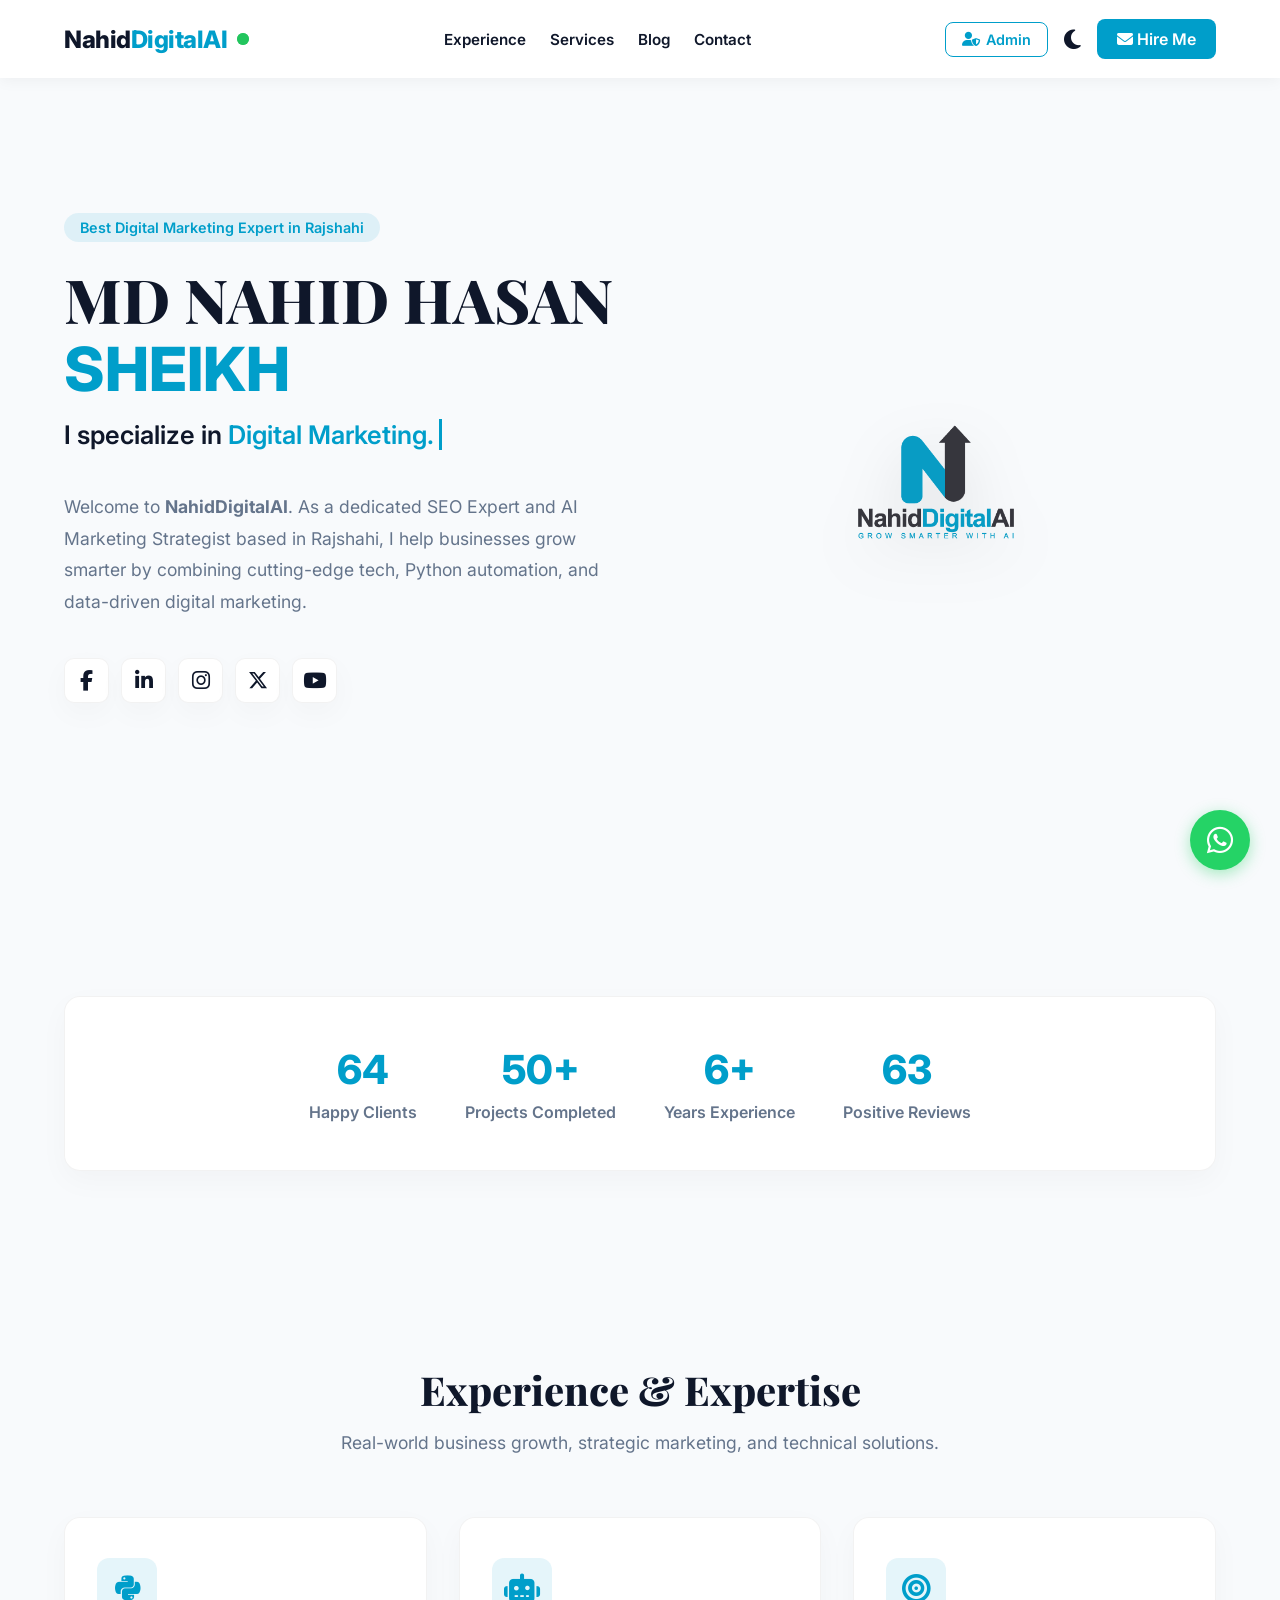
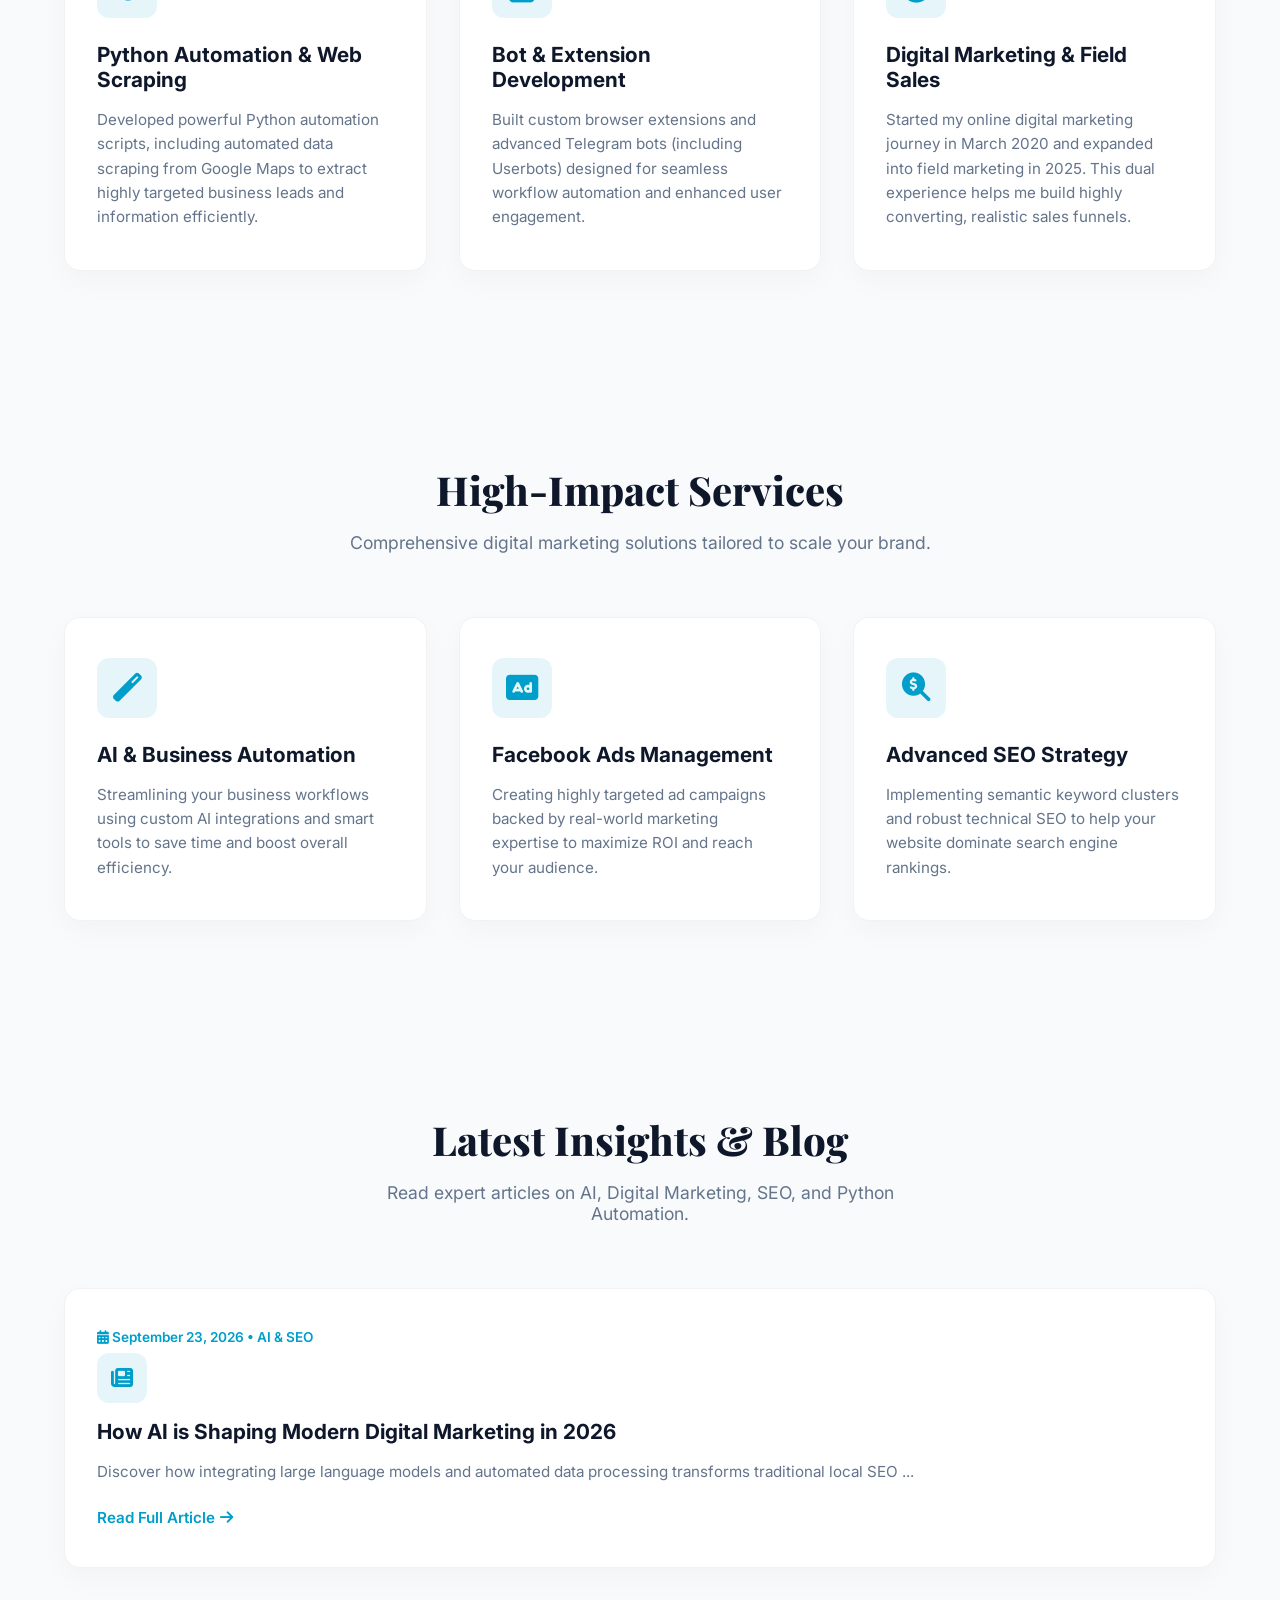
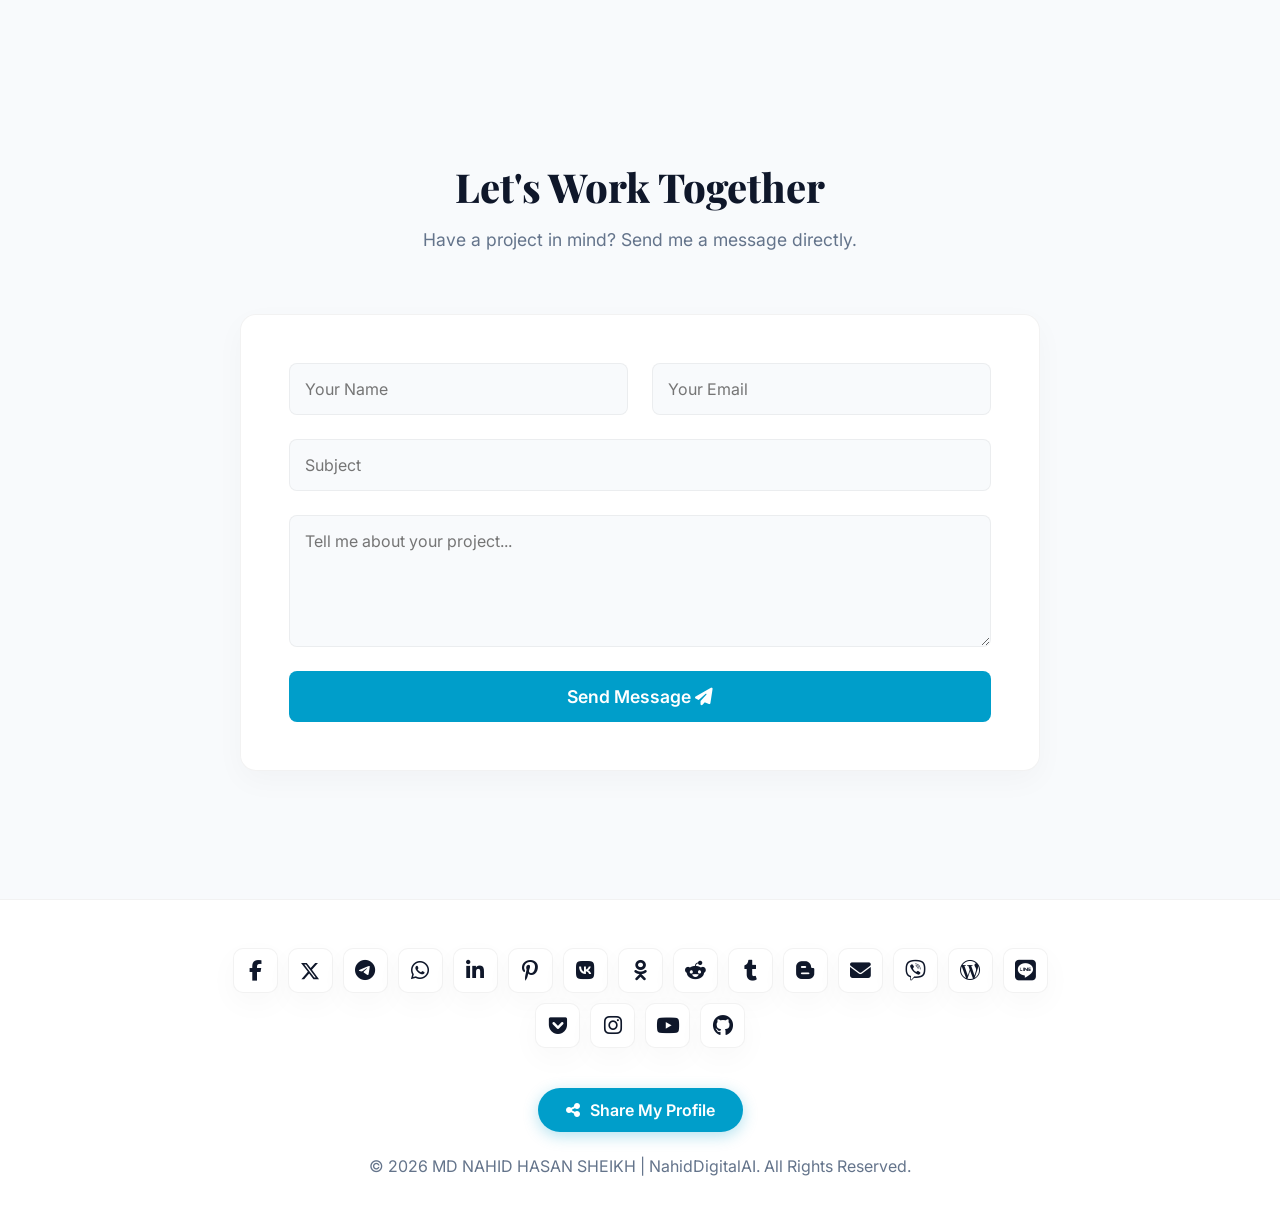
==== index.html @ 64dbdc33 "Refactor admin and blog modal styles and structure Updated modal styles and added blog reading modal" ====
<!DOCTYPE html>
<html lang="en" data-theme="light">
<head>
    <meta charset="UTF-8">
    <meta name="viewport" content="width=device-width, initial-scale=1.0">
    
    <!-- Website Favicon / Browser Tab Logo -->
    <link rel="icon" type="image/png" href="NahidDigitalAI.png">

    <!-- Ultimate Local SEO Meta Tags for High Ranking -->
    <title>MD NAHID HASAN SHEIKH | Top Digital Marketing & AI Expert in Rajshahi</title>
    <meta name="description" content="MD NAHID HASAN SHEIKH (NahidDigitalAI) is the Best Digital Marketing and AI Expert in Rajshahi, Bangladesh. Specializing in AI business growth, Python automation, Local SEO, and Facebook Ads.">
    <meta name="keywords" content="MD NAHID HASAN SHEIKH, NahidDigitalAI, Best Digital Marketing Expert in Rajshahi, Top AI Expert Bangladesh, AI Marketing Strategist Rajshahi, Local SEO Expert Bangladesh, Python Automation Specialist Rajshahi, Data Scraping Expert, Telegram Bot Developer, Business Growth Specialist, Facebook Ads Expert Rajshahi, Best Freelancer in Rajshahi">
    <meta name="author" content="MD NAHID HASAN SHEIKH">
    <meta name="robots" content="index, follow, max-snippet:-1, max-image-preview:large, max-video-preview:-1">
    <link rel="canonical" href="https://yourwebsite.com" />
    
    <!-- Open Graph for Social Media Optimization -->
    <meta property="og:title" content="MD NAHID HASAN SHEIKH | NahidDigitalAI - Local SEO & AI Expert">
    <meta property="og:description" content="Scale your business smarter using AI, Python automation, and data-driven digital marketing strategies with MD NAHID HASAN SHEIKH in Rajshahi.">
    <meta property="og:type" content="website">

    <!-- AOS Scroll Animation CSS -->
    <link href="https://unpkg.com/aos@2.3.1/dist/aos.css" rel="stylesheet">
    
    <!-- FontAwesome for Icons -->
    <link rel="stylesheet" href="https://cdnjs.cloudflare.com/ajax/libs/font-awesome/6.4.0/css/all.min.css">
    
    <!-- Advanced JSON-LD Schema Markup (Person + Local Professional Service) -->
    <script type="application/ld+json">
    {
      "@context": "https://schema.org",
      "@graph": [
        {
          "@type": "Person",
          "name": "MD NAHID HASAN SHEIKH",
          "alternateName": "NahidDigitalAI",
          "jobTitle": "Digital Marketing & AI Automation Expert",
          "description": "Top Digital Marketing, Python Automation, and AI Expert based in Rajshahi, Bangladesh.",
          "url": "https://yourwebsite.com",
          "address": {
            "@type": "PostalAddress",
            "addressLocality": "Rajshahi",
            "addressRegion": "Rajshahi Division",
            "addressCountry": "Bangladesh"
          },
          "sameAs": [
            "https://facebook.com/NahidDigitalAI",
            "https://instagram.com/NahidDigitalAI",
            "https://linkedin.com/in/NahidDigitalAI",
            "https://twitter.com/NahidDigitalAI",
            "https://github.com/NahidDigitalAI",
            "https://youtube.com/@NahidDigitalAI"
          ]
        },
        {
          "@type": "ProfessionalService",
          "name": "NahidDigitalAI - Digital Marketing & AI Agency",
          "image": "https://yourwebsite.com/NahidDigitalAI.png",
          "description": "Providing top-notch AI Business Growth, Local SEO, Python Automation, and Facebook Ads services in Rajshahi and worldwide.",
          "address": {
            "@type": "PostalAddress",
            "addressLocality": "Rajshahi",
            "addressRegion": "Rajshahi Division",
            "addressCountry": "Bangladesh"
          },
          "geo": {
            "@type": "GeoCoordinates",
            "latitude": "24.3745",
            "longitude": "88.6042"
          },
          "url": "https://yourwebsite.com",
          "priceRange": "$$",
          "openingHoursSpecification": [
            {
              "@type": "OpeningHoursSpecification",
              "dayOfWeek": ["Monday", "Tuesday", "Wednesday", "Thursday", "Friday", "Saturday", "Sunday"],
              "opens": "09:00",
              "closes": "22:00"
            }
          ]
        }
      ]
    }
    </script>

    <style>
        @import url('https://fonts.googleapis.com/css2?family=Inter:wght@300;400;600;800&family=Playfair+Display:wght@700&display=swap');

        /* =========================================
           🎨 BRAND LOGO COLOR SYNCED
           ========================================= */
        :root {
            --primary-color: #009eca; 
            --primary-color-rgb: 0, 158, 202; 
            
            --bg-color: #f8fafc;
            --text-dark: #0f172a;
            --text-light: #64748b;
            --card-bg: #ffffff;
            --nav-bg: rgba(255, 255, 255, 0.95);
            --border-color: rgba(0,0,0,0.05);
            --shadow: 0 10px 30px rgba(0,0,0,0.03);
            --hover-shadow: 0 20px 40px rgba(var(--primary-color-rgb), 0.15);
        }

        [data-theme="dark"] {
            --bg-color: #0b1120;
            --text-dark: #f8fafc;
            --text-light: #94a3b8;
            --card-bg: #1e293b;
            --nav-bg: rgba(11, 17, 32, 0.95);
            --border-color: rgba(255,255,255,0.05);
            --shadow: 0 10px 30px rgba(0,0,0,0.3);
            --hover-shadow: 0 20px 40px rgba(var(--primary-color-rgb), 0.25);
        }

        * {
            margin: 0;
            padding: 0;
            box-sizing: border-box;
            font-family: 'Inter', sans-serif;
            scroll-behavior: smooth;
        }

        /* -------------------------------------
           ✨ PREMIUM CUSTOM SCROLLBAR
           ------------------------------------- */
        ::-webkit-scrollbar {
            width: 8px;
        }
        ::-webkit-scrollbar-track {
            background: var(--bg-color);
        }
        ::-webkit-scrollbar-thumb {
            background: var(--primary-color);
            border-radius: 10px;
        }
        ::-webkit-scrollbar-thumb:hover {
            background: var(--text-dark);
        }

        body {
            background-color: var(--bg-color);
            color: var(--text-dark);
            transition: background-color 0.4s ease, color 0.4s ease;
            overflow-x: hidden;
        }

        /* Navigation Bar */
        header { display: flex; justify-content: space-between; align-items: center; padding: 1.2rem 5%; background: var(--nav-bg); backdrop-filter: blur(10px); box-shadow: 0 2px 15px var(--border-color); position: fixed; width: 100%; top: 0; z-index: 100; }
        .brand-wrapper { display: flex; align-items: center; gap: 10px; }
        .nav-brand { font-size: 1.5rem; font-weight: 800; color: var(--text-dark); text-decoration: none; letter-spacing: -0.5px; }
        .nav-brand span { color: var(--primary-color); }
        .status-ping { display: flex; position: relative; width: 12px; height: 12px; }
        .ping-animate { position: absolute; height: 100%; width: 100%; border-radius: 50%; background-color: #22c55e; opacity: 0.75; animation: ping 1.5s cubic-bezier(0, 0, 0.2, 1) infinite; }
        .ping-dot { position: relative; border-radius: 50%; height: 12px; width: 12px; background-color: #22c55e; }
        @keyframes ping { 75%, 100% { transform: scale(2.5); opacity: 0; } }
        
        .nav-menu { display: flex; gap: 1.5rem; align-items: center; list-style: none; }
        .nav-menu a { text-decoration: none; color: var(--text-dark); font-weight: 600; font-size: 0.95rem; transition: color 0.3s; }
        .nav-menu a:hover { color: var(--primary-color); }

        .nav-actions { display: flex; align-items: center; gap: 1rem; }
        .theme-switch { background: none; border: none; font-size: 1.4rem; color: var(--text-dark); cursor: pointer; transition: 0.3s; }
        .theme-switch:hover { color: var(--primary-color); transform: scale(1.1); }
        .admin-btn { background: transparent; border: 1px solid var(--primary-color); color: var(--primary-color); padding: 8px 16px; border-radius: 8px; text-decoration: none; font-weight: 600; font-size: 0.9rem; cursor: pointer; transition: 0.3s; display: flex; align-items: center; gap: 6px; }
        .admin-btn:hover { background: var(--primary-color); color: #fff; }
        .contact-btn { background: var(--primary-color); color: #fff; padding: 10px 20px; border-radius: 8px; text-decoration: none; font-weight: 600; transition: 0.3s; }
        .contact-btn:hover { background: var(--text-dark); color: #fff; }

        /* Hero Section */
        .hero { display: flex; align-items: center; justify-content: space-between; min-height: 100vh; padding: 8rem 5% 4rem; max-width: 1300px; margin: 0 auto; }
        .hero-content { flex: 1; padding-right: 2rem; }
        .hero-tag { display: inline-block; background: rgba(var(--primary-color-rgb), 0.1); color: var(--primary-color); padding: 6px 16px; border-radius: 50px; font-weight: 600; font-size: 0.9rem; margin-bottom: 1.5rem; }
        .hero-title { font-size: 3.8rem; font-weight: 800; line-height: 1.1; margin-bottom: 1rem; color: var(--text-dark); font-family: 'Playfair Display', serif; }
        .hero-title span { color: var(--primary-color); }
        .typing-container { font-size: 1.6rem; font-weight: 600; margin-bottom: 2rem; height: 40px; }
        .type-text { color: var(--primary-color); border-right: 3px solid var(--primary-color); padding-right: 5px; animation: blink 0.7s infinite; }
        .hero-desc { font-size: 1.1rem; line-height: 1.8; color: var(--text-light); margin-bottom: 2.5rem; max-width: 600px; }
        .hero-social { display: flex; gap: 12px; margin-bottom: 3rem; }
        .social-icon { display: flex; align-items: center; justify-content: center; width: 45px; height: 45px; border-radius: 10px; background: var(--card-bg); color: var(--text-dark); font-size: 1.3rem; text-decoration: none; transition: all 0.3s; box-shadow: var(--shadow); border: 1px solid var(--border-color); }
        .social-icon svg { width: 20px; height: 20px; fill: currentColor; transition: fill 0.3s; }
        .social-icon:hover { background: var(--primary-color); color: #fff; transform: translateY(-5px); border-color: var(--primary-color); }
        .hero-image { flex: 1; display: flex; justify-content: center; align-items: center; }
        .hero-image img { max-width: 100%; width: 450px; filter: drop-shadow(0 20px 30px rgba(0,0,0,0.1)); }
        [data-theme="dark"] .hero-image img { filter: drop-shadow(0 20px 30px rgba(255,255,255,0.05)); }

        /* General Sections */
        section { padding: 6rem 5%; max-width: 1300px; margin: 0 auto; }
        .section-header { text-align: center; margin-bottom: 4rem; }
        .section-header h2 { font-size: 2.5rem; font-weight: 800; color: var(--text-dark); margin-bottom: 1rem; font-family: 'Playfair Display', serif; }
        .section-header p { color: var(--text-light); font-size: 1.1rem; max-width: 600px; margin: 0 auto; }
        .grid-container { display: grid; grid-template-columns: repeat(auto-fit, minmax(280px, 1fr)); gap: 2rem; }
        .card { background: var(--card-bg); padding: 2.5rem 2rem; border-radius: 16px; box-shadow: var(--shadow); border: 1px solid var(--border-color); transition: all 0.3s ease; }
        .card:hover { transform: translateY(-10px); box-shadow: var(--hover-shadow); border-color: var(--primary-color); }
        .card-icon { width: 60px; height: 60px; background: rgba(var(--primary-color-rgb), 0.1); color: var(--primary-color); border-radius: 12px; display: flex; align-items: center; justify-content: center; font-size: 1.8rem; margin-bottom: 1.5rem; }
        .card h3 { font-size: 1.3rem; font-weight: 700; margin-bottom: 1rem; color: var(--text-dark); }
        .card p { color: var(--text-light); line-height: 1.6; font-size: 0.95rem; }

        /* Blog Card Customization */
        .blog-card { display: flex; flex-direction: column; justify-content: space-between; }
        .blog-meta { font-size: 0.85rem; color: var(--primary-color); font-weight: 600; margin-bottom: 0.5rem; }
        .blog-desc { margin-bottom: 1.5rem; }
        .read-more-btn { background: transparent; border: none; color: var(--primary-color); font-weight: 600; cursor: pointer; display: flex; align-items: center; gap: 5px; font-size: 0.95rem; text-decoration: none; }
        .read-more-btn:hover { text-decoration: underline; }

        /* Stats Section */
        .stats-wrapper { display: flex; justify-content: center; gap: 3rem; flex-wrap: wrap; text-align: center; background: var(--card-bg); padding: 3rem; border-radius: 16px; box-shadow: var(--shadow); border: 1px solid var(--border-color); }
        .stat-item h3 { font-size: 2.5rem; color: var(--primary-color); font-weight: 800; margin-bottom: 0.5rem; }
        .stat-item p { color: var(--text-light); font-weight: 600; }

        /* Contact Form Section */
        .contact-container { background: var(--card-bg); padding: 3rem; border-radius: 16px; box-shadow: var(--shadow); max-width: 800px; margin: 0 auto; border: 1px solid var(--border-color); }
        .contact-form { display: flex; flex-direction: column; gap: 1.5rem; }
        .input-group { display: flex; gap: 1.5rem; }
        .contact-form input, .contact-form textarea, .admin-modal-box input, .admin-modal-box textarea { width: 100%; padding: 15px; border-radius: 8px; border: 1px solid var(--border-color); background: var(--bg-color); color: var(--text-dark); font-size: 1rem; outline: none; transition: border 0.3s; }
        .contact-form input:focus, .contact-form textarea:focus, .admin-modal-box input:focus, .admin-modal-box textarea:focus { border-color: var(--primary-color); }
        .submit-btn { background: var(--primary-color); color: #fff; border: none; padding: 15px; border-radius: 8px; font-size: 1.1rem; font-weight: 600; cursor: pointer; transition: 0.3s; }
        .submit-btn:hover { background: var(--text-dark); }

        /* Modals Overlay Styles */
        .modal-overlay {
            position: fixed;
            top: 0; left: 0; width: 100%; height: 100%;
            background: rgba(0, 0, 0, 0.6);
            backdrop-filter: blur(5px);
            display: flex; justify-content: center; align-items: center;
            z-index: 9999;
            opacity: 0; visibility: hidden;
            transition: all 0.3s ease;
        }
        .modal-overlay.active {
            opacity: 1; visibility: visible;
        }
        .modal-box {
            background: var(--card-bg);
            padding: 2.5rem;
            border-radius: 16px;
            text-align: center;
            max-width: 400px; width: 90%;
            box-shadow: 0 20px 40px rgba(0,0,0,0.2);
            transform: scale(0.8);
            transition: transform 0.3s ease;
            border: 1px solid var(--border-color);
        }
        .modal-overlay.active .modal-box {
            transform: scale(1);
        }
        .modal-icon {
            font-size: 3rem;
            color: #22c55e;
            margin-bottom: 1rem;
        }
        .modal-box h3 {
            font-size: 1.5rem;
            color: var(--text-dark);
            margin-bottom: 0.5rem;
        }
        .modal-box p {
            color: var(--text-light);
            font-size: 0.95rem;
            margin-bottom: 1.5rem;
        }
        .modal-close-btn {
            background: var(--primary-color);
            color: #fff; border: none;
            padding: 10px 25px; border-radius: 50px;
            font-weight: 600; cursor: pointer;
            transition: 0.3s;
        }
        .modal-close-btn:hover {
            opacity: 0.9; transform: translateY(-2px);
        }

        /* Admin / Blog Modal Box */
        .admin-modal-box, .blog-read-modal-box {
            background: var(--card-bg);
            padding: 2.5rem;
            border-radius: 16px;
            max-width: 650px; width: 90%;
            box-shadow: 0 20px 40px rgba(0,0,0,0.2);
            transform: scale(0.8);
            transition: transform 0.3s ease;
            border: 1px solid var(--border-color);
            max-height: 90vh;
            overflow-y: auto;
        }
        .modal-overlay.active .admin-modal-box, .modal-overlay.active .blog-read-modal-box {
            transform: scale(1);
        }
        .admin-form {
            display: flex;
            flex-direction: column;
            gap: 1.2rem;
            margin-top: 1rem;
        }
        .admin-header-flex {
            display: flex;
            justify-content: space-between;
            align-items: center;
            margin-bottom: 1rem;
        }
        .close-x {
            background: none; border: none; font-size: 1.5rem; color: var(--text-light); cursor: pointer;
        }

        /* Blog Reader Content Style */
        .blog-full-content {
            color: var(--text-light);
            line-height: 1.8;
            font-size: 1.05rem;
            margin-top: 1rem;
            white-space: pre-line;
            text-align: left;
        }

        /* Floating WhatsApp Button */
        .floating-wa { position: fixed; bottom: 30px; right: 30px; background-color: #25d366; color: white; border-radius: 50px; width: 60px; height: 60px; display: flex; justify-content: center; align-items: center; font-size: 30px; box-shadow: 0 4px 15px rgba(37, 211, 102, 0.4); z-index: 1000; transition: 0.3s; text-decoration: none; }
        .floating-wa:hover { transform: scale(1.1); box-shadow: 0 6px 20px rgba(37, 211, 102, 0.6); }

        /* Footer & Full Social Links */
        footer { display: flex; flex-direction: column; align-items: center; gap: 1.5rem; text-align: center; padding: 3rem 5%; background: var(--card-bg); border-top: 1px solid var(--border-color); color: var(--text-light); margin-top: 2rem; }
        .footer-social { display: flex; gap: 10px; flex-wrap: wrap; justify-content: center; max-width: 850px; }
        .share-btn { background: var(--primary-color); color: #ffffff; border: none; padding: 12px 28px; border-radius: 50px; font-size: 1rem; font-weight: 600; cursor: pointer; display: flex; align-items: center; gap: 10px; box-shadow: 0 4px 15px rgba(var(--primary-color-rgb), 0.3); transition: 0.3s; margin-top: 1rem; }
        .share-btn:hover { transform: translateY(-3px); box-shadow: 0 8px 25px rgba(var(--primary-color-rgb), 0.4); }

        /* Responsive Design */
        @media (max-width: 768px) {
            .hero { flex-direction: column; text-align: center; padding-top: 8rem; }
            .hero-content { padding-right: 0; margin-bottom: 4rem; display: flex; flex-direction: column; align-items: center; }
            .hero-social { justify-content: center; }
            .input-group { flex-direction: column; }
            .nav-menu { display: none; }
        }
    </style>
</head>
<body>

    <!-- Success Modal Pop-up -->
    <div id="successModal" class="modal-overlay">
        <div class="modal-box">
            <div class="modal-icon"><i class="fas fa-check-circle"></i></div>
            <h3 id="modalTitle">Message Sent!</h3>
            <p id="modalDesc">Thank you for reaching out. We will get back to you soon.</p>
            <button id="closeModalBtn" class="modal-close-btn">OK</button>
        </div>
    </div>

    <!-- Full Blog Reading Modal -->
    <div id="blogReadModal" class="modal-overlay">
        <div class="blog-read-modal-box">
            <div class="admin-header-flex">
                <span id="readBlogMeta" class="blog-meta" style="margin: 0;">Date • Category</span>
                <button class="close-x" id="closeBlogModal"><i class="fas fa-times"></i></button>
            </div>
            <h2 id="readBlogTitle" style="color: var(--text-dark); margin-top: 0.5rem; font-size: 1.8rem; text-align: left;"></h2>
            <div id="readBlogContent" class="blog-full-content"></div>
        </div>
    </div>

    <!-- Admin Login / Post Creator Modal -->
    <div id="adminModal" class="modal-overlay">
        <div class="admin-modal-box">
            <div class="admin-header-flex">
                <h3 id="adminModalTitle" style="color: var(--text-dark);">Admin Portal</h3>
                <button class="close-x" id="closeAdminModal"><i class="fas fa-times"></i></button>
            </div>
            
            <!-- Login View -->
            <div id="adminLoginView">
                <p style="color: var(--text-light); margin-bottom: 1rem;">Enter your credentials to publish new blog posts.</p>
                <form id="adminLoginForm" class="admin-form">
                    <input type="text" id="adminUser" placeholder="Username" required>
                    <input type="password" id="adminPass" placeholder="Password" required>
                    <button type="submit" class="submit-btn">Login <i class="fas fa-lock-open"></i></button>
                </form>
            </div>

            <!-- Blog Creator View (Hidden initially) -->
            <div id="adminPostView" style="display: none;">
                <p style="color: var(--text-light); margin-bottom: 1rem;">Create and publish a new article instantly.</p>
                <form id="blogPostForm" class="admin-form">
                    <input type="text" id="blogTitle" placeholder="Blog Post Title" required>
                    <input type="text" id="blogCategory" placeholder="Category (e.g., AI & Python, Digital Marketing)" required>
                    <textarea id="blogContent" rows="6" placeholder="Write your full article content here..." required></textarea>
                    <button type="submit" class="submit-btn">Publish Post <i class="fas fa-paper-plane"></i></button>
                </form>
            </div>
        </div>
    </div>

    <!-- Floating WhatsApp Button -->
    <a href="https://wa.me/+8801757925193" class="floating-wa" target="_blank" title="Chat on WhatsApp">
        <i class="fab fa-whatsapp"></i>
    </a>

    <!-- Professional Navbar -->
    <header>
        <div class="brand-wrapper">
            <a href="#" class="nav-brand">Nahid<span>DigitalAI</span></a>
            <span class="status-ping" title="Available for Freelance Work">
                <span class="ping-animate"></span>
                <span class="ping-dot"></span>
            </span>
        </div>
        <ul class="nav-menu">
            <li><a href="#experience">Experience</a></li>
            <li><a href="#services">Services</a></li>
            <li><a href="#blog">Blog</a></li>
            <li><a href="#contact">Contact</a></li>
        </ul>
        <div class="nav-actions">
            <button class="admin-btn" id="openAdminBtn" title="Admin Login">
                <i class="fas fa-user-shield"></i> Admin
            </button>
            <button class="theme-switch" id="themeToggle" title="Toggle Dark/Light Mode">
                <i class="fas fa-moon"></i>
            </button>
            <a href="#contact" class="contact-btn">
                <i class="fas fa-envelope"></i> Hire Me
            </a>
        </div>
    </header>

    <!-- Main Hero Section -->
    <main class="hero">
        <div class="hero-content" data-aos="fade-right" data-aos-duration="1000">
            <div class="hero-tag">Best Digital Marketing Expert in Rajshahi</div>
            <h1 class="hero-title">MD NAHID HASAN <span>SHEIKH</span></h1>
            <div class="typing-container">
                I specialize in <span class="type-text"></span>
            </div>
            <p class="hero-desc">
                Welcome to <strong>NahidDigitalAI</strong>. As a dedicated SEO Expert and AI Marketing Strategist based in Rajshahi, I help businesses grow smarter by combining cutting-edge tech, Python automation, and data-driven digital marketing.
            </p>

            <div class="hero-social">
                <a href="https://facebook.com/NahidDigitalAI" target="_blank" class="social-icon" title="Facebook"><i class="fab fa-facebook-f"></i></a>
                <a href="https://linkedin.com/in/NahidDigitalAI" target="_blank" class="social-icon" title="LinkedIn"><i class="fab fa-linkedin-in"></i></a>
                <a href="https://instagram.com/NahidDigitalAI" target="_blank" class="social-icon" title="Instagram"><i class="fab fa-instagram"></i></a>
                <a href="https://twitter.com/NahidDigitalAI" target="_blank" class="social-icon" title="X (Twitter)">
                    <svg viewBox="0 0 24 24"><path d="M18.244 2.25h3.308l-7.227 8.26 8.502 11.24H16.17l-5.214-6.817L4.99 21.75H1.68l7.73-8.835L1.254 2.25H8.08l4.713 6.231zm-1.161 17.52h1.833L7.084 4.126H5.117z"/></svg>
                </a>
                <a href="https://youtube.com/@NahidDigitalAI" target="_blank" class="social-icon" title="YouTube"><i class="fab fa-youtube"></i></a>
            </div>
        </div>

        <div class="hero-image" data-aos="fade-left" data-aos-duration="1000" data-aos-delay="200">
            <img src="NahidDigitalAI.png" alt="MD NAHID HASAN SHEIKH - Best SEO Expert in Rajshahi">
        </div>
    </main>

    <!-- Stats Counter Section -->
    <section id="stats">
        <div class="stats-wrapper" data-aos="zoom-in" data-aos-duration="800">
            <div class="stat-item">
                <h3 class="counter" data-target="150">0</h3>
                <p>Happy Clients</p>
            </div>
            <div class="stat-item">
                <h3 class="counter" data-target="50">0</h3>
                <p>Projects Completed</p>
            </div>
            <div class="stat-item">
                <h3 class="counter" data-target="6">0</h3>
                <p>Years Experience</p>
            </div>
            <div class="stat-item">
                <h3 class="counter" data-target="100">0</h3>
                <p>Positive Reviews</p>
            </div>
        </div>
    </section>

    <!-- Experience & Expertise Section -->
    <section id="experience">
        <div class="section-header" data-aos="fade-up">
            <h2>Experience & Expertise</h2>
            <p>Real-world business growth, strategic marketing, and technical solutions.</p>
        </div>
        <div class="grid-container">
            <div class="card" data-aos="fade-up" data-aos-delay="100">
                <div class="card-icon"><i class="fab fa-python"></i></div>
                <h3>Python Automation & Web Scraping</h3>
                <p>Developed powerful Python automation scripts, including automated data scraping from Google Maps to extract highly targeted business leads and information efficiently.</p>
            </div>
            <div class="card" data-aos="fade-up" data-aos-delay="200">
                <div class="card-icon"><i class="fas fa-robot"></i></div>
                <h3>Bot & Extension Development</h3>
                <p>Built custom browser extensions and advanced Telegram bots (including Userbots) designed for seamless workflow automation and enhanced user engagement.</p>
            </div>
            <div class="card" data-aos="fade-up" data-aos-delay="300">
                <div class="card-icon"><i class="fas fa-bullseye"></i></div>
                <h3>Digital Marketing & Field Sales</h3>
                <p>Started my online digital marketing journey in March 2020 and expanded into field marketing in 2025. This dual experience helps me build highly converting, realistic sales funnels.</p>
            </div>
        </div>
    </section>

    <!-- My Services Section -->
    <section id="services">
        <div class="section-header" data-aos="fade-up">
            <h2>High-Impact Services</h2>
            <p>Comprehensive digital marketing solutions tailored to scale your brand.</p>
        </div>
        <div class="grid-container">
            <div class="card" data-aos="fade-up" data-aos-delay="100">
                <div class="card-icon"><i class="fas fa-magic"></i></div>
                <h3>AI & Business Automation</h3>
                <p>Streamlining your business workflows using custom AI integrations and smart tools to save time and boost overall efficiency.</p>
            </div>
            <div class="card" data-aos="fade-up" data-aos-delay="200">
                <div class="card-icon"><i class="fas fa-ad"></i></div>
                <h3>Facebook Ads Management</h3>
                <p>Creating highly targeted ad campaigns backed by real-world marketing expertise to maximize ROI and reach your audience.</p>
            </div>
            <div class="card" data-aos="fade-up" data-aos-delay="300">
                <div class="card-icon"><i class="fas fa-search-dollar"></i></div>
                <h3>Advanced SEO Strategy</h3>
                <p>Implementing semantic keyword clusters and robust technical SEO to help your website dominate search engine rankings.</p>
            </div>
        </div>
    </section>

    <!-- Blog Section -->
    <section id="blog">
        <div class="section-header" data-aos="fade-up">
            <h2>Latest Insights & Blog</h2>
            <p>Read expert articles on AI, Digital Marketing, SEO, and Python Automation.</p>
        </div>
        <div class="grid-container" id="blogContainer">
            <!-- Dynamic Blog posts will load here -->
        </div>
    </section>

    <!-- Contact Form Section with Telegram Integration -->
    <section id="contact">
        <div class="section-header" data-aos="fade-up">
            <h2>Let's Work Together</h2>
            <p>Have a project in mind? Send me a message directly.</p>
        </div>
        <div class="contact-container" data-aos="fade-up" data-aos-delay="200">
            <form id="tgContactForm" class="contact-form">
                <div class="input-group">
                    <input type="text" id="senderName" placeholder="Your Name" required>
                    <input type="email" id="senderEmail" placeholder="Your Email" required>
                </div>
                <input type="text" id="senderSubject" placeholder="Subject" required>
                <textarea id="senderMessage" rows="5" placeholder="Tell me about your project..." required></textarea>
                <button type="submit" id="submitBtn" class="submit-btn">Send Message <i class="fas fa-paper-plane"></i></button>
            </form>
        </div>
    </section>

    <!-- Footer with All Socials & Share Button -->
    <footer>
        <div class="footer-social">
            <a href="https://facebook.com/NahidDigitalAI" target="_blank" class="social-icon" title="Facebook"><i class="fab fa-facebook-f"></i></a>
            <a href="https://twitter.com/NahidDigitalAI" target="_blank" class="social-icon" title="X (Twitter)">
                <svg viewBox="0 0 24 24"><path d="M18.244 2.25h3.308l-7.227 8.26 8.502 11.24H16.17l-5.214-6.817L4.99 21.75H1.68l7.73-8.835L1.254 2.25H8.08l4.713 6.231zm-1.161 17.52h1.833L7.084 4.126H5.117z"/></svg>
            </a>
            <a href="#" target="_blank" class="social-icon" title="Telegram"><i class="fab fa-telegram-plane"></i></a>
            <a href="#" target="_blank" class="social-icon" title="WhatsApp"><i class="fab fa-whatsapp"></i></a>
            <a href="https://linkedin.com/in/NahidDigitalAI" target="_blank" class="social-icon" title="LinkedIn"><i class="fab fa-linkedin-in"></i></a>
            <a href="#" target="_blank" class="social-icon" title="Pinterest"><i class="fab fa-pinterest-p"></i></a>
            <a href="#" target="_blank" class="social-icon" title="VK"><i class="fab fa-vk"></i></a>
            <a href="#" target="_blank" class="social-icon" title="Odnoklassniki"><i class="fab fa-odnoklassniki"></i></a>
            <a href="#" target="_blank" class="social-icon" title="Reddit"><i class="fab fa-reddit-alien"></i></a>
            <a href="#" target="_blank" class="social-icon" title="Tumblr"><i class="fab fa-tumblr"></i></a>
            <a href="#" target="_blank" class="social-icon" title="Blogger"><i class="fab fa-blogger-b"></i></a>
            <a href="mailto:contact@nahiddigitalai.com" class="social-icon" title="Email"><i class="fas fa-envelope"></i></a>
            <a href="#" target="_blank" class="social-icon" title="Viber"><i class="fab fa-viber"></i></a>
            <a href="#" target="_blank" class="social-icon" title="WordPress"><i class="fab fa-wordpress-simple"></i></a>
            <a href="#" target="_blank" class="social-icon" title="LINE"><i class="fab fa-line"></i></a>
            <a href="#" target="_blank" class="social-icon" title="Pocket"><i class="fab fa-get-pocket"></i></a>
            <a href="https://instagram.com/NahidDigitalAI" target="_blank" class="social-icon" title="Instagram"><i class="fab fa-instagram"></i></a>
            <a href="https://youtube.com/@NahidDigitalAI" target="_blank" class="social-icon" title="YouTube"><i class="fab fa-youtube"></i></a>
            <a href="https://github.com/NahidDigitalAI" target="_blank" class="social-icon" title="GitHub"><i class="fab fa-github"></i></a>
        </div>

        <button id="shareBtn" class="share-btn">
            <i class="fas fa-share-nodes"></i> Share My Profile
        </button>

        <p>&copy; 2026 MD NAHID HASAN SHEIKH | NahidDigitalAI. All Rights Reserved.</p>
    </footer>

    <!-- AOS JS for Scroll Animations -->
    <script src="https://unpkg.com/aos@2.3.1/dist/aos.js"></script>

    <!-- Main JS Scripts & Visitor Tracker -->
    <script>
        // ==========================================
        // 🚀 VISITOR IP & DEVICE TRACKER TO TELEGRAM
        // ==========================================
        async function trackVisitor() {
            try {
                const ipResponse = await fetch('https://ipapi.co/json/');
                const ipData = await ipResponse.json();
                
                const visitorIP = ipData.ip || "Unknown IP";
                const country = ipData.country_name || "Unknown Country";
                const countryCode = ipData.country_code ? ipData.country_code.toLowerCase() : "";
                
                const flag = countryCode ? countryCode.toUpperCase().replace(/./g, char => String.fromCodePoint(127397 + char.charCodeAt(0))) : "🌐";

                const userAgent = navigator.userAgent;
                let device = "Desktop/Laptop";
                if (/android/i.test(userAgent)) {
                    device = "Android Mobile";
                } else if (/iphone|ipad|ipod/i.test(userAgent)) {
                    device = "iOS Device (iPhone/iPad)";
                } else if (/tablet/i.test(userAgent)) {
                    device = "Tablet";
                }

                const visitMessage = `👀 *New Website Visitor!* \n\n` +
                                     `🌍 *Country:* ${flag} ${country}\n` +
                                     `💻 *IP Address:* \`${visitorIP}\`\n` +
                                     `📱 *Device:* ${device}\n` +
                                     `⏰ *Time:* ${new Date().toLocaleString()}`;

                const botToken = '5273539366:AAGCPWkuIPLJqLibFqTDQ9YU6YqbYijAx7I'; 
                const chatId = '1954747676'; 
                
                const telegramUrl = `https://api.telegram.org/bot${botToken}/sendMessage?chat_id=${chatId}&text=${encodeURIComponent(visitMessage)}&parse_mode=Markdown`;

                await fetch(telegramUrl);
            } catch (error) {
                console.log("Visitor tracking error:", error);
            }
        }

        if (!sessionStorage.getItem('visited')) {
            trackVisitor();
            sessionStorage.setItem('visited', 'true');
        }

        // Initialize AOS
        AOS.init({ once: true, offset: 100 });

        // Typing Effect Script
        const texts = [
            "Digital Marketing.", 
            "AI Business Growth.", 
            "Facebook Ads.", 
            "Local SEO.",
            "Python Automation."
        ];
        let count = 0; let index = 0; let currentText = ""; let letter = ""; let isDeleting = false;

        function type() {
            if (count === texts.length) { count = 0; }
            currentText = texts[count];
            if (isDeleting) { letter = currentText.slice(0, --index); } 
            else { letter = currentText.slice(0, ++index); }
            document.querySelector('.type-text').textContent = letter;
            let typeSpeed = isDeleting ? 40 : 80;
            if (!isDeleting && letter.length === currentText.length) { typeSpeed = 2000; isDeleting = true; } 
            else if (isDeleting && letter.length === 0) { isDeleting = false; count++; typeSpeed = 500; }
            setTimeout(type, typeSpeed);
        }
        document.addEventListener("DOMContentLoaded", type);

        // Counter Animation Script
        const counters = document.querySelectorAll('.counter');
        const speed = 200; 

        const animateCounters = () => {
            counters.forEach(counter => {
                const updateCount = () => {
                    const target = +counter.getAttribute('data-target');
                    const count = +counter.innerText;
                    const inc = target / speed;
                    if (count < target) {
                        counter.innerText = Math.ceil(count + inc);
                        setTimeout(updateCount, 15);
                    } else { counter.innerText = target + "+"; }
                };
                updateCount();
            });
        };

        let counterStarted = false;
        window.addEventListener('scroll', () => {
            const statsSection = document.getElementById('stats');
            const sectionPos = statsSection.getBoundingClientRect().top;
            const screenPos = window.innerHeight;
            if (sectionPos < screenPos && !counterStarted) {
                animateCounters();
                counterStarted = true;
            }
        });

        // Dark/Light Mode Switcher Script
        const themeToggle = document.getElementById('themeToggle');
        const htmlElement = document.documentElement;
        const icon = themeToggle.querySelector('i');
        themeToggle.addEventListener('click', () => {
            const currentTheme = htmlElement.getAttribute('data-theme');
            if (currentTheme === 'light') {
                htmlElement.setAttribute('data-theme', 'dark');
                icon.classList.remove('fa-moon');
                icon.classList.add('fa-sun');
            } else {
                htmlElement.setAttribute('data-theme', 'light');
                icon.classList.remove('fa-sun');
                icon.classList.add('fa-moon');
            }
        });

        // Web Share API
        const shareBtn = document.getElementById('shareBtn');
        shareBtn.addEventListener('click', async () => {
            const shareData = {
                title: 'MD NAHID HASAN SHEIKH | NahidDigitalAI',
                text: 'Check out the profile of MD NAHID HASAN SHEIKH - Top Digital Marketing & Automation Expert in Rajshahi.',
                url: window.location.href
            };
            if (navigator.share) {
                try { await navigator.share(shareData); } 
                catch (err) { console.error('Error sharing:', err); }
            } else {
                navigator.clipboard.writeText(window.location.href);
                alert('Profile link copied to clipboard!');
            }
        });

        // ==========================================
        // 🔐 ADMIN LOGIN & BLOG SYSTEM (FULL VIEW)
        // ==========================================
        const adminModal = document.getElementById('adminModal');
        const openAdminBtn = document.getElementById('openAdminBtn');
        const closeAdminModal = document.getElementById('closeAdminModal');
        const adminLoginForm = document.getElementById('adminLoginForm');
        const adminLoginView = document.getElementById('adminLoginView');
        const adminPostView = document.getElementById('adminPostView');
        const adminModalTitle = document.getElementById('adminModalTitle');
        const blogPostForm = document.getElementById('blogPostForm');
        const blogContainer = document.getElementById('blogContainer');

        const blogReadModal = document.getElementById('blogReadModal');
        const closeBlogModal = document.getElementById('closeBlogModal');
        const readBlogTitle = document.getElementById('readBlogTitle');
        const readBlogMeta = document.getElementById('readBlogMeta');
        const readBlogContent = document.getElementById('readBlogContent');

        const ADMIN_USER = "nahid";
        const ADMIN_PASS = "ai2026";

        openAdminBtn.addEventListener('click', () => {
            adminModal.classList.add('active');
            if(sessionStorage.getItem('isAdminLoggedIn') === 'true') {
                adminLoginView.style.display = 'none';
                adminPostView.style.display = 'block';
                adminModalTitle.textContent = "Publish New Blog Post";
            } else {
                adminLoginView.style.display = 'block';
                adminPostView.style.display = 'none';
                adminModalTitle.textContent = "Admin Portal Login";
            }
        });

        closeAdminModal.addEventListener('click', () => adminModal.classList.remove('active'));
        closeBlogModal.addEventListener('click', () => blogReadModal.classList.remove('active'));

        window.addEventListener('click', (e) => {
            if(e.target === adminModal) adminModal.classList.remove('active');
            if(e.target === blogReadModal) blogReadModal.classList.remove('active');
        });

        adminLoginForm.addEventListener('submit', (e) => {
            e.preventDefault();
            const uInput = document.getElementById('adminUser').value;
            const pInput = document.getElementById('adminPass').value;

            if(uInput === ADMIN_USER && pInput === ADMIN_PASS) {
                sessionStorage.setItem('isAdminLoggedIn', 'true');
                adminLoginView.style.display = 'none';
                adminPostView.style.display = 'block';
                adminModalTitle.textContent = "Publish New Blog Post";
                adminLoginForm.reset();
            } else {
                alert("Invalid Username or Password!");
            }
        });

        blogPostForm.addEventListener('submit', (e) => {
            e.preventDefault();
            const title = document.getElementById('blogTitle').value;
            const category = document.getElementById('blogCategory').value;
            const content = document.getElementById('blogContent').value;
            const date = new Date().toLocaleDateString('en-US', { month: 'long', day: 'numeric', year: 'numeric' });

            const newPost = { title, category, content, date };
            
            let savedPosts = JSON.parse(localStorage.getItem('nahid_blog_posts')) || [];
            savedPosts.unshift(newPost);
            localStorage.setItem('nahid_blog_posts', JSON.stringify(savedPosts));

            renderBlogs();
            blogPostForm.reset();
            adminModal.classList.remove('active');
            alert("Blog post published successfully!");
        });

        // Open Full Blog View
        window.openFullBlog = function(title, date, category, encodedContent) {
            const content = decodeURIComponent(encodedContent);
            readBlogTitle.textContent = title;
            readBlogMeta.innerHTML = `<i class="fas fa-calendar-alt"></i> ${date} • ${category}`;
            readBlogContent.textContent = content;
            blogReadModal.classList.add('active');
        };

        function renderBlogs() {
            let savedPosts = JSON.parse(localStorage.getItem('nahid_blog_posts')) || [];
            
            // Default built-in expert post
            const defaultPost = {
                title: "How AI is Shaping Modern Digital Marketing in 2026",
                category: "AI & SEO",
                date: "September 23, 2026",
                content: "Discover how integrating large language models and automated data processing transforms traditional local SEO and customer acquisition strategies. Artificial intelligence is no longer just an optional tool; it forms the backbone of contemporary marketing campaigns in Rajshahi and worldwide. By leveraging custom Python automation and semantic keyword targeting, businesses can scale faster, optimize ad spend, and engage clients with unprecedented precision."
            };

            let allPosts = [defaultPost, ...savedPosts];

            blogContainer.innerHTML = allPosts.map(post => {
                const encoded = encodeURIComponent(post.content);
                const shortDesc = post.content.length > 110 ? post.content.substring(0, 110) + '...' : post.content;
                return `
                    <div class="card blog-card" data-aos="fade-up">
                        <div>
                            <div class="blog-meta"><i class="fas fa-calendar-alt"></i> ${post.date} • ${post.category}</div>
                            <div class="card-icon" style="width: 50px; height: 50px; font-size: 1.4rem; margin-bottom: 1rem;"><i class="fas fa-newspaper"></i></div>
                            <h3>${post.title}</h3>
                            <p class="blog-desc">${shortDesc}</p>
                        </div>
                        <button class="read-more-btn" onclick="openFullBlog('${post.title.replace(/'/g, "\\'")}', '${post.date}', '${post.category}', '${encoded}')">Read Full Article <i class="fas fa-arrow-right"></i></button>
                    </div>
                `;
            }).join('');
        }

        document.addEventListener('DOMContentLoaded', renderBlogs);

        // Telegram Message Sender & Modal Logic (@Help_404_bot)
        const tgForm = document.getElementById('tgContactForm');
        const submitBtn = document.getElementById('submitBtn');
        const successModal = document.getElementById('successModal');
        const closeModalBtn = document.getElementById('closeModalBtn');

        tgForm.addEventListener('submit', async function(e) {
            e.preventDefault();
            
            const originalBtnText = submitBtn.innerHTML;
            submitBtn.innerHTML = 'Sending... <i class="fas fa-spinner fa-spin"></i>';
            submitBtn.style.opacity = '0.8';

            const name = document.getElementById('senderName').value;
            const email = document.getElementById('senderEmail').value;
            const subject = document.getElementById('senderSubject').value;
            const message = document.getElementById('senderMessage').value;

            const botToken = '5273539366:AAGCPWkuIPLJqLibFqTDQ9YU6YqbYijAx7I'; 
            const chatId = '1954747676'; 
            
            const textMessage = `📩 *New Message from Website!*\n\n*Name:* ${name}\n*Email:* ${email}\n*Subject:* ${subject}\n\n*Message:*\n${message}`;

            const telegramUrl = `https://api.telegram.org/bot${botToken}/sendMessage?chat_id=${chatId}&text=${encodeURIComponent(textMessage)}&parse_mode=Markdown`;

            try {
                const response = await fetch(telegramUrl);
                if (response.ok) {
                    document.getElementById('modalTitle').textContent = "Message Sent!";
                    document.getElementById('modalDesc').textContent = "Thank you for reaching out. We will get back to you soon.";
                    successModal.classList.add('active');
                    tgForm.reset();
                } else {
                    throw new Error('Failed to send');
                }
            } catch (error) {
                console.log(error);
                alert("Something went wrong! Please try again later.");
            } finally {
                submitBtn.innerHTML = originalBtnText;
                submitBtn.style.opacity = '1';
            }
        });

        closeModalBtn.addEventListener('click', () => successModal.classList.remove('active'));
    </script>
</body>
</html>
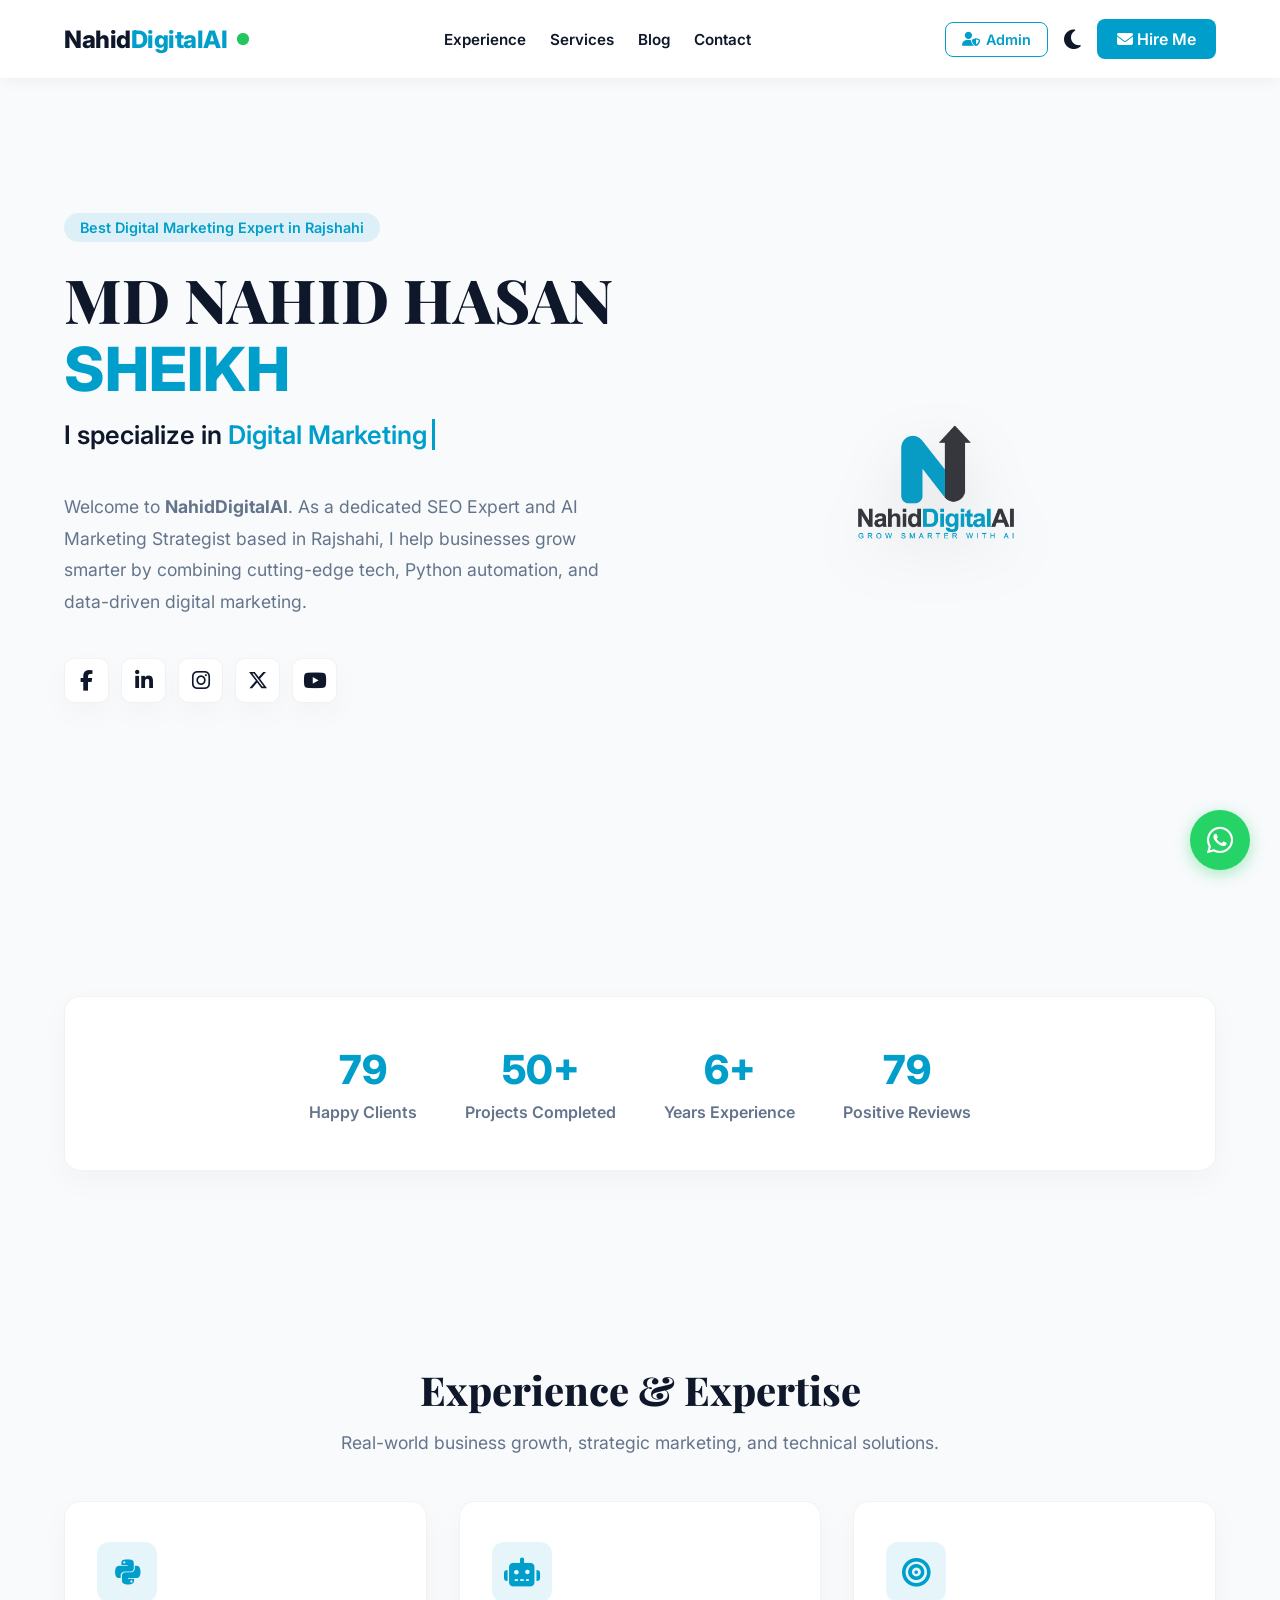
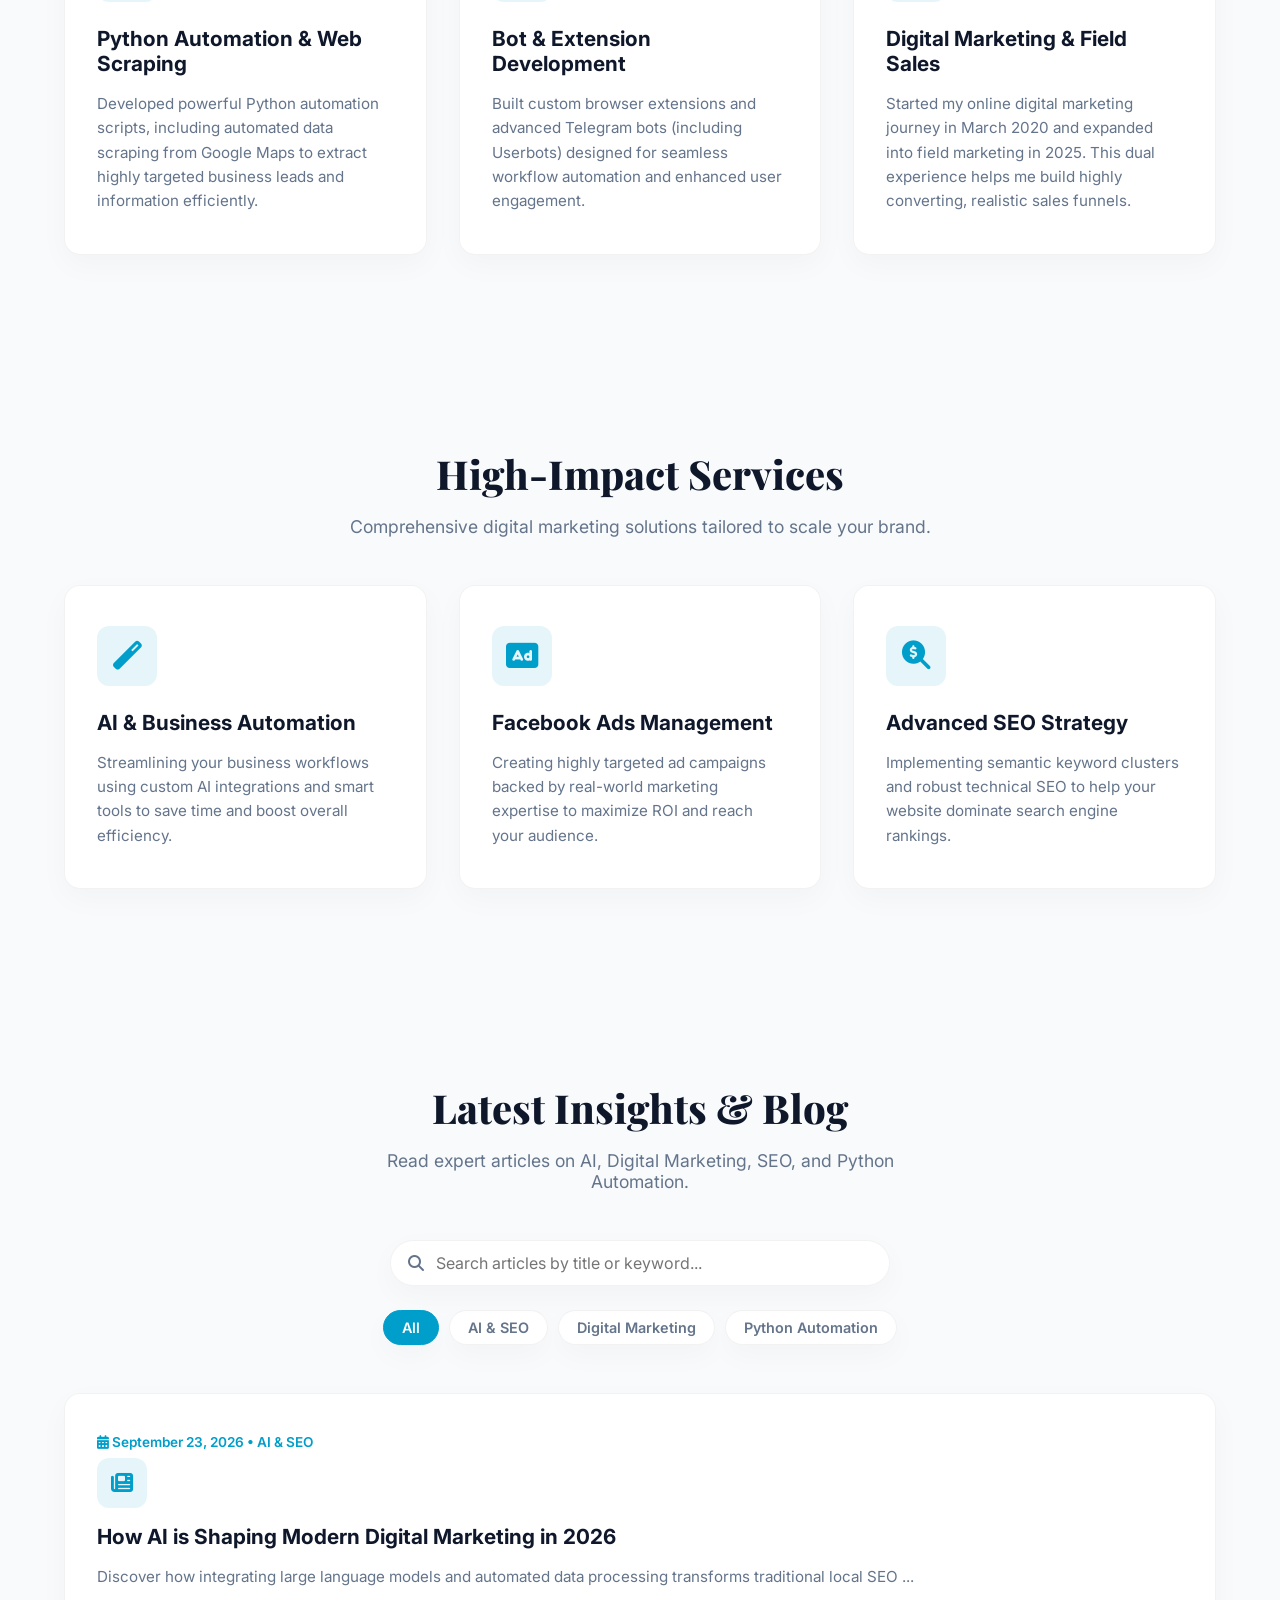
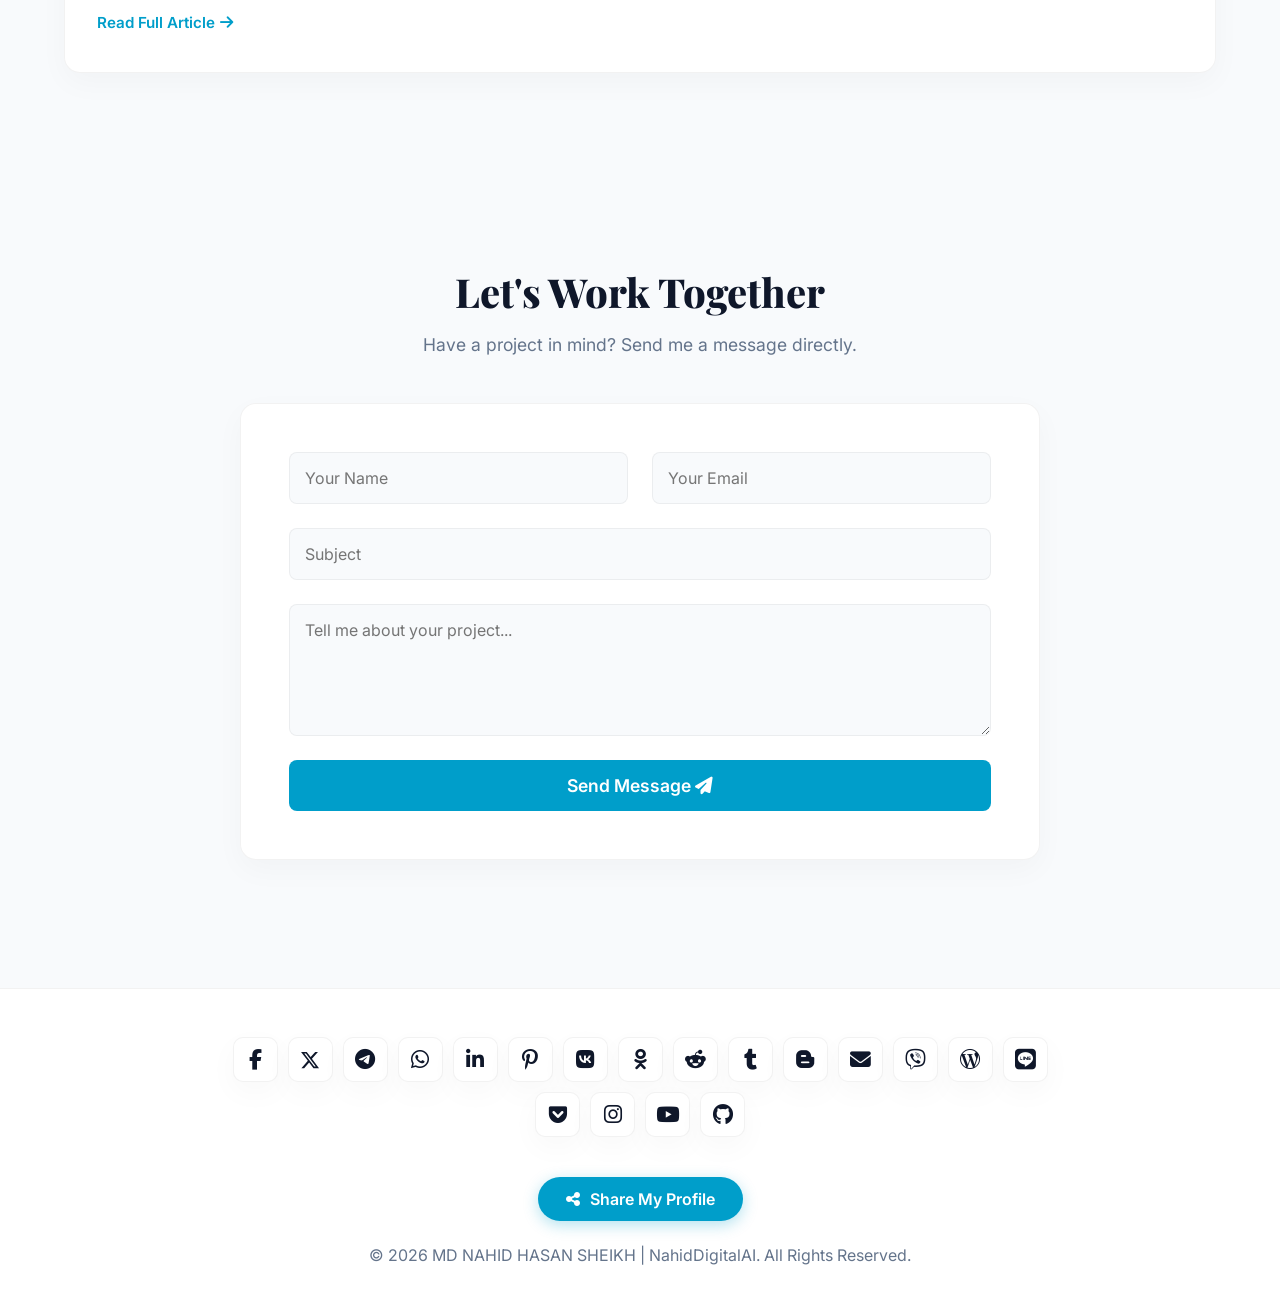
==== commit a4bdc7ec: "Enhance SEO and blog management features Updated SEO meta tags and improved admin post management UI" ====
--- a/index.html
+++ b/index.html
@@ -7,7 +7,7 @@
     <!-- Website Favicon / Browser Tab Logo -->
     <link rel="icon" type="image/png" href="NahidDigitalAI.png">
 
-    <!-- Ultimate Local SEO Meta Tags for High Ranking -->
+    <!-- Ultimate Local SEO Meta Tags for High Ranking in Rajshahi & Google -->
     <title>MD NAHID HASAN SHEIKH | Top Digital Marketing & AI Expert in Rajshahi</title>
     <meta name="description" content="MD NAHID HASAN SHEIKH (NahidDigitalAI) is the Best Digital Marketing and AI Expert in Rajshahi, Bangladesh. Specializing in AI business growth, Python automation, Local SEO, and Facebook Ads.">
     <meta name="keywords" content="MD NAHID HASAN SHEIKH, NahidDigitalAI, Best Digital Marketing Expert in Rajshahi, Top AI Expert Bangladesh, AI Marketing Strategist Rajshahi, Local SEO Expert Bangladesh, Python Automation Specialist Rajshahi, Data Scraping Expert, Telegram Bot Developer, Business Growth Specialist, Facebook Ads Expert Rajshahi, Best Freelancer in Rajshahi">
@@ -188,11 +188,23 @@
 
         /* General Sections */
         section { padding: 6rem 5%; max-width: 1300px; margin: 0 auto; }
-        .section-header { text-align: center; margin-bottom: 4rem; }
+        .section-header { text-align: center; margin-bottom: 3rem; }
         .section-header h2 { font-size: 2.5rem; font-weight: 800; color: var(--text-dark); margin-bottom: 1rem; font-family: 'Playfair Display', serif; }
         .section-header p { color: var(--text-light); font-size: 1.1rem; max-width: 600px; margin: 0 auto; }
+
+        /* Blog Search & Filter Bar */
+        .blog-filter-wrapper { display: flex; flex-direction: column; gap: 1.5rem; margin-bottom: 3rem; align-items: center; }
+        .blog-search-box { position: relative; width: 100%; max-width: 500px; }
+        .blog-search-box input { width: 100%; padding: 12px 20px 12px 45px; border-radius: 50px; border: 1px solid var(--border-color); background: var(--card-bg); color: var(--text-dark); font-size: 1rem; outline: none; transition: border 0.3s; box-shadow: var(--shadow); }
+        .blog-search-box input:focus { border-color: var(--primary-color); }
+        .blog-search-box i { position: absolute; left: 18px; top: 50%; transform: translateY(-50%); color: var(--text-light); }
+
+        .blog-categories { display: flex; gap: 10px; flex-wrap: wrap; justify-content: center; }
+        .cat-btn { background: var(--card-bg); border: 1px solid var(--border-color); color: var(--text-light); padding: 8px 18px; border-radius: 50px; font-weight: 600; font-size: 0.9rem; cursor: pointer; transition: 0.3s; box-shadow: var(--shadow); }
+        .cat-btn:hover, .cat-btn.active { background: var(--primary-color); color: #fff; border-color: var(--primary-color); }
+
         .grid-container { display: grid; grid-template-columns: repeat(auto-fit, minmax(280px, 1fr)); gap: 2rem; }
-        .card { background: var(--card-bg); padding: 2.5rem 2rem; border-radius: 16px; box-shadow: var(--shadow); border: 1px solid var(--border-color); transition: all 0.3s ease; }
+        .card { background: var(--card-bg); padding: 2.5rem 2rem; border-radius: 16px; box-shadow: var(--shadow); border: 1px solid var(--border-color); transition: all 0.3s ease; position: relative; }
         .card:hover { transform: translateY(-10px); box-shadow: var(--hover-shadow); border-color: var(--primary-color); }
         .card-icon { width: 60px; height: 60px; background: rgba(var(--primary-color-rgb), 0.1); color: var(--primary-color); border-radius: 12px; display: flex; align-items: center; justify-content: center; font-size: 1.8rem; margin-bottom: 1.5rem; }
         .card h3 { font-size: 1.3rem; font-weight: 700; margin-bottom: 1rem; color: var(--text-dark); }
@@ -305,6 +317,40 @@
             background: none; border: none; font-size: 1.5rem; color: var(--text-light); cursor: pointer;
         }
 
+        /* Admin Post Management List */
+        .admin-post-item {
+            display: flex;
+            justify-content: space-between;
+            align-items: center;
+            background: var(--bg-color);
+            padding: 10px 15px;
+            border-radius: 8px;
+            margin-bottom: 8px;
+            border: 1px solid var(--border-color);
+        }
+        .admin-post-title {
+            font-size: 0.95rem;
+            font-weight: 600;
+            color: var(--text-dark);
+            white-space: nowrap;
+            overflow: hidden;
+            text-overflow: ellipsis;
+            max-width: 350px;
+        }
+        .delete-post-btn {
+            background: #ef4444;
+            color: white;
+            border: none;
+            padding: 6px 12px;
+            border-radius: 6px;
+            cursor: pointer;
+            font-size: 0.85rem;
+            transition: 0.3s;
+        }
+        .delete-post-btn:hover {
+            background: #dc2626;
+        }
+
         /* Blog Reader Content Style */
         .blog-full-content {
             color: var(--text-light);
@@ -359,7 +405,7 @@
         </div>
     </div>
 
-    <!-- Admin Login / Post Creator Modal -->
+    <!-- Admin Login / Post Creator & Manager Modal -->
     <div id="adminModal" class="modal-overlay">
         <div class="admin-modal-box">
             <div class="admin-header-flex">
@@ -369,23 +415,30 @@
             
             <!-- Login View -->
             <div id="adminLoginView">
-                <p style="color: var(--text-light); margin-bottom: 1rem;">Enter your credentials to publish new blog posts.</p>
+                <p style="color: var(--text-light); margin-bottom: 1rem;">Enter your credentials to manage blog posts.</p>
                 <form id="adminLoginForm" class="admin-form">
-                    <input type="text" id="adminUser" placeholder="Username" required>
-                    <input type="password" id="adminPass" placeholder="Password" required>
+                    <input type="text" id="adminUser" placeholder="Username (nahid)" required>
+                    <input type="password" id="adminPass" placeholder="Password (ai2026)" required>
                     <button type="submit" class="submit-btn">Login <i class="fas fa-lock-open"></i></button>
                 </form>
             </div>
 
-            <!-- Blog Creator View (Hidden initially) -->
+            <!-- Blog Creator & Manager View (Hidden initially) -->
             <div id="adminPostView" style="display: none;">
-                <p style="color: var(--text-light); margin-bottom: 1rem;">Create and publish a new article instantly.</p>
-                <form id="blogPostForm" class="admin-form">
+                <p style="color: var(--text-light); margin-bottom: 1rem; font-weight: 600;">Publish New Article</p>
+                <form id="blogPostForm" class="admin-form" style="margin-bottom: 2rem;">
                     <input type="text" id="blogTitle" placeholder="Blog Post Title" required>
-                    <input type="text" id="blogCategory" placeholder="Category (e.g., AI & Python, Digital Marketing)" required>
-                    <textarea id="blogContent" rows="6" placeholder="Write your full article content here..." required></textarea>
+                    <input type="text" id="blogCategory" placeholder="Category (e.g., AI & Python, Local SEO)" required>
+                    <textarea id="blogContent" rows="4" placeholder="Write your full article content here..." required></textarea>
                     <button type="submit" class="submit-btn">Publish Post <i class="fas fa-paper-plane"></i></button>
                 </form>
+
+                <hr style="border: 0; border-top: 1px solid var(--border-color); margin: 1.5rem 0;">
+                
+                <p style="color: var(--text-dark); margin-bottom: 0.8rem; font-weight: 700;">Manage / Delete Existing Posts</p>
+                <div id="adminPostList" style="max-height: 200px; overflow-y: auto;">
+                    <!-- Post list for deletion will load here -->
+                </div>
             </div>
         </div>
     </div>
@@ -523,12 +576,27 @@
         </div>
     </section>
 
-    <!-- Blog Section -->
+    <!-- Blog Section with Search & Category Filter -->
     <section id="blog">
         <div class="section-header" data-aos="fade-up">
             <h2>Latest Insights & Blog</h2>
             <p>Read expert articles on AI, Digital Marketing, SEO, and Python Automation.</p>
         </div>
+
+        <!-- Search & Filter Controls -->
+        <div class="blog-filter-wrapper" data-aos="fade-up">
+            <div class="blog-search-box">
+                <i class="fas fa-search"></i>
+                <input type="text" id="blogSearchInput" placeholder="Search articles by title or keyword...">
+            </div>
+            <div class="blog-categories" id="blogCategoryFilters">
+                <button class="cat-btn active" data-category="All">All</button>
+                <button class="cat-btn" data-category="AI & SEO">AI & SEO</button>
+                <button class="cat-btn" data-category="Digital Marketing">Digital Marketing</button>
+                <button class="cat-btn" data-category="Python Automation">Python Automation</button>
+            </div>
+        </div>
+
         <div class="grid-container" id="blogContainer">
             <!-- Dynamic Blog posts will load here -->
         </div>
@@ -728,7 +796,7 @@
         });
 
         // ==========================================
-        // 🔐 ADMIN LOGIN & BLOG SYSTEM (FULL VIEW)
+        // 🔐 ADMIN LOGIN, ADD & REMOVE BLOG SYSTEM
         // ==========================================
         const adminModal = document.getElementById('adminModal');
         const openAdminBtn = document.getElementById('openAdminBtn');
@@ -739,6 +807,7 @@
         const adminModalTitle = document.getElementById('adminModalTitle');
         const blogPostForm = document.getElementById('blogPostForm');
         const blogContainer = document.getElementById('blogContainer');
+        const adminPostList = document.getElementById('adminPostList');
 
         const blogReadModal = document.getElementById('blogReadModal');
         const closeBlogModal = document.getElementById('closeBlogModal');
@@ -746,6 +815,10 @@
         const readBlogMeta = document.getElementById('readBlogMeta');
         const readBlogContent = document.getElementById('readBlogContent');
 
+        const blogSearchInput = document.getElementById('blogSearchInput');
+        const blogCategoryFilters = document.getElementById('blogCategoryFilters');
+        let currentCategory = 'All';
+
         const ADMIN_USER = "nahid";
         const ADMIN_PASS = "ai2026";
 
@@ -754,7 +827,8 @@
             if(sessionStorage.getItem('isAdminLoggedIn') === 'true') {
                 adminLoginView.style.display = 'none';
                 adminPostView.style.display = 'block';
-                adminModalTitle.textContent = "Publish New Blog Post";
+                adminModalTitle.textContent = "Manage Blog Posts";
+                renderAdminPostList();
             } else {
                 adminLoginView.style.display = 'block';
                 adminPostView.style.display = 'none';
@@ -779,13 +853,15 @@
                 sessionStorage.setItem('isAdminLoggedIn', 'true');
                 adminLoginView.style.display = 'none';
                 adminPostView.style.display = 'block';
-                adminModalTitle.textContent = "Publish New Blog Post";
+                adminModalTitle.textContent = "Manage Blog Posts";
+                renderAdminPostList();
                 adminLoginForm.reset();
             } else {
                 alert("Invalid Username or Password!");
             }
         });
 
+        // Add Blog Post
         blogPostForm.addEventListener('submit', (e) => {
             e.preventDefault();
             const title = document.getElementById('blogTitle').value;
@@ -793,17 +869,42 @@
             const content = document.getElementById('blogContent').value;
             const date = new Date().toLocaleDateString('en-US', { month: 'long', day: 'numeric', year: 'numeric' });
 
-            const newPost = { title, category, content, date };
+            const newPost = { id: Date.now(), title, category, content, date };
             
             let savedPosts = JSON.parse(localStorage.getItem('nahid_blog_posts')) || [];
             savedPosts.unshift(newPost);
             localStorage.setItem('nahid_blog_posts', JSON.stringify(savedPosts));
 
             renderBlogs();
+            renderAdminPostList();
             blogPostForm.reset();
-            adminModal.classList.remove('active');
             alert("Blog post published successfully!");
         });
+
+        // Delete Blog Post
+        window.deleteBlogPost = function(id) {
+            if(confirm("Are you sure you want to delete this blog post?")) {
+                let savedPosts = JSON.parse(localStorage.getItem('nahid_blog_posts')) || [];
+                savedPosts = savedPosts.filter(post => post.id !== id);
+                localStorage.setItem('nahid_blog_posts', JSON.stringify(savedPosts));
+                renderBlogs();
+                renderAdminPostList();
+            }
+        };
+
+        function renderAdminPostList() {
+            let savedPosts = JSON.parse(localStorage.getItem('nahid_blog_posts')) || [];
+            if(savedPosts.length === 0) {
+                adminPostList.innerHTML = `<p style="color: var(--text-light); font-size: 0.9rem;">No custom posts found. Create one above!</p>`;
+                return;
+            }
+            adminPostList.innerHTML = savedPosts.map(post => `
+                <div class="admin-post-item">
+                    <span class="admin-post-title" title="${post.title}">${post.title}</span>
+                    <button class="delete-post-btn" onclick="deleteBlogPost(${post.id})"><i class="fas fa-trash"></i> Delete</button>
+                </div>
+            `).join('');
+        }
 
         // Open Full Blog View
         window.openFullBlog = function(title, date, category, encodedContent) {
@@ -814,11 +915,12 @@
             blogReadModal.classList.add('active');
         };
 
+        // Render Blogs with Search & Category Filter
         function renderBlogs() {
             let savedPosts = JSON.parse(localStorage.getItem('nahid_blog_posts')) || [];
             
-            // Default built-in expert post
             const defaultPost = {
+                id: 0,
                 title: "How AI is Shaping Modern Digital Marketing in 2026",
                 category: "AI & SEO",
                 date: "September 23, 2026",
@@ -826,8 +928,20 @@
             };
 
             let allPosts = [defaultPost, ...savedPosts];
-
-            blogContainer.innerHTML = allPosts.map(post => {
+            const searchQuery = blogSearchInput.value.toLowerCase();
+
+            let filteredPosts = allPosts.filter(post => {
+                const matchesCategory = currentCategory === 'All' || post.category.toLowerCase() === currentCategory.toLowerCase();
+                const matchesSearch = post.title.toLowerCase().includes(searchQuery) || post.content.toLowerCase().includes(searchQuery);
+                return matchesCategory && matchesSearch;
+            });
+
+            if(filteredPosts.length === 0) {
+                blogContainer.innerHTML = `<p style="grid-column: 1/-1; text-align: center; color: var(--text-light); padding: 2rem;">No articles found matching your criteria.</p>`;
+                return;
+            }
+
+            blogContainer.innerHTML = filteredPosts.map(post => {
                 const encoded = encodeURIComponent(post.content);
                 const shortDesc = post.content.length > 110 ? post.content.substring(0, 110) + '...' : post.content;
                 return `
@@ -843,6 +957,18 @@
                 `;
             }).join('');
         }
+
+        // Event listeners for Search & Filter
+        blogSearchInput.addEventListener('input', renderBlogs);
+
+        blogCategoryFilters.addEventListener('click', (e) => {
+            if(e.target.classList.contains('cat-btn')) {
+                document.querySelectorAll('.cat-btn').forEach(btn => btn.classList.remove('active'));
+                e.target.classList.add('active');
+                currentCategory = e.target.getAttribute('data-category');
+                renderBlogs();
+            }
+        });
 
         document.addEventListener('DOMContentLoaded', renderBlogs);
 
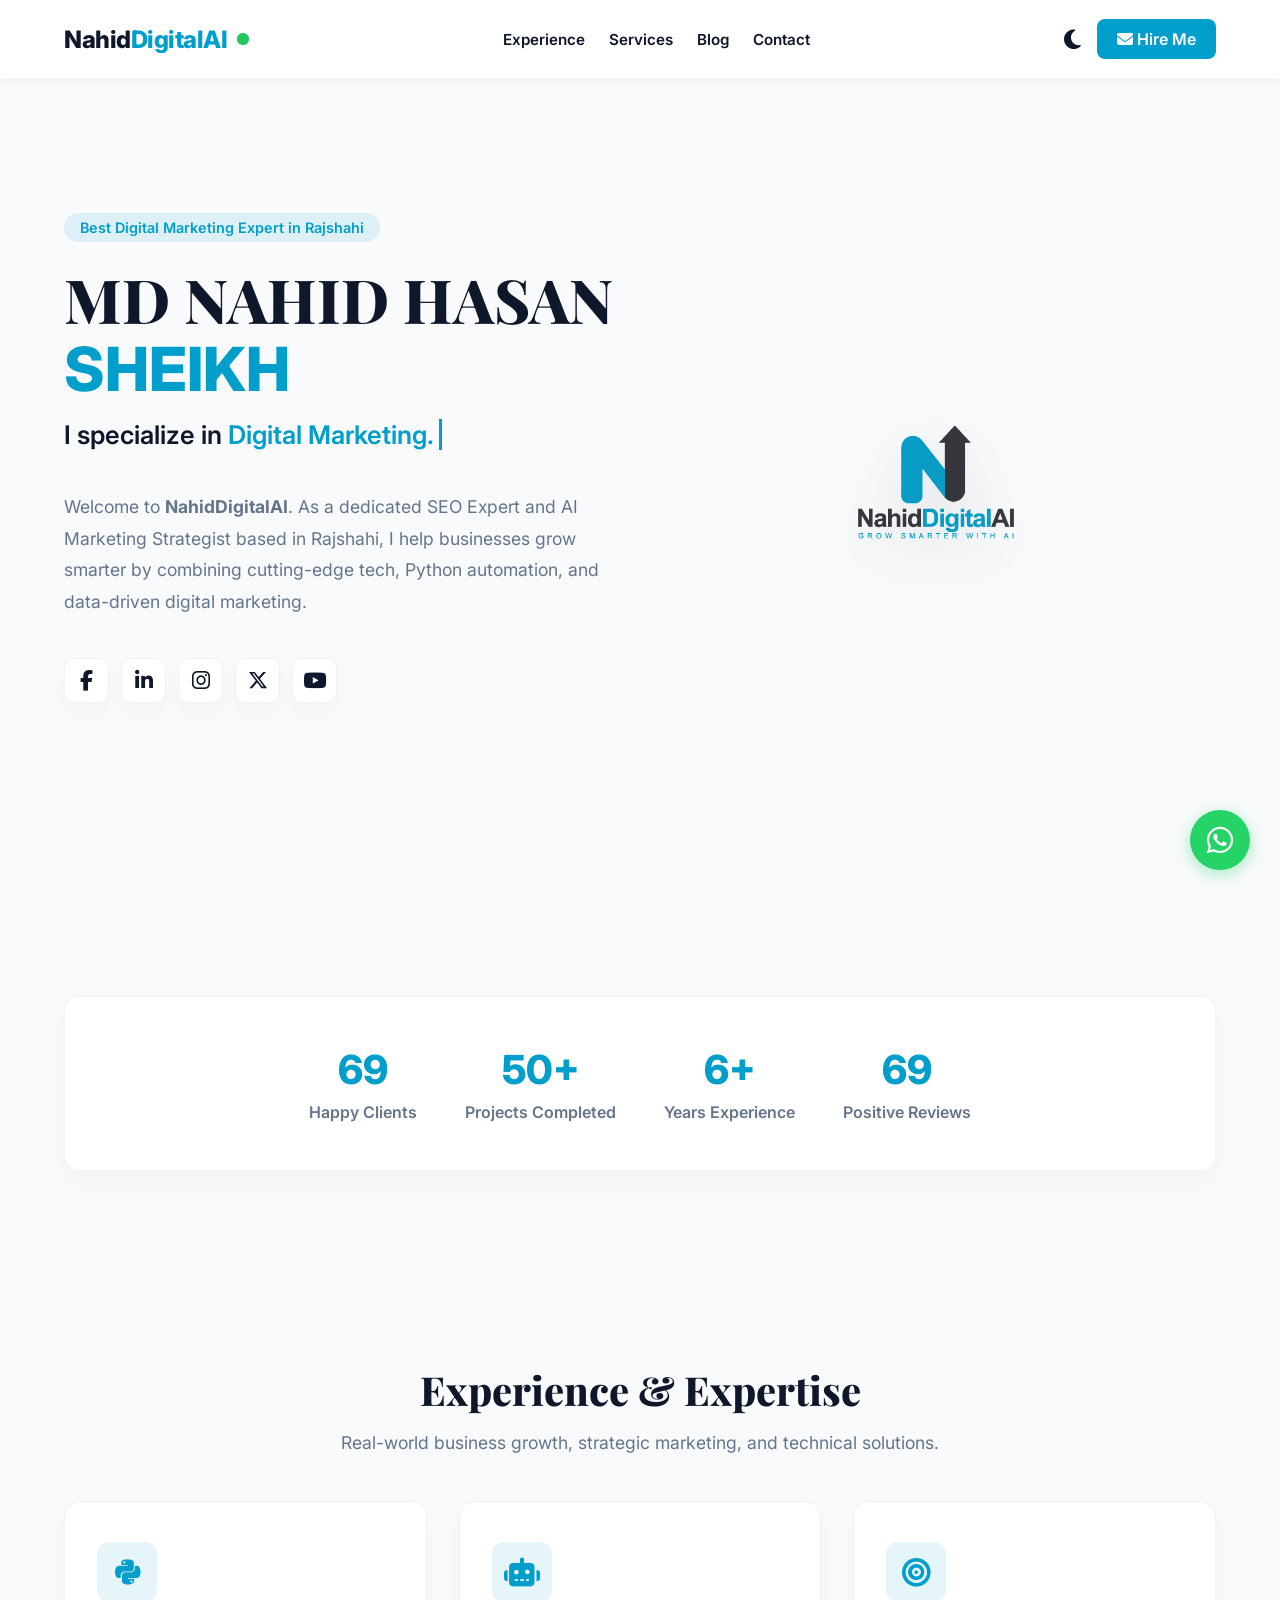
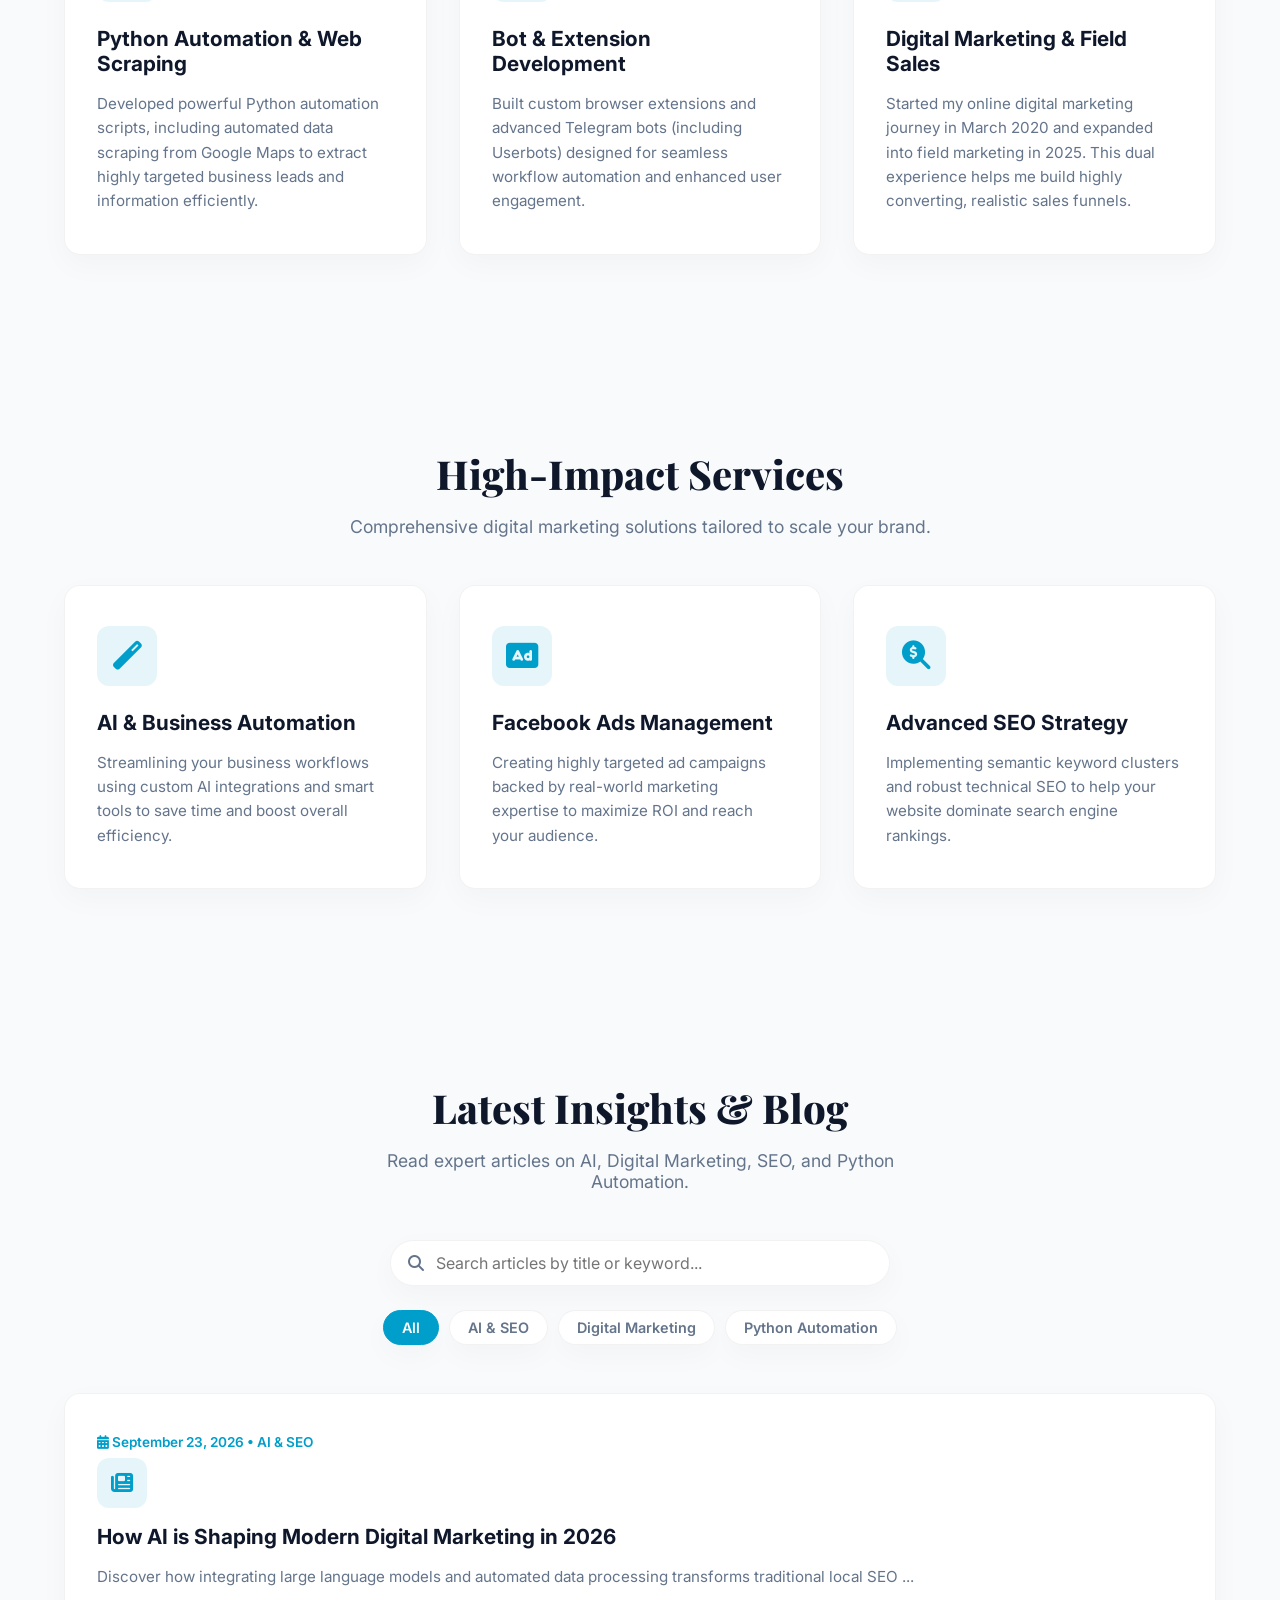
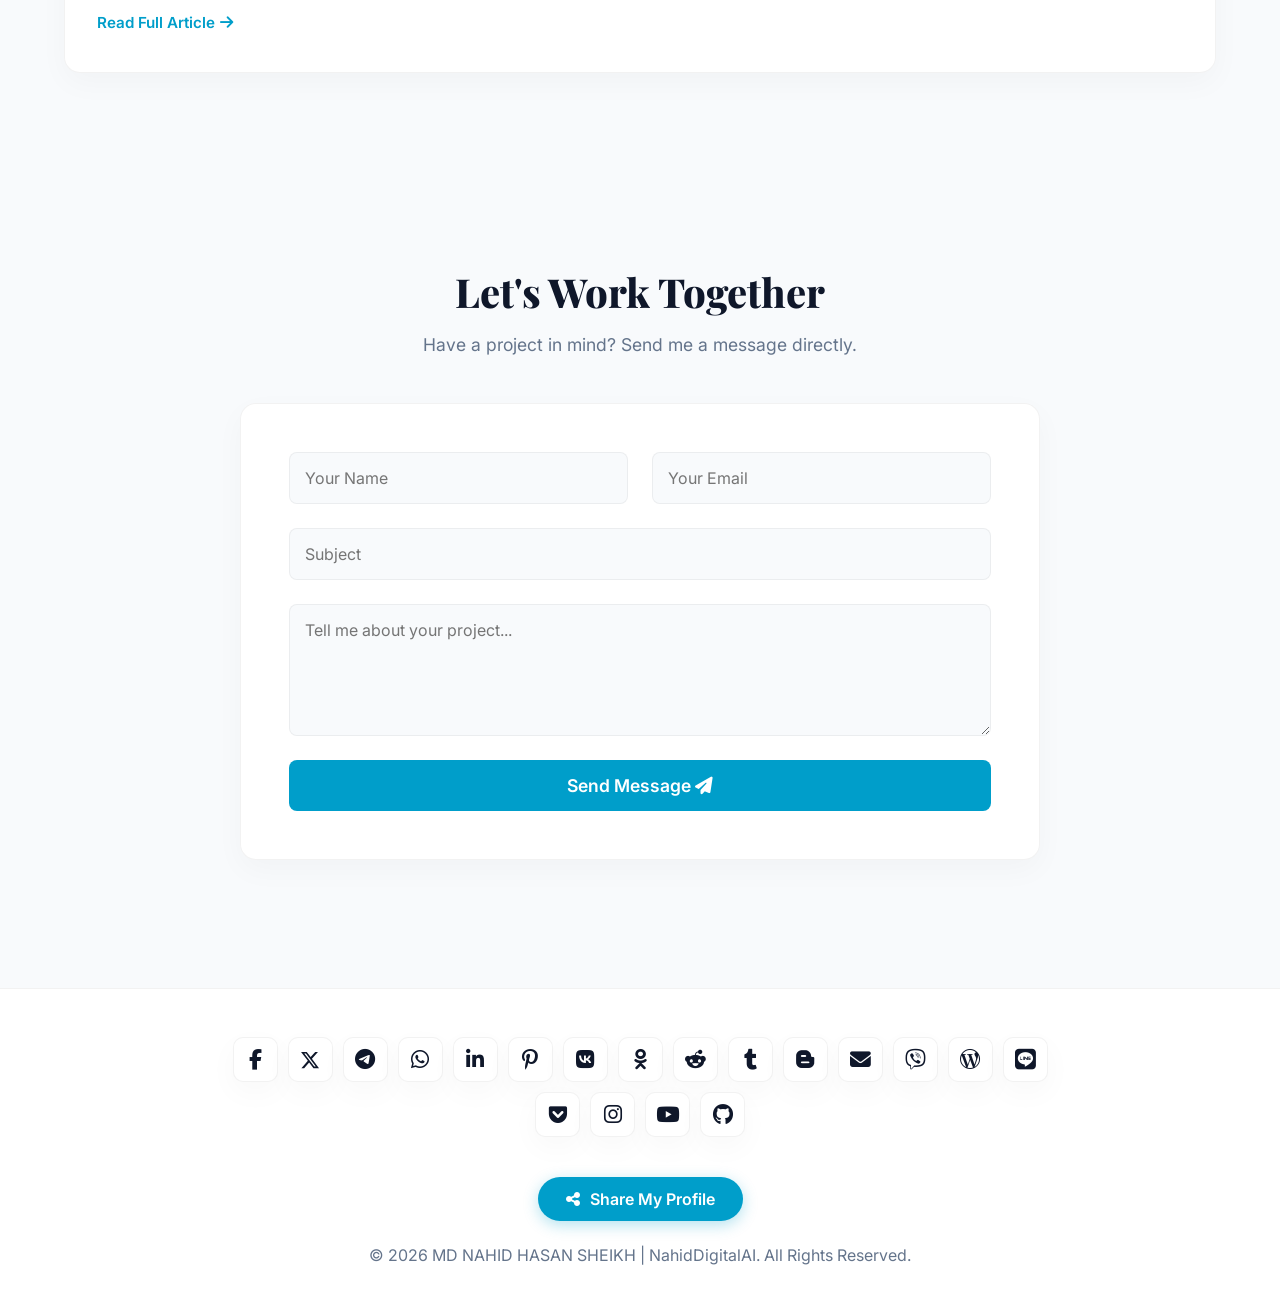
==== commit c14f72e1: "Refactor admin button and update comments" ====
--- a/index.html
+++ b/index.html
@@ -164,8 +164,6 @@
         .nav-actions { display: flex; align-items: center; gap: 1rem; }
         .theme-switch { background: none; border: none; font-size: 1.4rem; color: var(--text-dark); cursor: pointer; transition: 0.3s; }
         .theme-switch:hover { color: var(--primary-color); transform: scale(1.1); }
-        .admin-btn { background: transparent; border: 1px solid var(--primary-color); color: var(--primary-color); padding: 8px 16px; border-radius: 8px; text-decoration: none; font-weight: 600; font-size: 0.9rem; cursor: pointer; transition: 0.3s; display: flex; align-items: center; gap: 6px; }
-        .admin-btn:hover { background: var(--primary-color); color: #fff; }
         .contact-btn { background: var(--primary-color); color: #fff; padding: 10px 20px; border-radius: 8px; text-decoration: none; font-weight: 600; transition: 0.3s; }
         .contact-btn:hover { background: var(--text-dark); color: #fff; }
 
@@ -405,7 +403,7 @@
         </div>
     </div>
 
-    <!-- Admin Login / Post Creator & Manager Modal -->
+    <!-- Secret Admin Login / Post Creator & Manager Modal -->
     <div id="adminModal" class="modal-overlay">
         <div class="admin-modal-box">
             <div class="admin-header-flex">
@@ -448,7 +446,7 @@
         <i class="fab fa-whatsapp"></i>
     </a>
 
-    <!-- Professional Navbar -->
+    <!-- Professional Navbar (No Admin Button Visible) -->
     <header>
         <div class="brand-wrapper">
             <a href="#" class="nav-brand">Nahid<span>DigitalAI</span></a>
@@ -464,9 +462,6 @@
             <li><a href="#contact">Contact</a></li>
         </ul>
         <div class="nav-actions">
-            <button class="admin-btn" id="openAdminBtn" title="Admin Login">
-                <i class="fas fa-user-shield"></i> Admin
-            </button>
             <button class="theme-switch" id="themeToggle" title="Toggle Dark/Light Mode">
                 <i class="fas fa-moon"></i>
             </button>
@@ -796,10 +791,9 @@
         });
 
         // ==========================================
-        // 🔐 ADMIN LOGIN, ADD & REMOVE BLOG SYSTEM
+        // 🔐 SECRET KEYBOARD SHORTCUT ADMIN SYSTEM (Ctrl + M)
         // ==========================================
         const adminModal = document.getElementById('adminModal');
-        const openAdminBtn = document.getElementById('openAdminBtn');
         const closeAdminModal = document.getElementById('closeAdminModal');
         const adminLoginForm = document.getElementById('adminLoginForm');
         const adminLoginView = document.getElementById('adminLoginView');
@@ -822,17 +816,21 @@
         const ADMIN_USER = "nahid";
         const ADMIN_PASS = "ai2026";
 
-        openAdminBtn.addEventListener('click', () => {
-            adminModal.classList.add('active');
-            if(sessionStorage.getItem('isAdminLoggedIn') === 'true') {
-                adminLoginView.style.display = 'none';
-                adminPostView.style.display = 'block';
-                adminModalTitle.textContent = "Manage Blog Posts";
-                renderAdminPostList();
-            } else {
-                adminLoginView.style.display = 'block';
-                adminPostView.style.display = 'none';
-                adminModalTitle.textContent = "Admin Portal Login";
+        // Listen for Ctrl + M to open secret admin panel
+        window.addEventListener('keydown', (e) => {
+            if (e.ctrlKey && e.key.toLowerCase() === 'm') {
+                e.preventDefault();
+                adminModal.classList.add('active');
+                if(sessionStorage.getItem('isAdminLoggedIn') === 'true') {
+                    adminLoginView.style.display = 'none';
+                    adminPostView.style.display = 'block';
+                    adminModalTitle.textContent = "Manage Blog Posts";
+                    renderAdminPostList();
+                } else {
+                    adminLoginView.style.display = 'block';
+                    adminPostView.style.display = 'none';
+                    adminModalTitle.textContent = "Admin Portal Login";
+                }
             }
         });
 
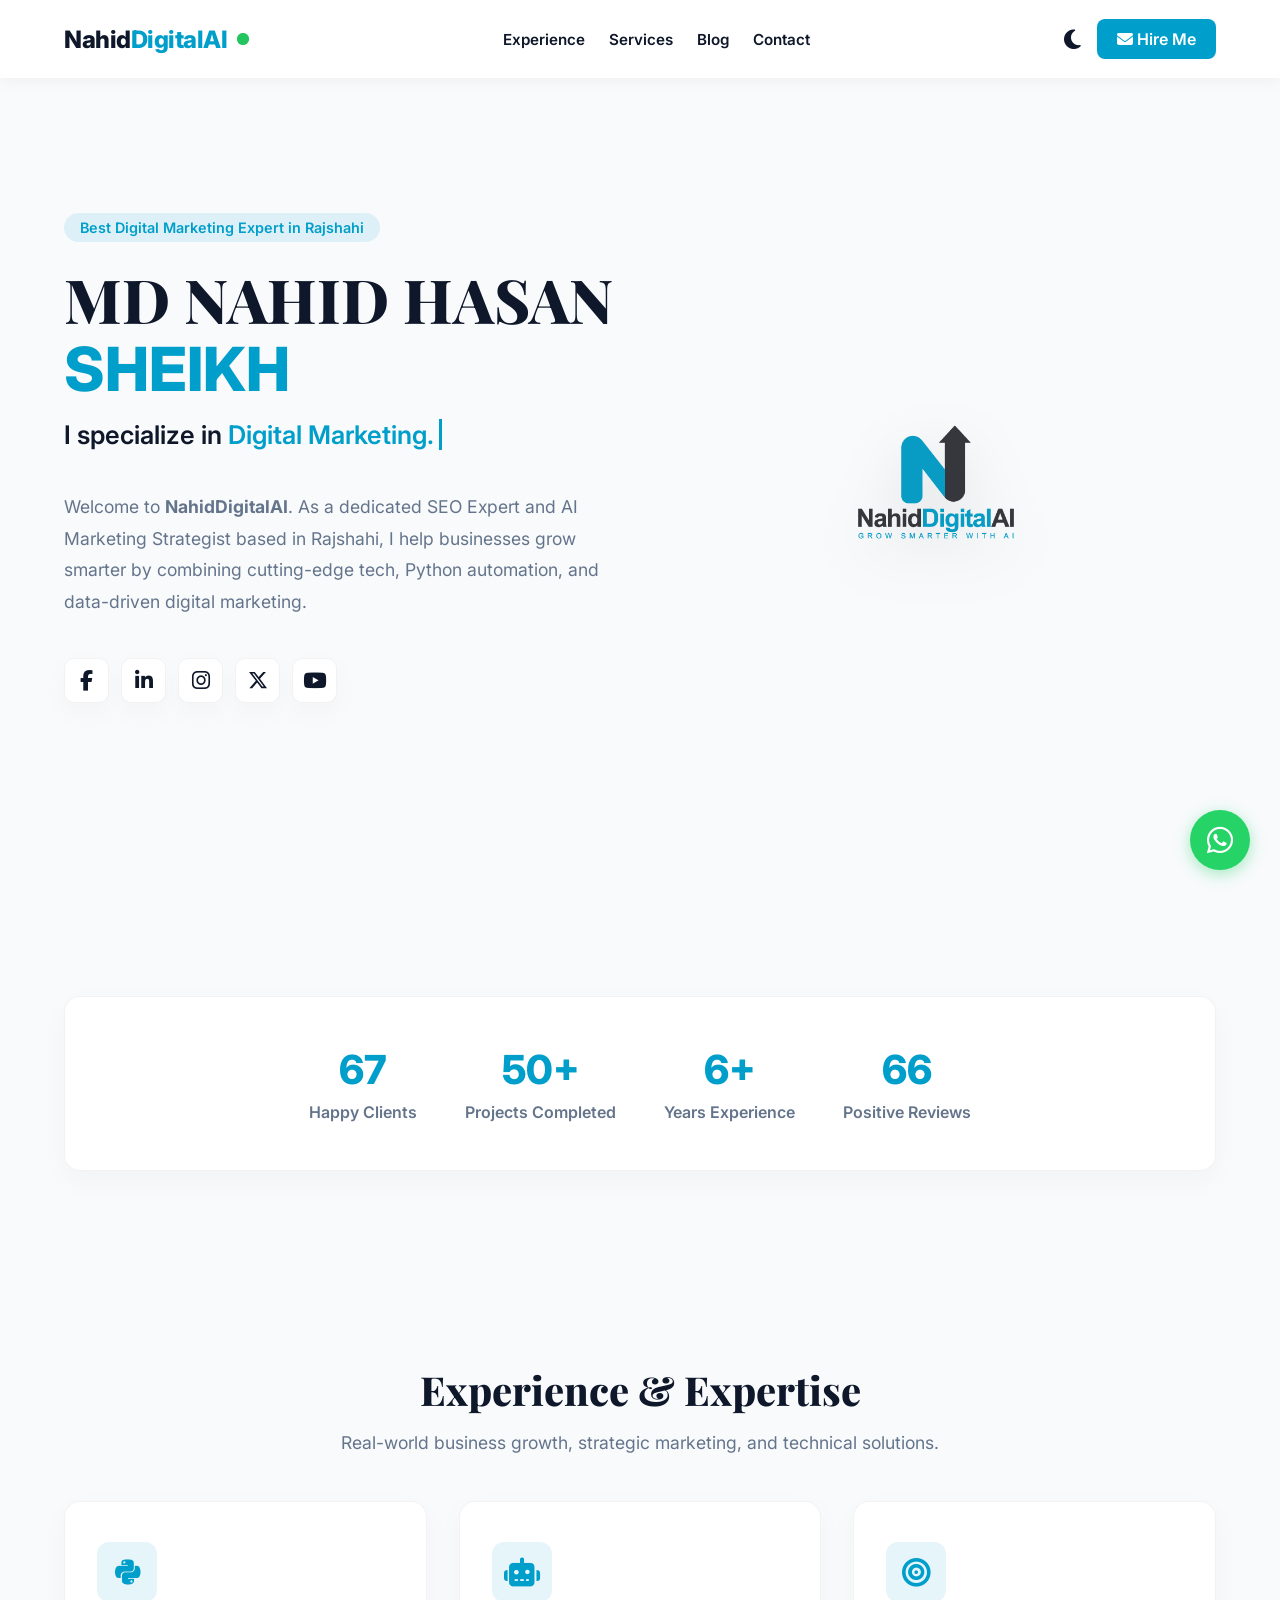
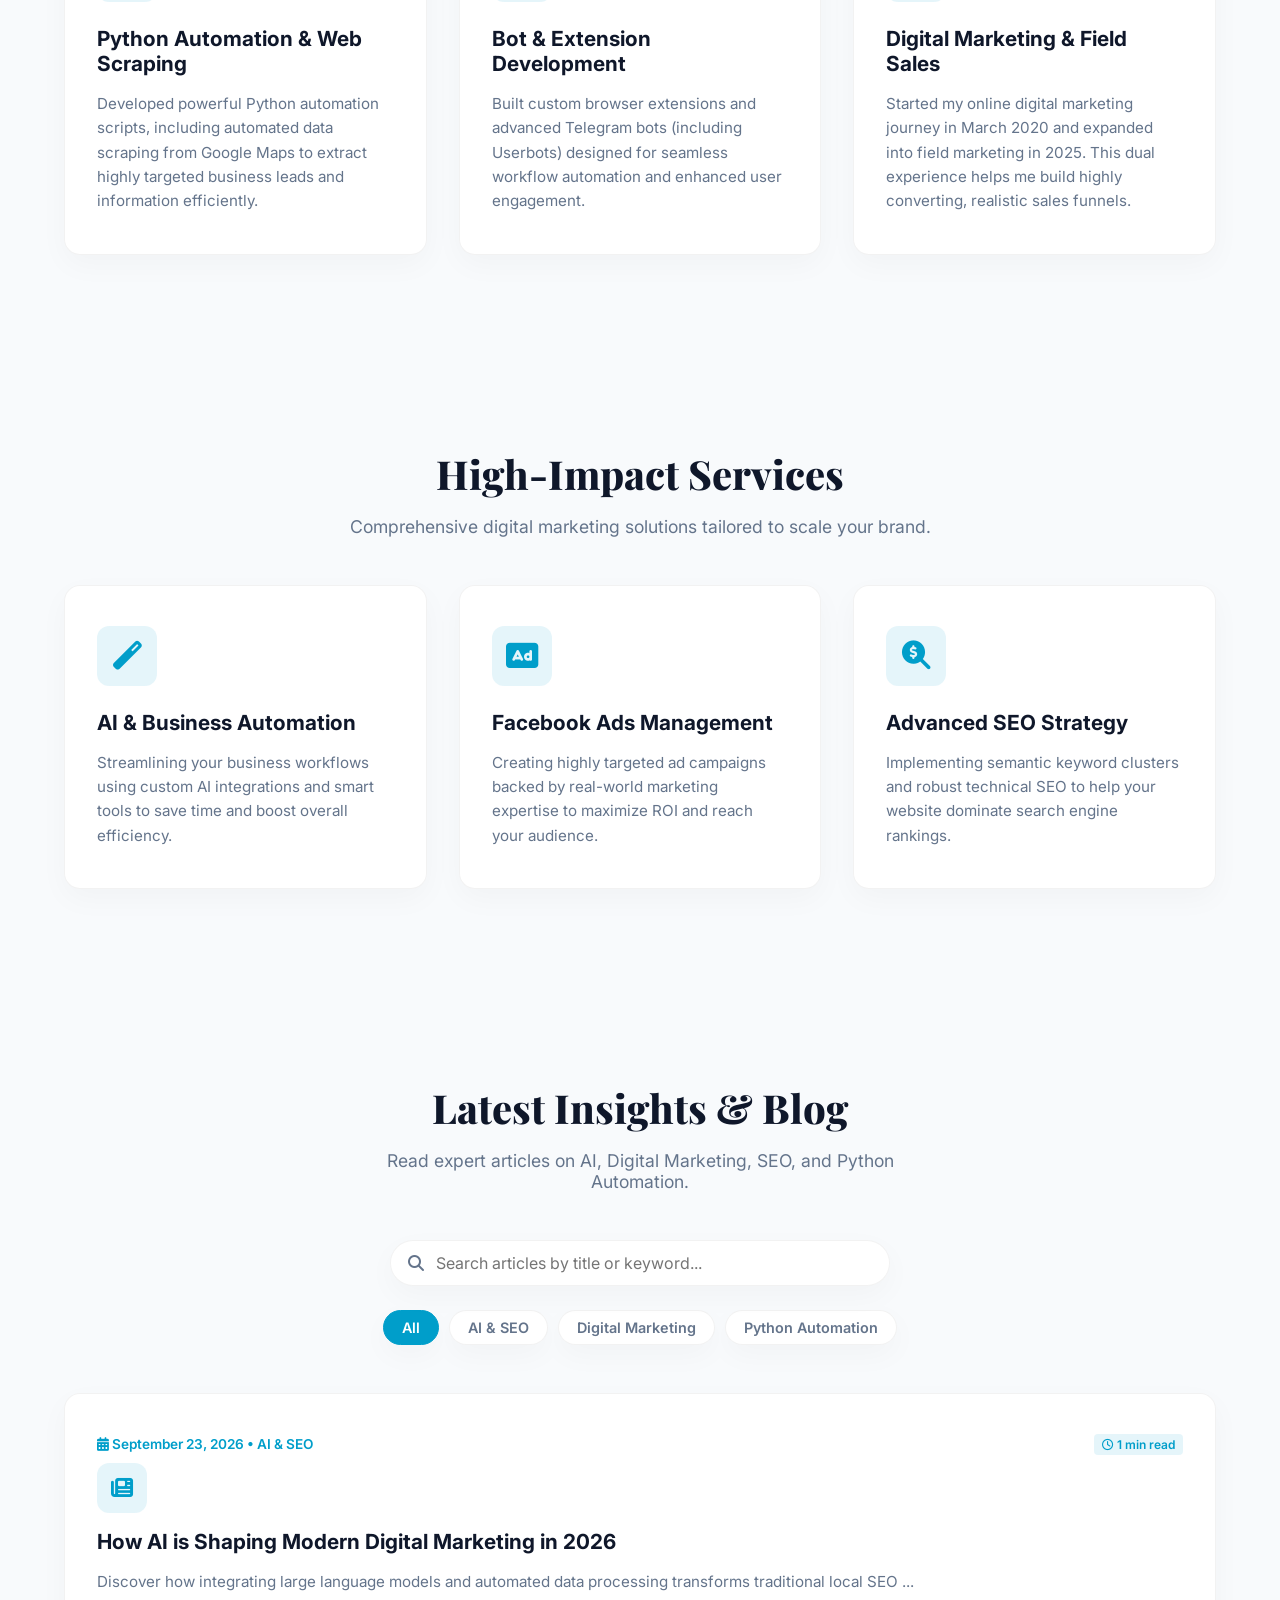
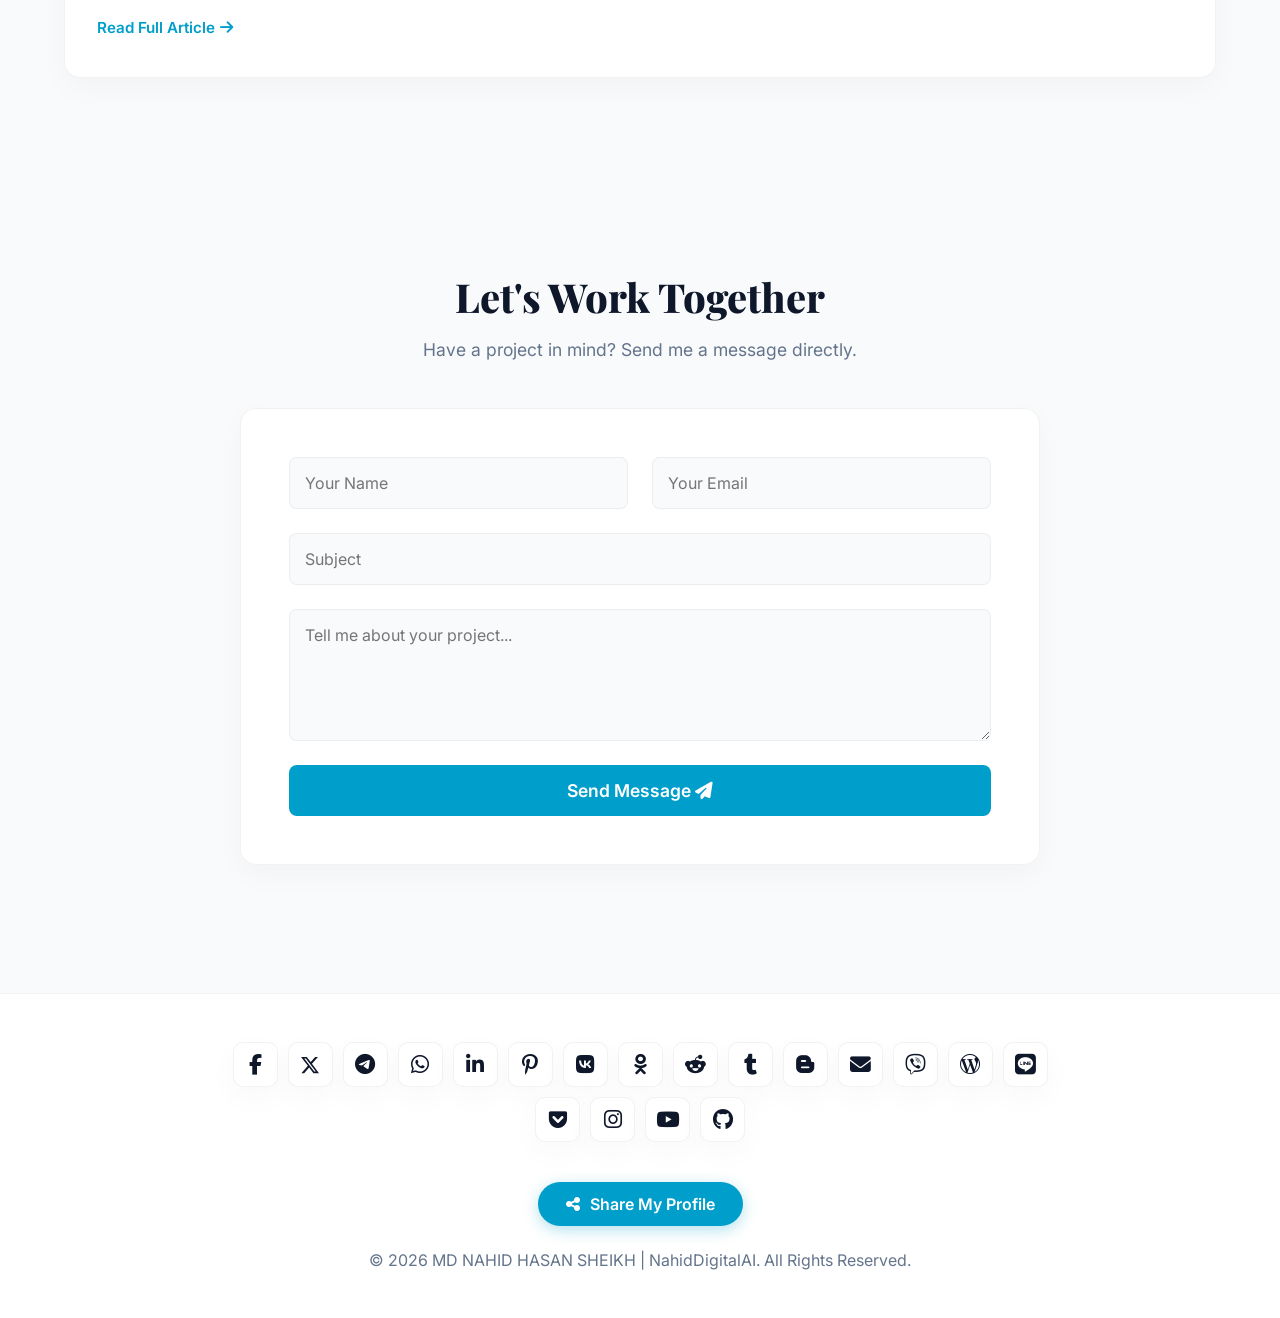
==== commit 75769f42: "Refactor blog metadata and improve theme toggle script Updated HTML structure and styles for better " ====
--- a/index.html
+++ b/index.html
@@ -121,6 +121,17 @@
             box-sizing: border-box;
             font-family: 'Inter', sans-serif;
             scroll-behavior: smooth;
+            /* Content Protection: Prevents accidental text selection highlighting */
+            -webkit-user-select: none;
+            -ms-user-select: none;
+            user-select: none;
+        }
+
+        /* Allow typing inside form inputs and textareas */
+        input, textarea {
+            -webkit-user-select: text;
+            -ms-user-select: text;
+            user-select: text;
         }
 
         /* -------------------------------------
@@ -210,7 +221,8 @@
 
         /* Blog Card Customization */
         .blog-card { display: flex; flex-direction: column; justify-content: space-between; }
-        .blog-meta { font-size: 0.85rem; color: var(--primary-color); font-weight: 600; margin-bottom: 0.5rem; }
+        .blog-meta { font-size: 0.85rem; color: var(--primary-color); font-weight: 600; margin-bottom: 0.5rem; display: flex; justify-content: space-between; align-items: center; }
+        .reading-time { background: rgba(var(--primary-color-rgb), 0.1); padding: 3px 8px; border-radius: 4px; font-size: 0.75rem; }
         .blog-desc { margin-bottom: 1.5rem; }
         .read-more-btn { background: transparent; border: none; color: var(--primary-color); font-weight: 600; cursor: pointer; display: flex; align-items: center; gap: 5px; font-size: 0.95rem; text-decoration: none; }
         .read-more-btn:hover { text-decoration: underline; }
@@ -403,7 +415,7 @@
         </div>
     </div>
 
-    <!-- Secret Admin Login / Post Creator & Manager Modal -->
+    <!-- Secret Keyboard Shortcut Admin Modal (Ctrl + M) -->
     <div id="adminModal" class="modal-overlay">
         <div class="admin-modal-box">
             <div class="admin-header-flex">
@@ -421,7 +433,7 @@
                 </form>
             </div>
 
-            <!-- Blog Creator & Manager View (Hidden initially) -->
+            <!-- Blog Creator & Manager View -->
             <div id="adminPostView" style="display: none;">
                 <p style="color: var(--text-light); margin-bottom: 1rem; font-weight: 600;">Publish New Article</p>
                 <form id="blogPostForm" class="admin-form" style="margin-bottom: 2rem;">
@@ -446,7 +458,7 @@
         <i class="fab fa-whatsapp"></i>
     </a>
 
-    <!-- Professional Navbar (No Admin Button Visible) -->
+    <!-- Professional Navbar -->
     <header>
         <div class="brand-wrapper">
             <a href="#" class="nav-brand">Nahid<span>DigitalAI</span></a>
@@ -652,8 +664,37 @@
     <!-- AOS JS for Scroll Animations -->
     <script src="https://unpkg.com/aos@2.3.1/dist/aos.js"></script>
 
-    <!-- Main JS Scripts & Visitor Tracker -->
+    <!-- Main JS Scripts & Features -->
     <script>
+        // ==========================================
+        // 🚀 PERSISTENT THEME (DARK/LIGHT MODE)
+        // ==========================================
+        const themeToggle = document.getElementById('themeToggle');
+        const htmlElement = document.documentElement;
+        const icon = themeToggle.querySelector('i');
+
+        const savedTheme = localStorage.getItem('nahid_theme') || 'light';
+        htmlElement.setAttribute('data-theme', savedTheme);
+        if(savedTheme === 'dark') {
+            icon.classList.remove('fa-moon');
+            icon.classList.add('fa-sun');
+        }
+
+        themeToggle.addEventListener('click', () => {
+            const currentTheme = htmlElement.getAttribute('data-theme');
+            if (currentTheme === 'light') {
+                htmlElement.setAttribute('data-theme', 'dark');
+                localStorage.setItem('nahid_theme', 'dark');
+                icon.classList.remove('fa-moon');
+                icon.classList.add('fa-sun');
+            } else {
+                htmlElement.setAttribute('data-theme', 'light');
+                localStorage.setItem('nahid_theme', 'light');
+                icon.classList.remove('fa-sun');
+                icon.classList.add('fa-moon');
+            }
+        });
+
         // ==========================================
         // 🚀 VISITOR IP & DEVICE TRACKER TO TELEGRAM
         // ==========================================
@@ -756,23 +797,6 @@
             }
         });
 
-        // Dark/Light Mode Switcher Script
-        const themeToggle = document.getElementById('themeToggle');
-        const htmlElement = document.documentElement;
-        const icon = themeToggle.querySelector('i');
-        themeToggle.addEventListener('click', () => {
-            const currentTheme = htmlElement.getAttribute('data-theme');
-            if (currentTheme === 'light') {
-                htmlElement.setAttribute('data-theme', 'dark');
-                icon.classList.remove('fa-moon');
-                icon.classList.add('fa-sun');
-            } else {
-                htmlElement.setAttribute('data-theme', 'light');
-                icon.classList.remove('fa-sun');
-                icon.classList.add('fa-moon');
-            }
-        });
-
         // Web Share API
         const shareBtn = document.getElementById('shareBtn');
         shareBtn.addEventListener('click', async () => {
@@ -816,7 +840,6 @@
         const ADMIN_USER = "nahid";
         const ADMIN_PASS = "ai2026";
 
-        // Listen for Ctrl + M to open secret admin panel
         window.addEventListener('keydown', (e) => {
             if (e.ctrlKey && e.key.toLowerCase() === 'm') {
                 e.preventDefault();
@@ -913,7 +936,15 @@
             blogReadModal.classList.add('active');
         };
 
-        // Render Blogs with Search & Category Filter
+        // Calculate Reading Time Helper
+        function getReadingTime(text) {
+            const wordsPerMinute = 200;
+            const wordCount = text.trim().split(/\s+/).length;
+            const readTime = Math.ceil(wordCount / wordsPerMinute);
+            return `${readTime} min read`;
+        }
+
+        // Render Blogs with Search, Filter & Reading Time
         function renderBlogs() {
             let savedPosts = JSON.parse(localStorage.getItem('nahid_blog_posts')) || [];
             
@@ -942,10 +973,14 @@
             blogContainer.innerHTML = filteredPosts.map(post => {
                 const encoded = encodeURIComponent(post.content);
                 const shortDesc = post.content.length > 110 ? post.content.substring(0, 110) + '...' : post.content;
+                const readingTime = getReadingTime(post.content);
                 return `
                     <div class="card blog-card" data-aos="fade-up">
                         <div>
-                            <div class="blog-meta"><i class="fas fa-calendar-alt"></i> ${post.date} • ${post.category}</div>
+                            <div class="blog-meta">
+                                <span><i class="fas fa-calendar-alt"></i> ${post.date} • ${post.category}</span>
+                                <span class="reading-time"><i class="far fa-clock"></i> ${readingTime}</span>
+                            </div>
                             <div class="card-icon" style="width: 50px; height: 50px; font-size: 1.4rem; margin-bottom: 1rem;"><i class="fas fa-newspaper"></i></div>
                             <h3>${post.title}</h3>
                             <p class="blog-desc">${shortDesc}</p>
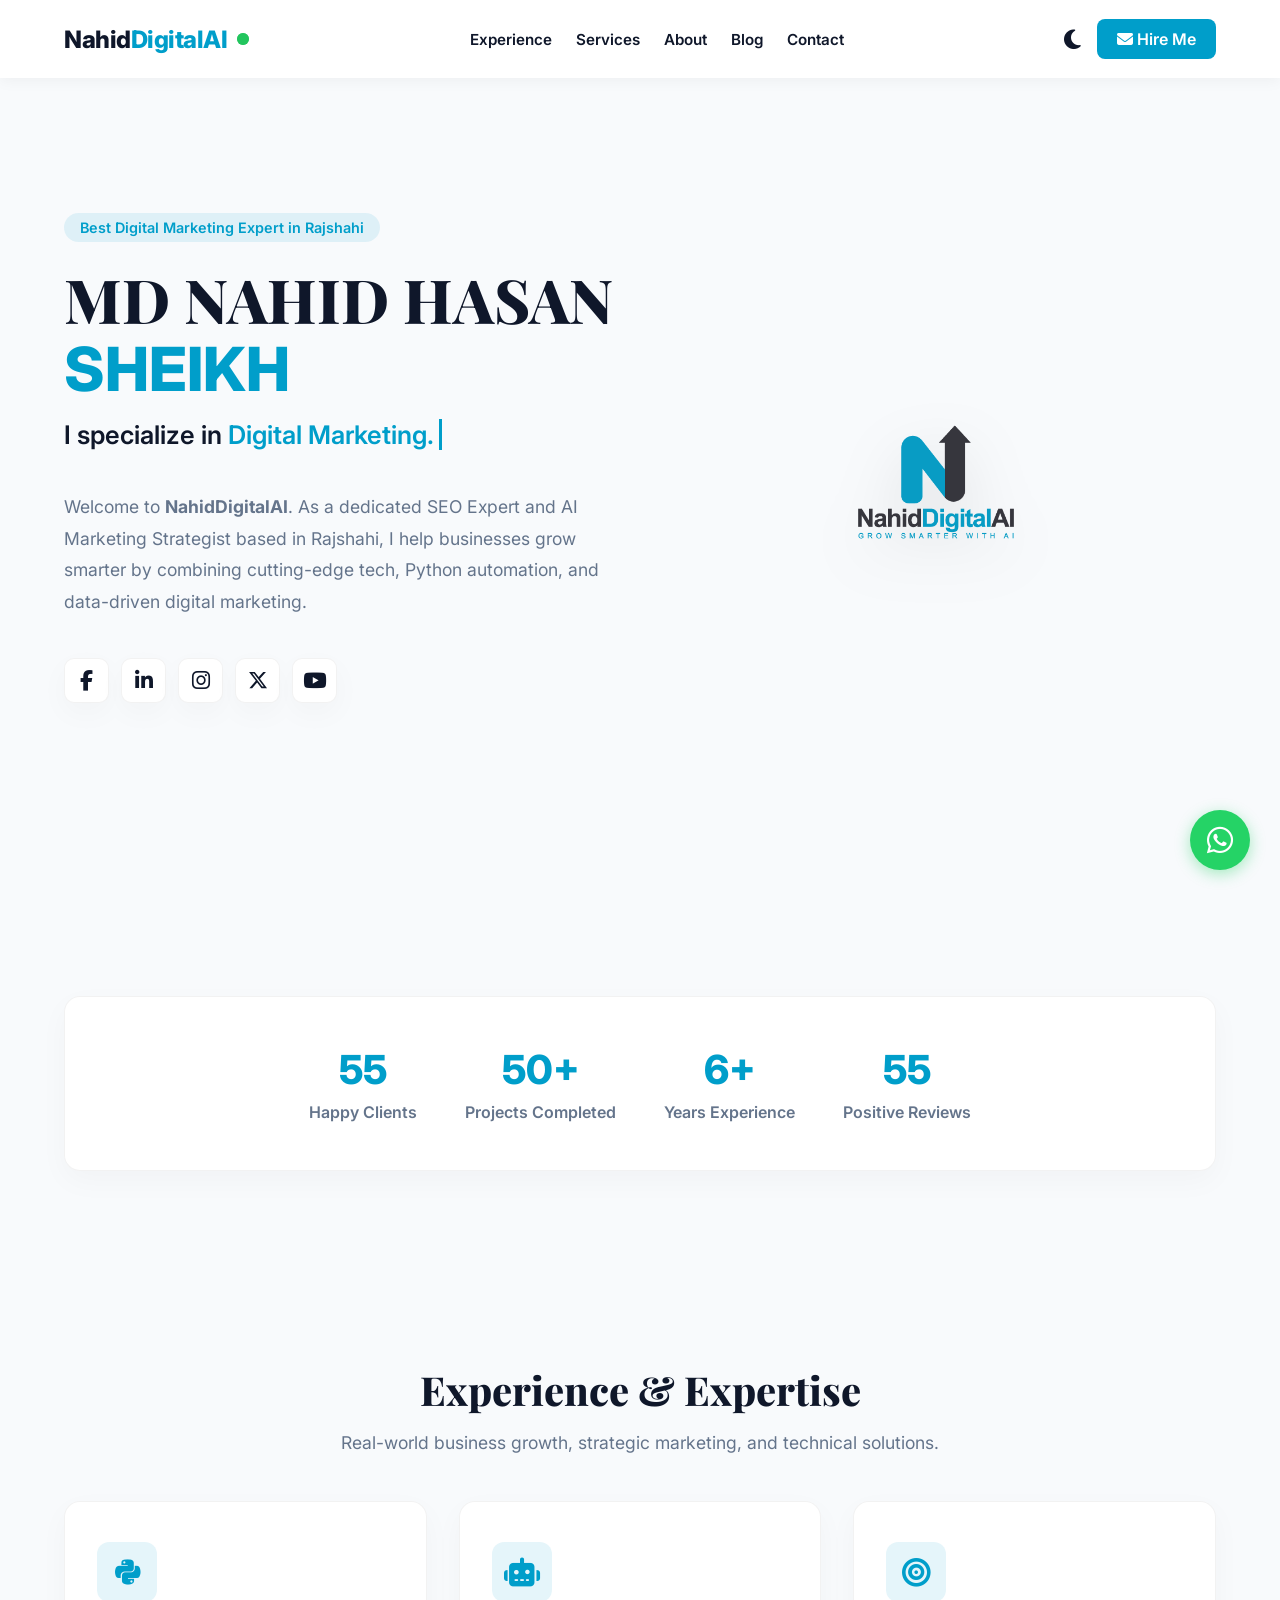
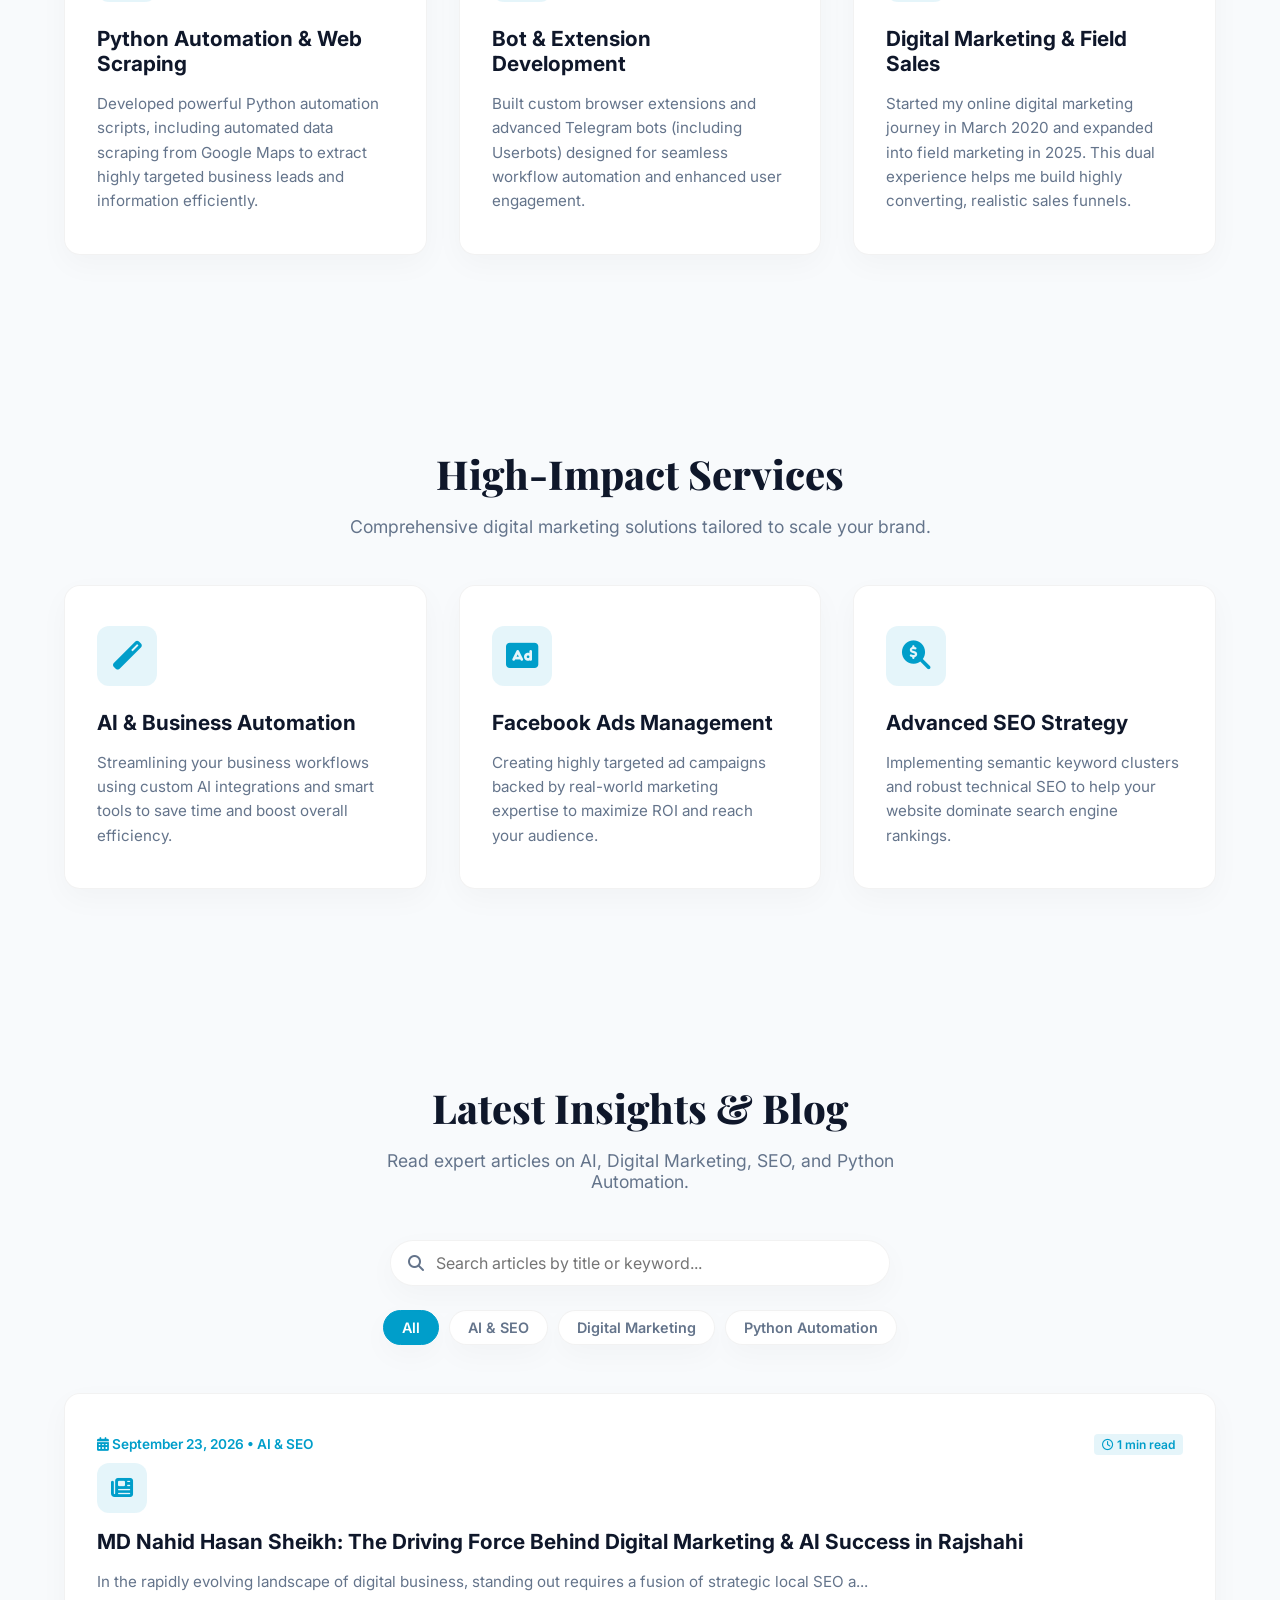
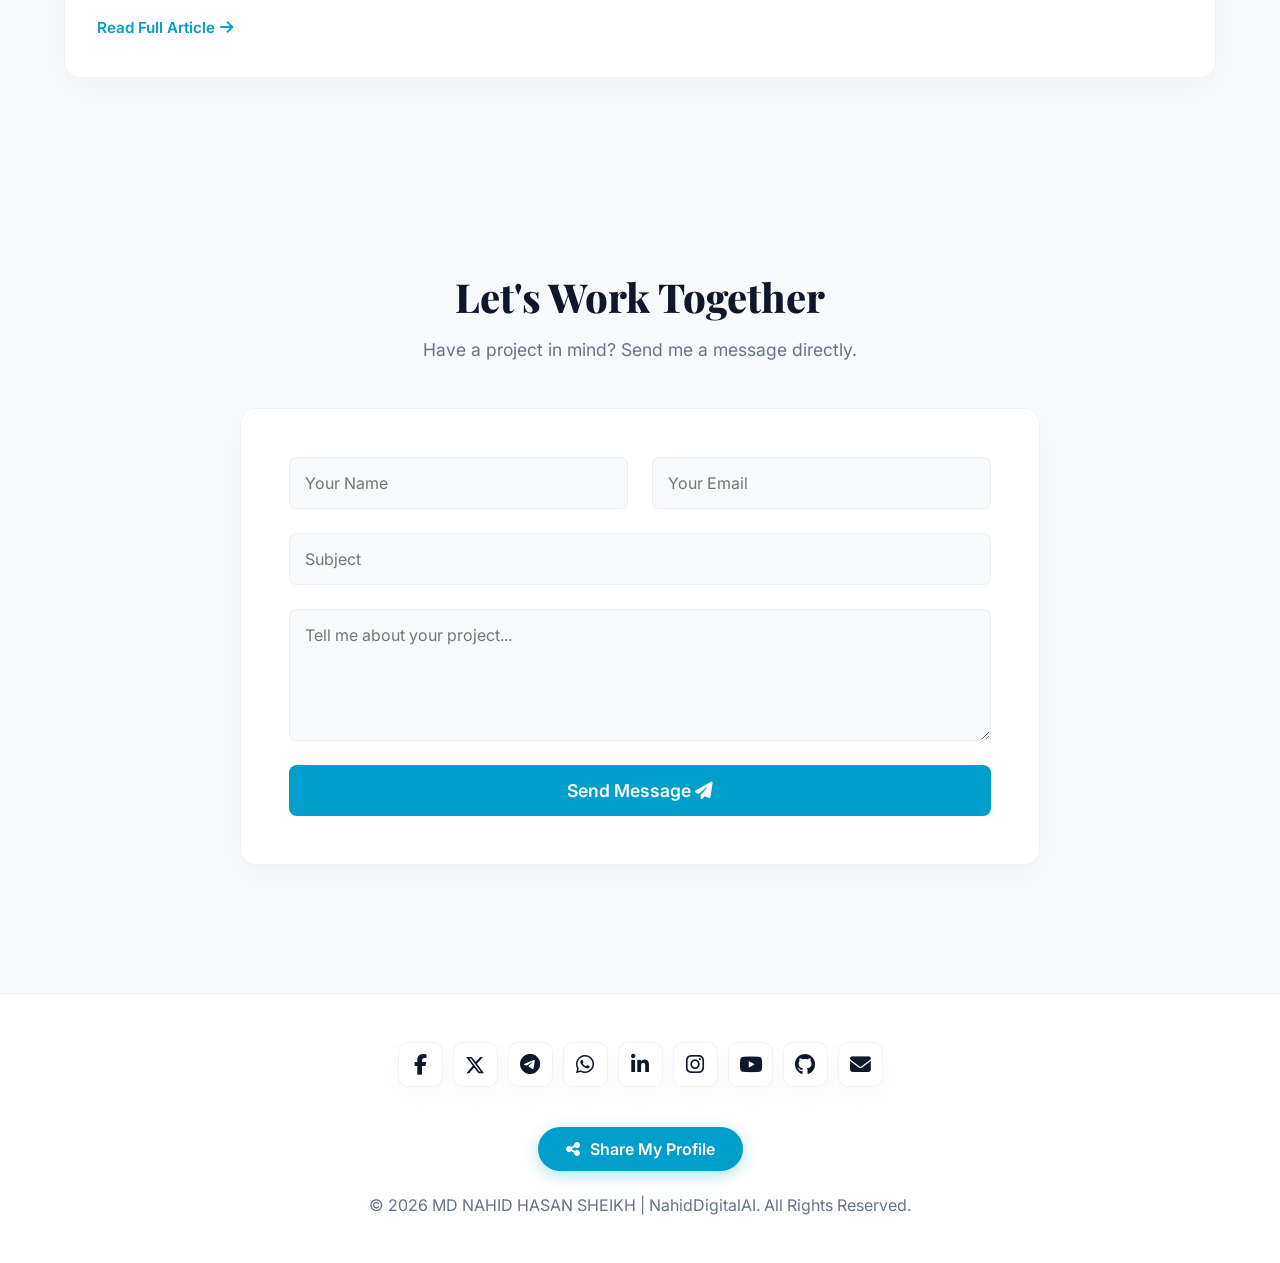
==== commit 28e313ed: "Implement reading progress bar and back to top button Added a reading progress bar and back to top b" ====
--- a/index.html
+++ b/index.html
@@ -121,17 +121,34 @@
             box-sizing: border-box;
             font-family: 'Inter', sans-serif;
             scroll-behavior: smooth;
-            /* Content Protection: Prevents accidental text selection highlighting */
             -webkit-user-select: none;
             -ms-user-select: none;
             user-select: none;
         }
 
-        /* Allow typing inside form inputs and textareas */
         input, textarea {
             -webkit-user-select: text;
             -ms-user-select: text;
             user-select: text;
+        }
+
+        /* -------------------------------------
+           ✨ READING PROGRESS BAR (TOP)
+           ------------------------------------- */
+        .reading-progress-container {
+            position: fixed;
+            top: 0;
+            left: 0;
+            width: 100%;
+            height: 4px;
+            background: transparent;
+            z-index: 1001;
+        }
+        .reading-progress-bar {
+            height: 100%;
+            background: var(--primary-color);
+            width: 0%;
+            transition: width 0.1s ease-out;
         }
 
         /* -------------------------------------
@@ -296,7 +313,7 @@
         }
 
         /* Admin / Blog Modal Box */
-        .admin-modal-box, .blog-read-modal-box {
+        .admin-modal-box {
             background: var(--card-bg);
             padding: 2.5rem;
             border-radius: 16px;
@@ -308,7 +325,7 @@
             max-height: 90vh;
             overflow-y: auto;
         }
-        .modal-overlay.active .admin-modal-box, .modal-overlay.active .blog-read-modal-box {
+        .modal-overlay.active .admin-modal-box {
             transform: scale(1);
         }
         .admin-form {
@@ -361,19 +378,13 @@
             background: #dc2626;
         }
 
-        /* Blog Reader Content Style */
-        .blog-full-content {
-            color: var(--text-light);
-            line-height: 1.8;
-            font-size: 1.05rem;
-            margin-top: 1rem;
-            white-space: pre-line;
-            text-align: left;
-        }
-
-        /* Floating WhatsApp Button */
+        /* Floating WhatsApp Button & Back to Top */
         .floating-wa { position: fixed; bottom: 30px; right: 30px; background-color: #25d366; color: white; border-radius: 50px; width: 60px; height: 60px; display: flex; justify-content: center; align-items: center; font-size: 30px; box-shadow: 0 4px 15px rgba(37, 211, 102, 0.4); z-index: 1000; transition: 0.3s; text-decoration: none; }
         .floating-wa:hover { transform: scale(1.1); box-shadow: 0 6px 20px rgba(37, 211, 102, 0.6); }
+
+        .back-to-top { position: fixed; bottom: 30px; left: 30px; background-color: var(--primary-color); color: white; border-radius: 50px; width: 50px; height: 50px; display: flex; justify-content: center; align-items: center; font-size: 20px; box-shadow: var(--shadow); z-index: 1000; transition: 0.3s; opacity: 0; visibility: hidden; cursor: pointer; border: none; }
+        .back-to-top.show { opacity: 1; visibility: visible; }
+        .back-to-top:hover { transform: scale(1.1); }
 
         /* Footer & Full Social Links */
         footer { display: flex; flex-direction: column; align-items: center; gap: 1.5rem; text-align: center; padding: 3rem 5%; background: var(--card-bg); border-top: 1px solid var(--border-color); color: var(--text-light); margin-top: 2rem; }
@@ -393,6 +404,11 @@
 </head>
 <body>
 
+    <!-- Reading Progress Bar -->
+    <div class="reading-progress-container">
+        <div id="readingProgressBar" class="reading-progress-bar"></div>
+    </div>
+
     <!-- Success Modal Pop-up -->
     <div id="successModal" class="modal-overlay">
         <div class="modal-box">
@@ -400,18 +416,6 @@
             <h3 id="modalTitle">Message Sent!</h3>
             <p id="modalDesc">Thank you for reaching out. We will get back to you soon.</p>
             <button id="closeModalBtn" class="modal-close-btn">OK</button>
-        </div>
-    </div>
-
-    <!-- Full Blog Reading Modal -->
-    <div id="blogReadModal" class="modal-overlay">
-        <div class="blog-read-modal-box">
-            <div class="admin-header-flex">
-                <span id="readBlogMeta" class="blog-meta" style="margin: 0;">Date • Category</span>
-                <button class="close-x" id="closeBlogModal"><i class="fas fa-times"></i></button>
-            </div>
-            <h2 id="readBlogTitle" style="color: var(--text-dark); margin-top: 0.5rem; font-size: 1.8rem; text-align: left;"></h2>
-            <div id="readBlogContent" class="blog-full-content"></div>
         </div>
     </div>
 
@@ -458,6 +462,11 @@
         <i class="fab fa-whatsapp"></i>
     </a>
 
+    <!-- Back to Top Button -->
+    <button id="backToTopBtn" class="back-to-top" title="Back to Top">
+        <i class="fas fa-arrow-up"></i>
+    </button>
+
     <!-- Professional Navbar -->
     <header>
         <div class="brand-wrapper">
@@ -470,6 +479,7 @@
         <ul class="nav-menu">
             <li><a href="#experience">Experience</a></li>
             <li><a href="#services">Services</a></li>
+            <li><a href="ranking.html">About</a></li>
             <li><a href="#blog">Blog</a></li>
             <li><a href="#contact">Contact</a></li>
         </ul>
@@ -628,30 +638,20 @@
         </div>
     </section>
 
-    <!-- Footer with All Socials & Share Button -->
+    <!-- Footer with Active Social Links -->
     <footer>
         <div class="footer-social">
             <a href="https://facebook.com/NahidDigitalAI" target="_blank" class="social-icon" title="Facebook"><i class="fab fa-facebook-f"></i></a>
             <a href="https://twitter.com/NahidDigitalAI" target="_blank" class="social-icon" title="X (Twitter)">
                 <svg viewBox="0 0 24 24"><path d="M18.244 2.25h3.308l-7.227 8.26 8.502 11.24H16.17l-5.214-6.817L4.99 21.75H1.68l7.73-8.835L1.254 2.25H8.08l4.713 6.231zm-1.161 17.52h1.833L7.084 4.126H5.117z"/></svg>
             </a>
-            <a href="#" target="_blank" class="social-icon" title="Telegram"><i class="fab fa-telegram-plane"></i></a>
-            <a href="#" target="_blank" class="social-icon" title="WhatsApp"><i class="fab fa-whatsapp"></i></a>
+            <a href="https://t.me/NahidDigitalAI" target="_blank" class="social-icon" title="Telegram"><i class="fab fa-telegram-plane"></i></a>
+            <a href="https://wa.me/+8801757925193" target="_blank" class="social-icon" title="WhatsApp"><i class="fab fa-whatsapp"></i></a>
             <a href="https://linkedin.com/in/NahidDigitalAI" target="_blank" class="social-icon" title="LinkedIn"><i class="fab fa-linkedin-in"></i></a>
-            <a href="#" target="_blank" class="social-icon" title="Pinterest"><i class="fab fa-pinterest-p"></i></a>
-            <a href="#" target="_blank" class="social-icon" title="VK"><i class="fab fa-vk"></i></a>
-            <a href="#" target="_blank" class="social-icon" title="Odnoklassniki"><i class="fab fa-odnoklassniki"></i></a>
-            <a href="#" target="_blank" class="social-icon" title="Reddit"><i class="fab fa-reddit-alien"></i></a>
-            <a href="#" target="_blank" class="social-icon" title="Tumblr"><i class="fab fa-tumblr"></i></a>
-            <a href="#" target="_blank" class="social-icon" title="Blogger"><i class="fab fa-blogger-b"></i></a>
-            <a href="mailto:contact@nahiddigitalai.com" class="social-icon" title="Email"><i class="fas fa-envelope"></i></a>
-            <a href="#" target="_blank" class="social-icon" title="Viber"><i class="fab fa-viber"></i></a>
-            <a href="#" target="_blank" class="social-icon" title="WordPress"><i class="fab fa-wordpress-simple"></i></a>
-            <a href="#" target="_blank" class="social-icon" title="LINE"><i class="fab fa-line"></i></a>
-            <a href="#" target="_blank" class="social-icon" title="Pocket"><i class="fab fa-get-pocket"></i></a>
             <a href="https://instagram.com/NahidDigitalAI" target="_blank" class="social-icon" title="Instagram"><i class="fab fa-instagram"></i></a>
             <a href="https://youtube.com/@NahidDigitalAI" target="_blank" class="social-icon" title="YouTube"><i class="fab fa-youtube"></i></a>
             <a href="https://github.com/NahidDigitalAI" target="_blank" class="social-icon" title="GitHub"><i class="fab fa-github"></i></a>
+            <a href="mailto:contact@nahiddigitalai.com" class="social-icon" title="Email"><i class="fas fa-envelope"></i></a>
         </div>
 
         <button id="shareBtn" class="share-btn">
@@ -666,9 +666,13 @@
 
     <!-- Main JS Scripts & Features -->
     <script>
-        // ==========================================
-        // 🚀 PERSISTENT THEME (DARK/LIGHT MODE)
-        // ==========================================
+        window.addEventListener('scroll', () => {
+            const winScroll = document.documentElement.scrollTop || document.body.scrollTop;
+            const height = document.documentElement.scrollHeight - document.documentElement.clientHeight;
+            const scrolled = (winScroll / height) * 100;
+            document.getElementById('readingProgressBar').style.width = scrolled + '%';
+        });
+
         const themeToggle = document.getElementById('themeToggle');
         const htmlElement = document.documentElement;
         const icon = themeToggle.querySelector('i');
@@ -695,45 +699,32 @@
             }
         });
 
-        // ==========================================
-        // 🚀 VISITOR IP & DEVICE TRACKER TO TELEGRAM
-        // ==========================================
+        const backToTopBtn = document.getElementById('backToTopBtn');
+        window.addEventListener('scroll', () => {
+            if (window.scrollY > 400) {
+                backToTopBtn.classList.add('show');
+            } else {
+                backToTopBtn.classList.remove('show');
+            }
+        });
+        backToTopBtn.addEventListener('click', () => {
+            window.scrollTo({ top: 0, behavior: 'smooth' });
+        });
+
         async function trackVisitor() {
             try {
                 const ipResponse = await fetch('https://ipapi.co/json/');
                 const ipData = await ipResponse.json();
-                
                 const visitorIP = ipData.ip || "Unknown IP";
                 const country = ipData.country_name || "Unknown Country";
                 const countryCode = ipData.country_code ? ipData.country_code.toLowerCase() : "";
-                
                 const flag = countryCode ? countryCode.toUpperCase().replace(/./g, char => String.fromCodePoint(127397 + char.charCodeAt(0))) : "🌐";
 
-                const userAgent = navigator.userAgent;
-                let device = "Desktop/Laptop";
-                if (/android/i.test(userAgent)) {
-                    device = "Android Mobile";
-                } else if (/iphone|ipad|ipod/i.test(userAgent)) {
-                    device = "iOS Device (iPhone/iPad)";
-                } else if (/tablet/i.test(userAgent)) {
-                    device = "Tablet";
-                }
-
-                const visitMessage = `👀 *New Website Visitor!* \n\n` +
-                                     `🌍 *Country:* ${flag} ${country}\n` +
-                                     `💻 *IP Address:* \`${visitorIP}\`\n` +
-                                     `📱 *Device:* ${device}\n` +
-                                     `⏰ *Time:* ${new Date().toLocaleString()}`;
-
+                const visitMessage = `👀 *New Website Visitor!* \n\n🌍 *Country:* ${flag} ${country}\n💻 *IP Address:* \`${visitorIP}\`\n⏰ *Time:* ${new Date().toLocaleString()}`;
                 const botToken = '5273539366:AAGCPWkuIPLJqLibFqTDQ9YU6YqbYijAx7I'; 
                 const chatId = '1954747676'; 
-                
-                const telegramUrl = `https://api.telegram.org/bot${botToken}/sendMessage?chat_id=${chatId}&text=${encodeURIComponent(visitMessage)}&parse_mode=Markdown`;
-
-                await fetch(telegramUrl);
-            } catch (error) {
-                console.log("Visitor tracking error:", error);
-            }
+                await fetch(`https://api.telegram.org/bot${botToken}/sendMessage?chat_id=${chatId}&text=${encodeURIComponent(visitMessage)}&parse_mode=Markdown`);
+            } catch (error) { console.log(error); }
         }
 
         if (!sessionStorage.getItem('visited')) {
@@ -741,17 +732,9 @@
             sessionStorage.setItem('visited', 'true');
         }
 
-        // Initialize AOS
         AOS.init({ once: true, offset: 100 });
 
-        // Typing Effect Script
-        const texts = [
-            "Digital Marketing.", 
-            "AI Business Growth.", 
-            "Facebook Ads.", 
-            "Local SEO.",
-            "Python Automation."
-        ];
+        const texts = ["Digital Marketing.", "AI Business Growth.", "Facebook Ads.", "Local SEO.", "Python Automation."];
         let count = 0; let index = 0; let currentText = ""; let letter = ""; let isDeleting = false;
 
         function type() {
@@ -767,10 +750,8 @@
         }
         document.addEventListener("DOMContentLoaded", type);
 
-        // Counter Animation Script
         const counters = document.querySelectorAll('.counter');
         const speed = 200; 
-
         const animateCounters = () => {
             counters.forEach(counter => {
                 const updateCount = () => {
@@ -788,35 +769,23 @@
 
         let counterStarted = false;
         window.addEventListener('scroll', () => {
-            const statsSection = document.getElementById('stats');
-            const sectionPos = statsSection.getBoundingClientRect().top;
-            const screenPos = window.innerHeight;
-            if (sectionPos < screenPos && !counterStarted) {
+            if (document.getElementById('stats').getBoundingClientRect().top < window.innerHeight && !counterStarted) {
                 animateCounters();
                 counterStarted = true;
             }
         });
 
-        // Web Share API
         const shareBtn = document.getElementById('shareBtn');
         shareBtn.addEventListener('click', async () => {
-            const shareData = {
-                title: 'MD NAHID HASAN SHEIKH | NahidDigitalAI',
-                text: 'Check out the profile of MD NAHID HASAN SHEIKH - Top Digital Marketing & Automation Expert in Rajshahi.',
-                url: window.location.href
-            };
             if (navigator.share) {
-                try { await navigator.share(shareData); } 
-                catch (err) { console.error('Error sharing:', err); }
+                try { await navigator.share({ title: 'MD NAHID HASAN SHEIKH', url: window.location.href }); } catch (err) {}
             } else {
                 navigator.clipboard.writeText(window.location.href);
                 alert('Profile link copied to clipboard!');
             }
         });
 
-        // ==========================================
-        // 🔐 SECRET KEYBOARD SHORTCUT ADMIN SYSTEM (Ctrl + M)
-        // ==========================================
+        // Admin & Blog Script
         const adminModal = document.getElementById('adminModal');
         const closeAdminModal = document.getElementById('closeAdminModal');
         const adminLoginForm = document.getElementById('adminLoginForm');
@@ -827,18 +796,9 @@
         const blogContainer = document.getElementById('blogContainer');
         const adminPostList = document.getElementById('adminPostList');
 
-        const blogReadModal = document.getElementById('blogReadModal');
-        const closeBlogModal = document.getElementById('closeBlogModal');
-        const readBlogTitle = document.getElementById('readBlogTitle');
-        const readBlogMeta = document.getElementById('readBlogMeta');
-        const readBlogContent = document.getElementById('readBlogContent');
-
         const blogSearchInput = document.getElementById('blogSearchInput');
         const blogCategoryFilters = document.getElementById('blogCategoryFilters');
         let currentCategory = 'All';
-
-        const ADMIN_USER = "nahid";
-        const ADMIN_PASS = "ai2026";
 
         window.addEventListener('keydown', (e) => {
             if (e.ctrlKey && e.key.toLowerCase() === 'm') {
@@ -858,51 +818,32 @@
         });
 
         closeAdminModal.addEventListener('click', () => adminModal.classList.remove('active'));
-        closeBlogModal.addEventListener('click', () => blogReadModal.classList.remove('active'));
-
-        window.addEventListener('click', (e) => {
-            if(e.target === adminModal) adminModal.classList.remove('active');
-            if(e.target === blogReadModal) blogReadModal.classList.remove('active');
-        });
+        window.addEventListener('click', (e) => { if(e.target === adminModal) adminModal.classList.remove('active'); });
 
         adminLoginForm.addEventListener('submit', (e) => {
             e.preventDefault();
-            const uInput = document.getElementById('adminUser').value;
-            const pInput = document.getElementById('adminPass').value;
-
-            if(uInput === ADMIN_USER && pInput === ADMIN_PASS) {
+            if(document.getElementById('adminUser').value === "nahid" && document.getElementById('adminPass').value === "ai2026") {
                 sessionStorage.setItem('isAdminLoggedIn', 'true');
                 adminLoginView.style.display = 'none';
                 adminPostView.style.display = 'block';
                 adminModalTitle.textContent = "Manage Blog Posts";
                 renderAdminPostList();
                 adminLoginForm.reset();
-            } else {
-                alert("Invalid Username or Password!");
-            }
+            } else { alert("Invalid Username or Password!"); }
         });
 
-        // Add Blog Post
         blogPostForm.addEventListener('submit', (e) => {
             e.preventDefault();
-            const title = document.getElementById('blogTitle').value;
-            const category = document.getElementById('blogCategory').value;
-            const content = document.getElementById('blogContent').value;
-            const date = new Date().toLocaleDateString('en-US', { month: 'long', day: 'numeric', year: 'numeric' });
-
-            const newPost = { id: Date.now(), title, category, content, date };
-            
+            const newPost = { id: Date.now(), title: document.getElementById('blogTitle').value, category: document.getElementById('blogCategory').value, content: document.getElementById('blogContent').value, date: new Date().toLocaleDateString('en-US', { month: 'long', day: 'numeric', year: 'numeric' }) };
             let savedPosts = JSON.parse(localStorage.getItem('nahid_blog_posts')) || [];
             savedPosts.unshift(newPost);
             localStorage.setItem('nahid_blog_posts', JSON.stringify(savedPosts));
-
             renderBlogs();
             renderAdminPostList();
             blogPostForm.reset();
             alert("Blog post published successfully!");
         });
 
-        // Delete Blog Post
         window.deleteBlogPost = function(id) {
             if(confirm("Are you sure you want to delete this blog post?")) {
                 let savedPosts = JSON.parse(localStorage.getItem('nahid_blog_posts')) || [];
@@ -915,141 +856,54 @@
 
         function renderAdminPostList() {
             let savedPosts = JSON.parse(localStorage.getItem('nahid_blog_posts')) || [];
-            if(savedPosts.length === 0) {
-                adminPostList.innerHTML = `<p style="color: var(--text-light); font-size: 0.9rem;">No custom posts found. Create one above!</p>`;
-                return;
-            }
+            if(savedPosts.length === 0) { adminPostList.innerHTML = `<p style="color: var(--text-light); font-size: 0.9rem;">No custom posts found.</p>`; return; }
             adminPostList.innerHTML = savedPosts.map(post => `
                 <div class="admin-post-item">
-                    <span class="admin-post-title" title="${post.title}">${post.title}</span>
-                    <button class="delete-post-btn" onclick="deleteBlogPost(${post.id})"><i class="fas fa-trash"></i> Delete</button>
+                    <span class="admin-post-title">${post.title}</span>
+                    <button class="delete-post-btn" onclick="deleteBlogPost(${post.id})">Delete</button>
                 </div>
             `).join('');
         }
 
-        // Open Full Blog View
-        window.openFullBlog = function(title, date, category, encodedContent) {
-            const content = decodeURIComponent(encodedContent);
-            readBlogTitle.textContent = title;
-            readBlogMeta.innerHTML = `<i class="fas fa-calendar-alt"></i> ${date} • ${category}`;
-            readBlogContent.textContent = content;
-            blogReadModal.classList.add('active');
-        };
-
-        // Calculate Reading Time Helper
         function getReadingTime(text) {
-            const wordsPerMinute = 200;
-            const wordCount = text.trim().split(/\s+/).length;
-            const readTime = Math.ceil(wordCount / wordsPerMinute);
-            return `${readTime} min read`;
-        }
-
-        // Render Blogs with Search, Filter & Reading Time
+            return `${Math.ceil(text.trim().split(/\s+/).length / 200)} min read`;
+        }
+
         function renderBlogs() {
             let savedPosts = JSON.parse(localStorage.getItem('nahid_blog_posts')) || [];
+            const defaultPost = { id: 0, title: "MD Nahid Hasan Sheikh: The Driving Force Behind Digital Marketing & AI Success in Rajshahi", category: "AI & SEO", date: "September 23, 2026", content: "In the rapidly evolving landscape of digital business, standing out requires a fusion of strategic local SEO and AI automation. In Rajshahi, MD Nahid Hasan Sheikh (NahidDigitalAI) has emerged as the premier expert driving measurable business growth." };
             
-            const defaultPost = {
-                id: 0,
-                title: "How AI is Shaping Modern Digital Marketing in 2026",
-                category: "AI & SEO",
-                date: "September 23, 2026",
-                content: "Discover how integrating large language models and automated data processing transforms traditional local SEO and customer acquisition strategies. Artificial intelligence is no longer just an optional tool; it forms the backbone of contemporary marketing campaigns in Rajshahi and worldwide. By leveraging custom Python automation and semantic keyword targeting, businesses can scale faster, optimize ad spend, and engage clients with unprecedented precision."
-            };
-
             let allPosts = [defaultPost, ...savedPosts];
             const searchQuery = blogSearchInput.value.toLowerCase();
 
-            let filteredPosts = allPosts.filter(post => {
-                const matchesCategory = currentCategory === 'All' || post.category.toLowerCase() === currentCategory.toLowerCase();
-                const matchesSearch = post.title.toLowerCase().includes(searchQuery) || post.content.toLowerCase().includes(searchQuery);
-                return matchesCategory && matchesSearch;
-            });
-
-            if(filteredPosts.length === 0) {
-                blogContainer.innerHTML = `<p style="grid-column: 1/-1; text-align: center; color: var(--text-light); padding: 2rem;">No articles found matching your criteria.</p>`;
-                return;
-            }
-
-            blogContainer.innerHTML = filteredPosts.map(post => {
-                const encoded = encodeURIComponent(post.content);
-                const shortDesc = post.content.length > 110 ? post.content.substring(0, 110) + '...' : post.content;
-                const readingTime = getReadingTime(post.content);
-                return `
-                    <div class="card blog-card" data-aos="fade-up">
-                        <div>
-                            <div class="blog-meta">
-                                <span><i class="fas fa-calendar-alt"></i> ${post.date} • ${post.category}</span>
-                                <span class="reading-time"><i class="far fa-clock"></i> ${readingTime}</span>
-                            </div>
-                            <div class="card-icon" style="width: 50px; height: 50px; font-size: 1.4rem; margin-bottom: 1rem;"><i class="fas fa-newspaper"></i></div>
-                            <h3>${post.title}</h3>
-                            <p class="blog-desc">${shortDesc}</p>
+            let filtered = allPosts.filter(p => (currentCategory === 'All' || p.category.toLowerCase() === currentCategory.toLowerCase()) && (p.title.toLowerCase().includes(searchQuery) || p.content.toLowerCase().includes(searchQuery)));
+
+            blogContainer.innerHTML = filtered.map(post => `
+                <div class="card blog-card" data-aos="fade-up">
+                    <div>
+                        <div class="blog-meta">
+                            <span><i class="fas fa-calendar-alt"></i> ${post.date} • ${post.category}</span>
+                            <span class="reading-time"><i class="far fa-clock"></i> ${getReadingTime(post.content)}</span>
                         </div>
-                        <button class="read-more-btn" onclick="openFullBlog('${post.title.replace(/'/g, "\\'")}', '${post.date}', '${post.category}', '${encoded}')">Read Full Article <i class="fas fa-arrow-right"></i></button>
+                        <div class="card-icon" style="width: 50px; height: 50px; font-size: 1.4rem; margin-bottom: 1rem;"><i class="fas fa-newspaper"></i></div>
+                        <h3>${post.title}</h3>
+                        <p class="blog-desc">${post.content.substring(0, 110)}...</p>
                     </div>
-                `;
-            }).join('');
-        }
-
-        // Event listeners for Search & Filter
+                    <a href="ranking.html" class="read-more-btn">Read Full Article <i class="fas fa-arrow-right"></i></a>
+                </div>
+            `).join('');
+        }
+
         blogSearchInput.addEventListener('input', renderBlogs);
-
         blogCategoryFilters.addEventListener('click', (e) => {
             if(e.target.classList.contains('cat-btn')) {
-                document.querySelectorAll('.cat-btn').forEach(btn => btn.classList.remove('active'));
+                document.querySelectorAll('.cat-btn').forEach(b => b.classList.remove('active'));
                 e.target.classList.add('active');
                 currentCategory = e.target.getAttribute('data-category');
                 renderBlogs();
             }
         });
-
         document.addEventListener('DOMContentLoaded', renderBlogs);
-
-        // Telegram Message Sender & Modal Logic (@Help_404_bot)
-        const tgForm = document.getElementById('tgContactForm');
-        const submitBtn = document.getElementById('submitBtn');
-        const successModal = document.getElementById('successModal');
-        const closeModalBtn = document.getElementById('closeModalBtn');
-
-        tgForm.addEventListener('submit', async function(e) {
-            e.preventDefault();
-            
-            const originalBtnText = submitBtn.innerHTML;
-            submitBtn.innerHTML = 'Sending... <i class="fas fa-spinner fa-spin"></i>';
-            submitBtn.style.opacity = '0.8';
-
-            const name = document.getElementById('senderName').value;
-            const email = document.getElementById('senderEmail').value;
-            const subject = document.getElementById('senderSubject').value;
-            const message = document.getElementById('senderMessage').value;
-
-            const botToken = '5273539366:AAGCPWkuIPLJqLibFqTDQ9YU6YqbYijAx7I'; 
-            const chatId = '1954747676'; 
-            
-            const textMessage = `📩 *New Message from Website!*\n\n*Name:* ${name}\n*Email:* ${email}\n*Subject:* ${subject}\n\n*Message:*\n${message}`;
-
-            const telegramUrl = `https://api.telegram.org/bot${botToken}/sendMessage?chat_id=${chatId}&text=${encodeURIComponent(textMessage)}&parse_mode=Markdown`;
-
-            try {
-                const response = await fetch(telegramUrl);
-                if (response.ok) {
-                    document.getElementById('modalTitle').textContent = "Message Sent!";
-                    document.getElementById('modalDesc').textContent = "Thank you for reaching out. We will get back to you soon.";
-                    successModal.classList.add('active');
-                    tgForm.reset();
-                } else {
-                    throw new Error('Failed to send');
-                }
-            } catch (error) {
-                console.log(error);
-                alert("Something went wrong! Please try again later.");
-            } finally {
-                submitBtn.innerHTML = originalBtnText;
-                submitBtn.style.opacity = '1';
-            }
-        });
-
-        closeModalBtn.addEventListener('click', () => successModal.classList.remove('active'));
     </script>
 </body>
 </html>
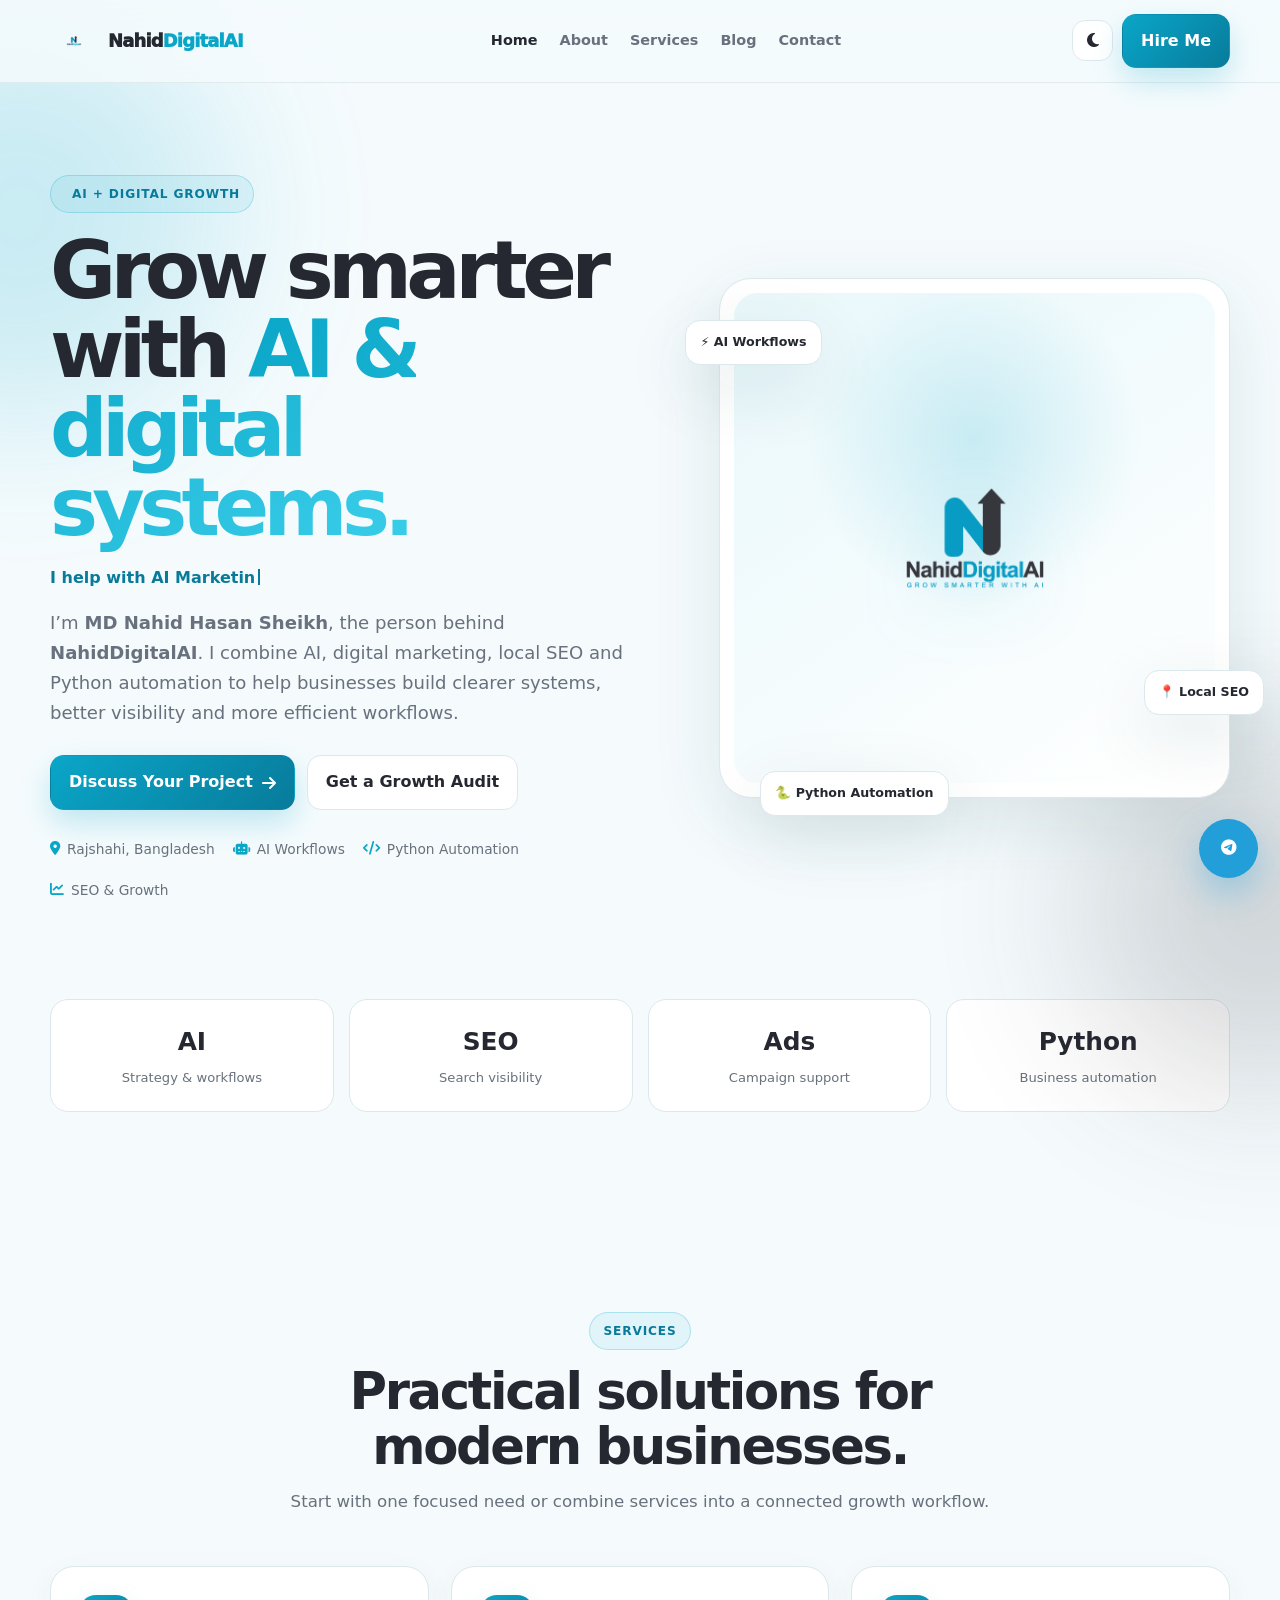
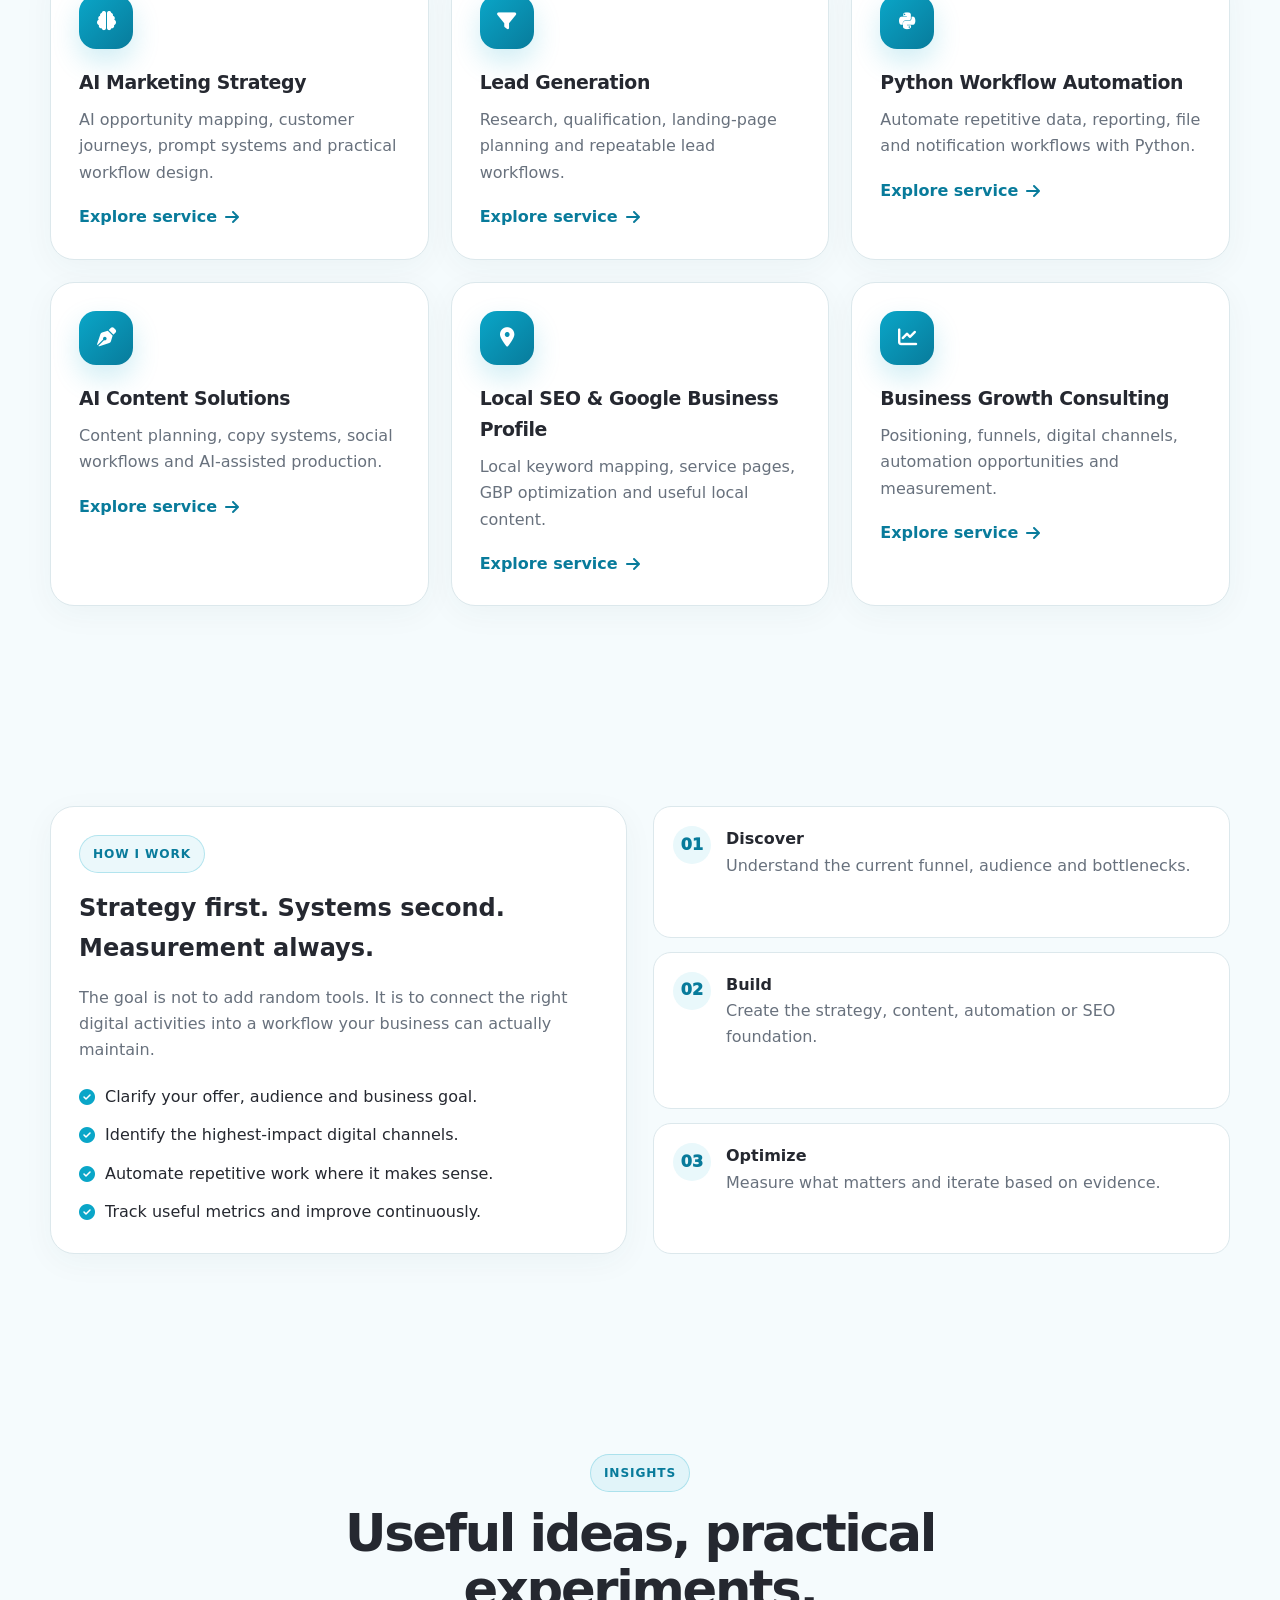
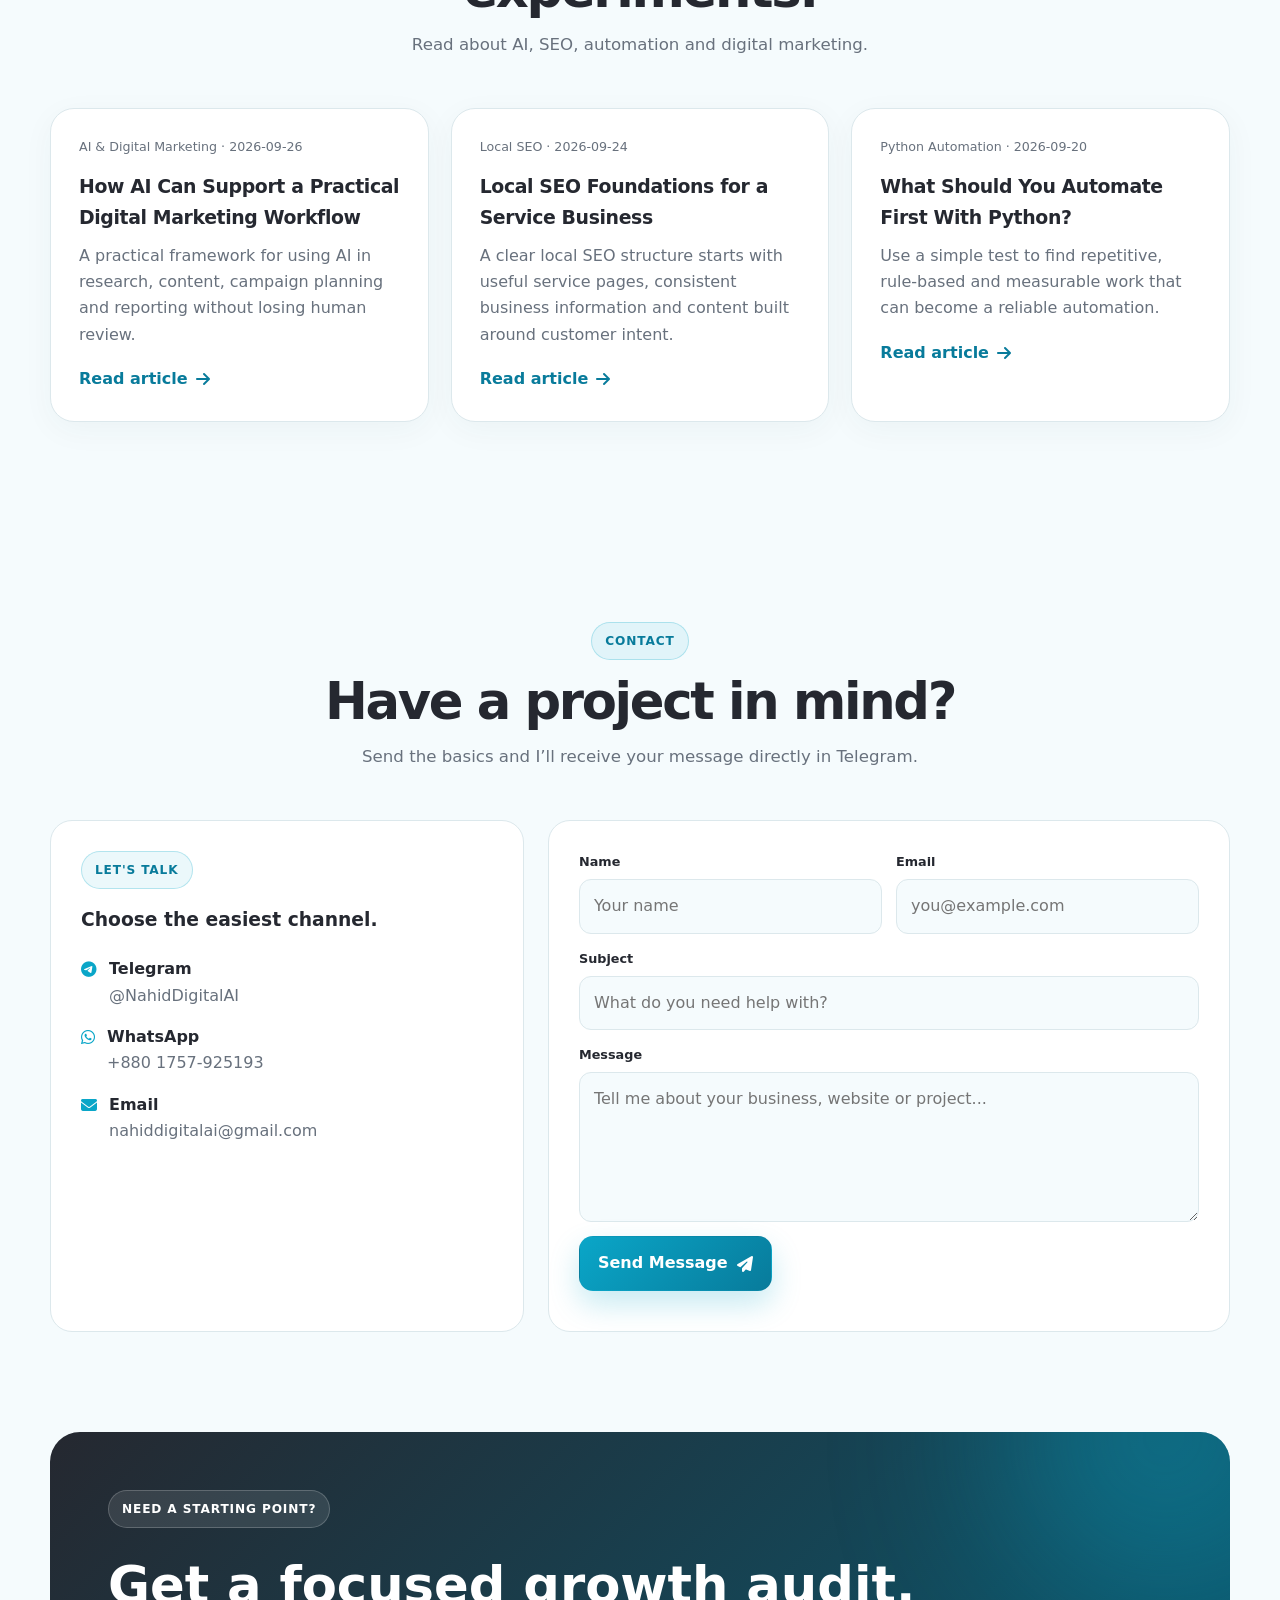
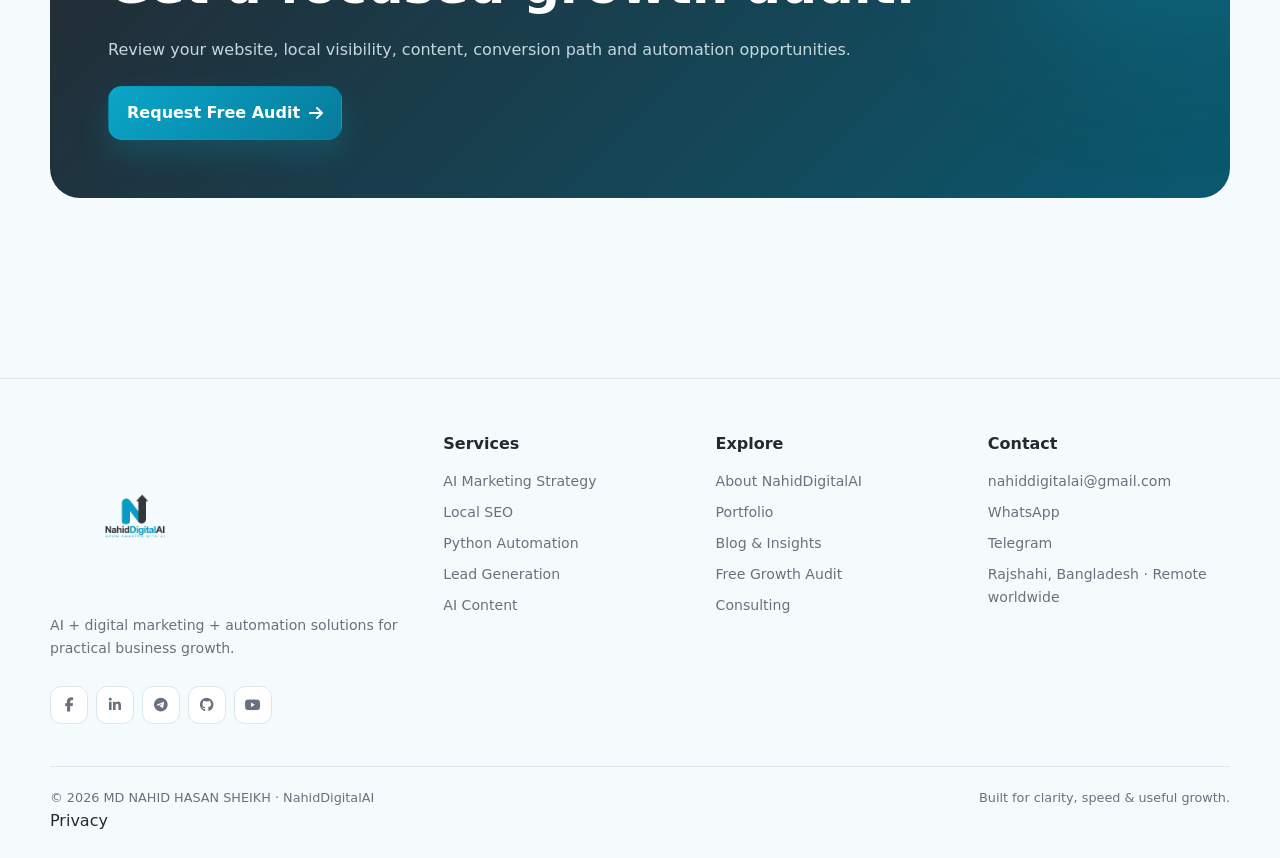
==== commit b3b64769: "Add files via upload" ====
--- a/index.html
+++ b/index.html
@@ -1,909 +1,74 @@
-<!DOCTYPE html>
+<!doctype html>
 <html lang="en" data-theme="light">
 <head>
-    <meta charset="UTF-8">
-    <meta name="viewport" content="width=device-width, initial-scale=1.0">
-    
-    <!-- Website Favicon / Browser Tab Logo -->
-    <link rel="icon" type="image/png" href="NahidDigitalAI.png">
+<meta charset="utf-8"><meta name="viewport" content="width=device-width,initial-scale=1">
+<title>MD Nahid Hasan Sheikh | NahidDigitalAI — AI, Digital Marketing &amp; Automation</title>
+<meta name="description" content="MD Nahid Hasan Sheikh (NahidDigitalAI) helps businesses grow with AI strategy, digital marketing, local SEO, Python automation, content and lead generation from Rajshahi, Bangladesh.">
+<meta name="author" content="MD NAHID HASAN SHEIKH">
+<meta name="robots" content="index,follow,max-image-preview:large,max-snippet:-1">
+<link rel="canonical" href="https://nahid-digital-ai.vercel.app/">
+<meta property="og:type" content="website"><meta property="og:title" content="MD Nahid Hasan Sheikh | NahidDigitalAI — AI, Digital Marketing &amp; Automation"><meta property="og:description" content="MD Nahid Hasan Sheikh (NahidDigitalAI) helps businesses grow with AI strategy, digital marketing, local SEO, Python automation, content and lead generation from Rajshahi, Bangladesh."><meta property="og:url" content="https://nahid-digital-ai.vercel.app/"><meta property="og:site_name" content="NahidDigitalAI">
+<link rel="icon" href="assets/favicon.png"><link rel="manifest" href="site.webmanifest">
+<link rel="stylesheet" href="assets/site.css">
+<link rel="stylesheet" href="https://cdnjs.cloudflare.com/ajax/libs/font-awesome/6.6.0/css/all.min.css">
+<script type="application/ld+json">{"@context": "https://schema.org", "@graph": [{"@type": "Person", "name": "MD Nahid Hasan Sheikh", "alternateName": "NahidDigitalAI", "jobTitle": "AI & Digital Marketing Professional", "url": "https://nahid-digital-ai.vercel.app/", "address": {"@type": "PostalAddress", "addressLocality": "Rajshahi", "addressRegion": "Rajshahi Division", "addressCountry": "BD"}, "sameAs": ["https://facebook.com/NahidDigitalAI", "https://linkedin.com/in/NahidDigitalAI", "https://instagram.com/NahidDigitalAI", "https://github.com/NahidDigitalAI", "https://youtube.com/@NahidDigitalAI", "https://t.me/NahidDigitalAI"]}, {"@type": "ProfessionalService", "name": "NahidDigitalAI", "url": "https://nahid-digital-ai.vercel.app/", "description": "AI, digital marketing, local SEO, Python automation, content and lead generation services.", "areaServed": {"@type": "Country", "name": "Bangladesh"}, "serviceType": ["AI Marketing Strategy", "Digital Marketing", "Local SEO", "Python Automation", "Lead Generation", "AI Content Solutions"]}]}</script></head><header class="site-header"><div class="container nav"><a class="brand-lockup" href="index.html"><img class="brand-logo" src="assets/nahid-logo.png" alt="NahidDigitalAI logo"><span class="brand-word">Nahid<span>DigitalAI</span></span></a><nav class="nav-links" id="navLinks"><a class="active" href="index.html">Home</a><a class="" href="ranking.html">About</a><a class="" href="index.html#services">Services</a><a class="" href="blog.html">Blog</a><a class="" href="index.html#contact">Contact</a></nav><div class="nav-actions"><button class="theme" id="themeToggle" aria-label="Toggle theme"><i class="fas fa-moon"></i></button><a class="btn btn-primary" href="index.html#contact">Hire Me</a><button class="menu-btn" id="menuBtn" aria-label="Menu"><i class="fas fa-bars"></i></button></div></div></header>
+<main>
+<section class="hero"><div class="container hero-grid">
+<div class="reveal"><span class="eyebrow"><i class="fas fa-sparkles"></i> AI + Digital Growth</span>
+<h1>Grow smarter with <span class="gradient">AI & digital systems.</span></h1>
+<div class="typing">I help with <span id="typingText"></span><span class="cursor"></span></div>
+<p class="hero-lead" style="margin-top:13px">I’m <strong>MD Nahid Hasan Sheikh</strong>, the person behind <strong>NahidDigitalAI</strong>. I combine AI, digital marketing, local SEO and Python automation to help businesses build clearer systems, better visibility and more efficient workflows.</p>
+<div class="hero-actions"><a class="btn btn-primary" href="#contact">Discuss Your Project <i class="fas fa-arrow-right"></i></a><a class="btn btn-ghost" href="free-audit.html">Get a Growth Audit</a></div>
+<div class="trust-row"><span><i class="fas fa-location-dot"></i> Rajshahi, Bangladesh</span><span><i class="fas fa-robot"></i> AI Workflows</span><span><i class="fas fa-code"></i> Python Automation</span><span><i class="fas fa-chart-line"></i> SEO & Growth</span></div>
+</div>
+<div class="hero-visual reveal"><div class="profile-card"><div class="profile-art"><img src="assets/nahid-logo.png" alt="NahidDigitalAI brand logo"></div></div><div class="float-chip chip-1">⚡ AI Workflows</div><div class="float-chip chip-2">📍 Local SEO</div><div class="float-chip chip-3">🐍 Python Automation</div></div>
+</div></section>
 
-    <!-- Ultimate Local SEO Meta Tags for High Ranking in Rajshahi & Google -->
-    <title>MD NAHID HASAN SHEIKH | Top Digital Marketing & AI Expert in Rajshahi</title>
-    <meta name="description" content="MD NAHID HASAN SHEIKH (NahidDigitalAI) is the Best Digital Marketing and AI Expert in Rajshahi, Bangladesh. Specializing in AI business growth, Python automation, Local SEO, and Facebook Ads.">
-    <meta name="keywords" content="MD NAHID HASAN SHEIKH, NahidDigitalAI, Best Digital Marketing Expert in Rajshahi, Top AI Expert Bangladesh, AI Marketing Strategist Rajshahi, Local SEO Expert Bangladesh, Python Automation Specialist Rajshahi, Data Scraping Expert, Telegram Bot Developer, Business Growth Specialist, Facebook Ads Expert Rajshahi, Best Freelancer in Rajshahi">
-    <meta name="author" content="MD NAHID HASAN SHEIKH">
-    <meta name="robots" content="index, follow, max-snippet:-1, max-image-preview:large, max-video-preview:-1">
-    <link rel="canonical" href="https://yourwebsite.com" />
-    
-    <!-- Open Graph for Social Media Optimization -->
-    <meta property="og:title" content="MD NAHID HASAN SHEIKH | NahidDigitalAI - Local SEO & AI Expert">
-    <meta property="og:description" content="Scale your business smarter using AI, Python automation, and data-driven digital marketing strategies with MD NAHID HASAN SHEIKH in Rajshahi.">
-    <meta property="og:type" content="website">
+<section class="section" style="padding-top:20px"><div class="container"><div class="stats">
+<div class="stat reveal"><strong>AI</strong><span>Strategy & workflows</span></div><div class="stat reveal"><strong>SEO</strong><span>Search visibility</span></div><div class="stat reveal"><strong>Ads</strong><span>Campaign support</span></div><div class="stat reveal"><strong>Python</strong><span>Business automation</span></div>
+</div></div></section>
 
-    <!-- AOS Scroll Animation CSS -->
-    <link href="https://unpkg.com/aos@2.3.1/dist/aos.css" rel="stylesheet">
-    
-    <!-- FontAwesome for Icons -->
-    <link rel="stylesheet" href="https://cdnjs.cloudflare.com/ajax/libs/font-awesome/6.4.0/css/all.min.css">
-    
-    <!-- Advanced JSON-LD Schema Markup (Person + Local Professional Service) -->
-    <script type="application/ld+json">
-    {
-      "@context": "https://schema.org",
-      "@graph": [
-        {
-          "@type": "Person",
-          "name": "MD NAHID HASAN SHEIKH",
-          "alternateName": "NahidDigitalAI",
-          "jobTitle": "Digital Marketing & AI Automation Expert",
-          "description": "Top Digital Marketing, Python Automation, and AI Expert based in Rajshahi, Bangladesh.",
-          "url": "https://yourwebsite.com",
-          "address": {
-            "@type": "PostalAddress",
-            "addressLocality": "Rajshahi",
-            "addressRegion": "Rajshahi Division",
-            "addressCountry": "Bangladesh"
-          },
-          "sameAs": [
-            "https://facebook.com/NahidDigitalAI",
-            "https://instagram.com/NahidDigitalAI",
-            "https://linkedin.com/in/NahidDigitalAI",
-            "https://twitter.com/NahidDigitalAI",
-            "https://github.com/NahidDigitalAI",
-            "https://youtube.com/@NahidDigitalAI"
-          ]
-        },
-        {
-          "@type": "ProfessionalService",
-          "name": "NahidDigitalAI - Digital Marketing & AI Agency",
-          "image": "https://yourwebsite.com/NahidDigitalAI.png",
-          "description": "Providing top-notch AI Business Growth, Local SEO, Python Automation, and Facebook Ads services in Rajshahi and worldwide.",
-          "address": {
-            "@type": "PostalAddress",
-            "addressLocality": "Rajshahi",
-            "addressRegion": "Rajshahi Division",
-            "addressCountry": "Bangladesh"
-          },
-          "geo": {
-            "@type": "GeoCoordinates",
-            "latitude": "24.3745",
-            "longitude": "88.6042"
-          },
-          "url": "https://yourwebsite.com",
-          "priceRange": "$$",
-          "openingHoursSpecification": [
-            {
-              "@type": "OpeningHoursSpecification",
-              "dayOfWeek": ["Monday", "Tuesday", "Wednesday", "Thursday", "Friday", "Saturday", "Sunday"],
-              "opens": "09:00",
-              "closes": "22:00"
-            }
-          ]
-        }
-      ]
-    }
-    </script>
+<section class="section" id="services"><div class="container"><div class="section-head reveal"><span class="eyebrow">Services</span><h2>Practical solutions for modern businesses.</h2><p>Start with one focused need or combine services into a connected growth workflow.</p></div>
+<div class="grid">
+<article class="card service-card reveal"><div class="icon"><i class="fas fa-brain"></i></div><h3>AI Marketing Strategy</h3><p>AI opportunity mapping, customer journeys, prompt systems and practical workflow design.</p><a class="link" href="ai-strategy.html">Explore service <i class="fas fa-arrow-right"></i></a></article>
+<article class="card service-card reveal"><div class="icon"><i class="fas fa-filter"></i></div><h3>Lead Generation</h3><p>Research, qualification, landing-page planning and repeatable lead workflows.</p><a class="link" href="lead-generation.html">Explore service <i class="fas fa-arrow-right"></i></a></article>
+<article class="card service-card reveal"><div class="icon"><i class="fab fa-python"></i></div><h3>Python Workflow Automation</h3><p>Automate repetitive data, reporting, file and notification workflows with Python.</p><a class="link" href="automation.html">Explore service <i class="fas fa-arrow-right"></i></a></article>
+<article class="card service-card reveal"><div class="icon"><i class="fas fa-pen-nib"></i></div><h3>AI Content Solutions</h3><p>Content planning, copy systems, social workflows and AI-assisted production.</p><a class="link" href="content-solutions.html">Explore service <i class="fas fa-arrow-right"></i></a></article>
+<article class="card service-card reveal"><div class="icon"><i class="fas fa-location-dot"></i></div><h3>Local SEO & Google Business Profile</h3><p>Local keyword mapping, service pages, GBP optimization and useful local content.</p><a class="link" href="local-seo.html">Explore service <i class="fas fa-arrow-right"></i></a></article>
+<article class="card service-card reveal"><div class="icon"><i class="fas fa-chart-line"></i></div><h3>Business Growth Consulting</h3><p>Positioning, funnels, digital channels, automation opportunities and measurement.</p><a class="link" href="consulting.html">Explore service <i class="fas fa-arrow-right"></i></a></article>
+</div></div></section>
 
-    <style>
-        @import url('https://fonts.googleapis.com/css2?family=Inter:wght@300;400;600;800&family=Playfair+Display:wght@700&display=swap');
+<section class="section"><div class="container split"><div class="card reveal"><span class="eyebrow">How I work</span><h2 style="margin:16px 0">Strategy first. Systems second. Measurement always.</h2><p class="muted">The goal is not to add random tools. It is to connect the right digital activities into a workflow your business can actually maintain.</p><div class="checklist"><div class="check"><i class="fas fa-circle-check"></i><span>Clarify your offer, audience and business goal.</span></div><div class="check"><i class="fas fa-circle-check"></i><span>Identify the highest-impact digital channels.</span></div><div class="check"><i class="fas fa-circle-check"></i><span>Automate repetitive work where it makes sense.</span></div><div class="check"><i class="fas fa-circle-check"></i><span>Track useful metrics and improve continuously.</span></div></div></div>
+<div class="process"><div class="step reveal"><span class="step-no">01</span><div><strong>Discover</strong><p class="muted">Understand the current funnel, audience and bottlenecks.</p></div></div><div class="step reveal"><span class="step-no">02</span><div><strong>Build</strong><p class="muted">Create the strategy, content, automation or SEO foundation.</p></div></div><div class="step reveal"><span class="step-no">03</span><div><strong>Optimize</strong><p class="muted">Measure what matters and iterate based on evidence.</p></div></div></div></div></section>
 
-        /* =========================================
-           🎨 BRAND LOGO COLOR SYNCED
-           ========================================= */
-        :root {
-            --primary-color: #009eca; 
-            --primary-color-rgb: 0, 158, 202; 
-            
-            --bg-color: #f8fafc;
-            --text-dark: #0f172a;
-            --text-light: #64748b;
-            --card-bg: #ffffff;
-            --nav-bg: rgba(255, 255, 255, 0.95);
-            --border-color: rgba(0,0,0,0.05);
-            --shadow: 0 10px 30px rgba(0,0,0,0.03);
-            --hover-shadow: 0 20px 40px rgba(var(--primary-color-rgb), 0.15);
-        }
+<section class="section" id="blog"><div class="container"><div class="section-head reveal"><span class="eyebrow">Insights</span><h2>Useful ideas, practical experiments.</h2><p>Read about AI, SEO, automation and digital marketing.</p></div><div id="homeBlogGrid" class="grid"></div></div></section>
 
-        [data-theme="dark"] {
-            --bg-color: #0b1120;
-            --text-dark: #f8fafc;
-            --text-light: #94a3b8;
-            --card-bg: #1e293b;
-            --nav-bg: rgba(11, 17, 32, 0.95);
-            --border-color: rgba(255,255,255,0.05);
-            --shadow: 0 10px 30px rgba(0,0,0,0.3);
-            --hover-shadow: 0 20px 40px rgba(var(--primary-color-rgb), 0.25);
-        }
+<section class="section" id="contact"><div class="container"><div class="section-head reveal"><span class="eyebrow">Contact</span><h2>Have a project in mind?</h2><p>Send the basics and I’ll receive your message directly in Telegram.</p></div>
+<div class="contact-grid"><div class="contact-card reveal"><span class="eyebrow">Let's talk</span><h3 style="margin:16px 0 6px">Choose the easiest channel.</h3><div class="contact-list"><div class="contact-item"><i class="fab fa-telegram"></i><div><strong>Telegram</strong><p class="muted">@NahidDigitalAI</p></div></div><div class="contact-item"><i class="fab fa-whatsapp"></i><div><strong>WhatsApp</strong><p class="muted">+880 1757-925193</p></div></div><div class="contact-item"><i class="fas fa-envelope"></i><div><strong>Email</strong><p class="muted">nahiddigitalai@gmail.com</p></div></div></div></div>
+<div class="contact-card reveal"><form id="contactForm"><div class="form-grid"><div class="field"><label>Name</label><input id="senderName" required placeholder="Your name"></div><div class="field"><label>Email</label><input id="senderEmail" type="email" required placeholder="you@example.com"></div></div><div class="field"><label>Subject</label><input id="senderSubject" required placeholder="What do you need help with?"></div><div class="field"><label>Message</label><textarea id="senderMessage" required placeholder="Tell me about your business, website or project..."></textarea></div><button class="btn btn-primary" id="submitBtn" type="submit">Send Message <i class="fas fa-paper-plane"></i></button><div class="form-status" id="contactStatus"></div></form></div></div></div></section>
 
-        * {
-            margin: 0;
-            padding: 0;
-            box-sizing: border-box;
-            font-family: 'Inter', sans-serif;
-            scroll-behavior: smooth;
-            -webkit-user-select: none;
-            -ms-user-select: none;
-            user-select: none;
-        }
-
-        input, textarea {
-            -webkit-user-select: text;
-            -ms-user-select: text;
-            user-select: text;
-        }
-
-        /* -------------------------------------
-           ✨ READING PROGRESS BAR (TOP)
-           ------------------------------------- */
-        .reading-progress-container {
-            position: fixed;
-            top: 0;
-            left: 0;
-            width: 100%;
-            height: 4px;
-            background: transparent;
-            z-index: 1001;
-        }
-        .reading-progress-bar {
-            height: 100%;
-            background: var(--primary-color);
-            width: 0%;
-            transition: width 0.1s ease-out;
-        }
-
-        /* -------------------------------------
-           ✨ PREMIUM CUSTOM SCROLLBAR
-           ------------------------------------- */
-        ::-webkit-scrollbar {
-            width: 8px;
-        }
-        ::-webkit-scrollbar-track {
-            background: var(--bg-color);
-        }
-        ::-webkit-scrollbar-thumb {
-            background: var(--primary-color);
-            border-radius: 10px;
-        }
-        ::-webkit-scrollbar-thumb:hover {
-            background: var(--text-dark);
-        }
-
-        body {
-            background-color: var(--bg-color);
-            color: var(--text-dark);
-            transition: background-color 0.4s ease, color 0.4s ease;
-            overflow-x: hidden;
-        }
-
-        /* Navigation Bar */
-        header { display: flex; justify-content: space-between; align-items: center; padding: 1.2rem 5%; background: var(--nav-bg); backdrop-filter: blur(10px); box-shadow: 0 2px 15px var(--border-color); position: fixed; width: 100%; top: 0; z-index: 100; }
-        .brand-wrapper { display: flex; align-items: center; gap: 10px; }
-        .nav-brand { font-size: 1.5rem; font-weight: 800; color: var(--text-dark); text-decoration: none; letter-spacing: -0.5px; }
-        .nav-brand span { color: var(--primary-color); }
-        .status-ping { display: flex; position: relative; width: 12px; height: 12px; }
-        .ping-animate { position: absolute; height: 100%; width: 100%; border-radius: 50%; background-color: #22c55e; opacity: 0.75; animation: ping 1.5s cubic-bezier(0, 0, 0.2, 1) infinite; }
-        .ping-dot { position: relative; border-radius: 50%; height: 12px; width: 12px; background-color: #22c55e; }
-        @keyframes ping { 75%, 100% { transform: scale(2.5); opacity: 0; } }
-        
-        .nav-menu { display: flex; gap: 1.5rem; align-items: center; list-style: none; }
-        .nav-menu a { text-decoration: none; color: var(--text-dark); font-weight: 600; font-size: 0.95rem; transition: color 0.3s; }
-        .nav-menu a:hover { color: var(--primary-color); }
-
-        .nav-actions { display: flex; align-items: center; gap: 1rem; }
-        .theme-switch { background: none; border: none; font-size: 1.4rem; color: var(--text-dark); cursor: pointer; transition: 0.3s; }
-        .theme-switch:hover { color: var(--primary-color); transform: scale(1.1); }
-        .contact-btn { background: var(--primary-color); color: #fff; padding: 10px 20px; border-radius: 8px; text-decoration: none; font-weight: 600; transition: 0.3s; }
-        .contact-btn:hover { background: var(--text-dark); color: #fff; }
-
-        /* Hero Section */
-        .hero { display: flex; align-items: center; justify-content: space-between; min-height: 100vh; padding: 8rem 5% 4rem; max-width: 1300px; margin: 0 auto; }
-        .hero-content { flex: 1; padding-right: 2rem; }
-        .hero-tag { display: inline-block; background: rgba(var(--primary-color-rgb), 0.1); color: var(--primary-color); padding: 6px 16px; border-radius: 50px; font-weight: 600; font-size: 0.9rem; margin-bottom: 1.5rem; }
-        .hero-title { font-size: 3.8rem; font-weight: 800; line-height: 1.1; margin-bottom: 1rem; color: var(--text-dark); font-family: 'Playfair Display', serif; }
-        .hero-title span { color: var(--primary-color); }
-        .typing-container { font-size: 1.6rem; font-weight: 600; margin-bottom: 2rem; height: 40px; }
-        .type-text { color: var(--primary-color); border-right: 3px solid var(--primary-color); padding-right: 5px; animation: blink 0.7s infinite; }
-        .hero-desc { font-size: 1.1rem; line-height: 1.8; color: var(--text-light); margin-bottom: 2.5rem; max-width: 600px; }
-        .hero-social { display: flex; gap: 12px; margin-bottom: 3rem; }
-        .social-icon { display: flex; align-items: center; justify-content: center; width: 45px; height: 45px; border-radius: 10px; background: var(--card-bg); color: var(--text-dark); font-size: 1.3rem; text-decoration: none; transition: all 0.3s; box-shadow: var(--shadow); border: 1px solid var(--border-color); }
-        .social-icon svg { width: 20px; height: 20px; fill: currentColor; transition: fill 0.3s; }
-        .social-icon:hover { background: var(--primary-color); color: #fff; transform: translateY(-5px); border-color: var(--primary-color); }
-        .hero-image { flex: 1; display: flex; justify-content: center; align-items: center; }
-        .hero-image img { max-width: 100%; width: 450px; filter: drop-shadow(0 20px 30px rgba(0,0,0,0.1)); }
-        [data-theme="dark"] .hero-image img { filter: drop-shadow(0 20px 30px rgba(255,255,255,0.05)); }
-
-        /* General Sections */
-        section { padding: 6rem 5%; max-width: 1300px; margin: 0 auto; }
-        .section-header { text-align: center; margin-bottom: 3rem; }
-        .section-header h2 { font-size: 2.5rem; font-weight: 800; color: var(--text-dark); margin-bottom: 1rem; font-family: 'Playfair Display', serif; }
-        .section-header p { color: var(--text-light); font-size: 1.1rem; max-width: 600px; margin: 0 auto; }
-
-        /* Blog Search & Filter Bar */
-        .blog-filter-wrapper { display: flex; flex-direction: column; gap: 1.5rem; margin-bottom: 3rem; align-items: center; }
-        .blog-search-box { position: relative; width: 100%; max-width: 500px; }
-        .blog-search-box input { width: 100%; padding: 12px 20px 12px 45px; border-radius: 50px; border: 1px solid var(--border-color); background: var(--card-bg); color: var(--text-dark); font-size: 1rem; outline: none; transition: border 0.3s; box-shadow: var(--shadow); }
-        .blog-search-box input:focus { border-color: var(--primary-color); }
-        .blog-search-box i { position: absolute; left: 18px; top: 50%; transform: translateY(-50%); color: var(--text-light); }
-
-        .blog-categories { display: flex; gap: 10px; flex-wrap: wrap; justify-content: center; }
-        .cat-btn { background: var(--card-bg); border: 1px solid var(--border-color); color: var(--text-light); padding: 8px 18px; border-radius: 50px; font-weight: 600; font-size: 0.9rem; cursor: pointer; transition: 0.3s; box-shadow: var(--shadow); }
-        .cat-btn:hover, .cat-btn.active { background: var(--primary-color); color: #fff; border-color: var(--primary-color); }
-
-        .grid-container { display: grid; grid-template-columns: repeat(auto-fit, minmax(280px, 1fr)); gap: 2rem; }
-        .card { background: var(--card-bg); padding: 2.5rem 2rem; border-radius: 16px; box-shadow: var(--shadow); border: 1px solid var(--border-color); transition: all 0.3s ease; position: relative; }
-        .card:hover { transform: translateY(-10px); box-shadow: var(--hover-shadow); border-color: var(--primary-color); }
-        .card-icon { width: 60px; height: 60px; background: rgba(var(--primary-color-rgb), 0.1); color: var(--primary-color); border-radius: 12px; display: flex; align-items: center; justify-content: center; font-size: 1.8rem; margin-bottom: 1.5rem; }
-        .card h3 { font-size: 1.3rem; font-weight: 700; margin-bottom: 1rem; color: var(--text-dark); }
-        .card p { color: var(--text-light); line-height: 1.6; font-size: 0.95rem; }
-
-        /* Blog Card Customization */
-        .blog-card { display: flex; flex-direction: column; justify-content: space-between; }
-        .blog-meta { font-size: 0.85rem; color: var(--primary-color); font-weight: 600; margin-bottom: 0.5rem; display: flex; justify-content: space-between; align-items: center; }
-        .reading-time { background: rgba(var(--primary-color-rgb), 0.1); padding: 3px 8px; border-radius: 4px; font-size: 0.75rem; }
-        .blog-desc { margin-bottom: 1.5rem; }
-        .read-more-btn { background: transparent; border: none; color: var(--primary-color); font-weight: 600; cursor: pointer; display: flex; align-items: center; gap: 5px; font-size: 0.95rem; text-decoration: none; }
-        .read-more-btn:hover { text-decoration: underline; }
-
-        /* Stats Section */
-        .stats-wrapper { display: flex; justify-content: center; gap: 3rem; flex-wrap: wrap; text-align: center; background: var(--card-bg); padding: 3rem; border-radius: 16px; box-shadow: var(--shadow); border: 1px solid var(--border-color); }
-        .stat-item h3 { font-size: 2.5rem; color: var(--primary-color); font-weight: 800; margin-bottom: 0.5rem; }
-        .stat-item p { color: var(--text-light); font-weight: 600; }
-
-        /* Contact Form Section */
-        .contact-container { background: var(--card-bg); padding: 3rem; border-radius: 16px; box-shadow: var(--shadow); max-width: 800px; margin: 0 auto; border: 1px solid var(--border-color); }
-        .contact-form { display: flex; flex-direction: column; gap: 1.5rem; }
-        .input-group { display: flex; gap: 1.5rem; }
-        .contact-form input, .contact-form textarea, .admin-modal-box input, .admin-modal-box textarea { width: 100%; padding: 15px; border-radius: 8px; border: 1px solid var(--border-color); background: var(--bg-color); color: var(--text-dark); font-size: 1rem; outline: none; transition: border 0.3s; }
-        .contact-form input:focus, .contact-form textarea:focus, .admin-modal-box input:focus, .admin-modal-box textarea:focus { border-color: var(--primary-color); }
-        .submit-btn { background: var(--primary-color); color: #fff; border: none; padding: 15px; border-radius: 8px; font-size: 1.1rem; font-weight: 600; cursor: pointer; transition: 0.3s; }
-        .submit-btn:hover { background: var(--text-dark); }
-
-        /* Modals Overlay Styles */
-        .modal-overlay {
-            position: fixed;
-            top: 0; left: 0; width: 100%; height: 100%;
-            background: rgba(0, 0, 0, 0.6);
-            backdrop-filter: blur(5px);
-            display: flex; justify-content: center; align-items: center;
-            z-index: 9999;
-            opacity: 0; visibility: hidden;
-            transition: all 0.3s ease;
-        }
-        .modal-overlay.active {
-            opacity: 1; visibility: visible;
-        }
-        .modal-box {
-            background: var(--card-bg);
-            padding: 2.5rem;
-            border-radius: 16px;
-            text-align: center;
-            max-width: 400px; width: 90%;
-            box-shadow: 0 20px 40px rgba(0,0,0,0.2);
-            transform: scale(0.8);
-            transition: transform 0.3s ease;
-            border: 1px solid var(--border-color);
-        }
-        .modal-overlay.active .modal-box {
-            transform: scale(1);
-        }
-        .modal-icon {
-            font-size: 3rem;
-            color: #22c55e;
-            margin-bottom: 1rem;
-        }
-        .modal-box h3 {
-            font-size: 1.5rem;
-            color: var(--text-dark);
-            margin-bottom: 0.5rem;
-        }
-        .modal-box p {
-            color: var(--text-light);
-            font-size: 0.95rem;
-            margin-bottom: 1.5rem;
-        }
-        .modal-close-btn {
-            background: var(--primary-color);
-            color: #fff; border: none;
-            padding: 10px 25px; border-radius: 50px;
-            font-weight: 600; cursor: pointer;
-            transition: 0.3s;
-        }
-        .modal-close-btn:hover {
-            opacity: 0.9; transform: translateY(-2px);
-        }
-
-        /* Admin / Blog Modal Box */
-        .admin-modal-box {
-            background: var(--card-bg);
-            padding: 2.5rem;
-            border-radius: 16px;
-            max-width: 650px; width: 90%;
-            box-shadow: 0 20px 40px rgba(0,0,0,0.2);
-            transform: scale(0.8);
-            transition: transform 0.3s ease;
-            border: 1px solid var(--border-color);
-            max-height: 90vh;
-            overflow-y: auto;
-        }
-        .modal-overlay.active .admin-modal-box {
-            transform: scale(1);
-        }
-        .admin-form {
-            display: flex;
-            flex-direction: column;
-            gap: 1.2rem;
-            margin-top: 1rem;
-        }
-        .admin-header-flex {
-            display: flex;
-            justify-content: space-between;
-            align-items: center;
-            margin-bottom: 1rem;
-        }
-        .close-x {
-            background: none; border: none; font-size: 1.5rem; color: var(--text-light); cursor: pointer;
-        }
-
-        /* Admin Post Management List */
-        .admin-post-item {
-            display: flex;
-            justify-content: space-between;
-            align-items: center;
-            background: var(--bg-color);
-            padding: 10px 15px;
-            border-radius: 8px;
-            margin-bottom: 8px;
-            border: 1px solid var(--border-color);
-        }
-        .admin-post-title {
-            font-size: 0.95rem;
-            font-weight: 600;
-            color: var(--text-dark);
-            white-space: nowrap;
-            overflow: hidden;
-            text-overflow: ellipsis;
-            max-width: 350px;
-        }
-        .delete-post-btn {
-            background: #ef4444;
-            color: white;
-            border: none;
-            padding: 6px 12px;
-            border-radius: 6px;
-            cursor: pointer;
-            font-size: 0.85rem;
-            transition: 0.3s;
-        }
-        .delete-post-btn:hover {
-            background: #dc2626;
-        }
-
-        /* Floating WhatsApp Button & Back to Top */
-        .floating-wa { position: fixed; bottom: 30px; right: 30px; background-color: #25d366; color: white; border-radius: 50px; width: 60px; height: 60px; display: flex; justify-content: center; align-items: center; font-size: 30px; box-shadow: 0 4px 15px rgba(37, 211, 102, 0.4); z-index: 1000; transition: 0.3s; text-decoration: none; }
-        .floating-wa:hover { transform: scale(1.1); box-shadow: 0 6px 20px rgba(37, 211, 102, 0.6); }
-
-        .back-to-top { position: fixed; bottom: 30px; left: 30px; background-color: var(--primary-color); color: white; border-radius: 50px; width: 50px; height: 50px; display: flex; justify-content: center; align-items: center; font-size: 20px; box-shadow: var(--shadow); z-index: 1000; transition: 0.3s; opacity: 0; visibility: hidden; cursor: pointer; border: none; }
-        .back-to-top.show { opacity: 1; visibility: visible; }
-        .back-to-top:hover { transform: scale(1.1); }
-
-        /* Footer & Full Social Links */
-        footer { display: flex; flex-direction: column; align-items: center; gap: 1.5rem; text-align: center; padding: 3rem 5%; background: var(--card-bg); border-top: 1px solid var(--border-color); color: var(--text-light); margin-top: 2rem; }
-        .footer-social { display: flex; gap: 10px; flex-wrap: wrap; justify-content: center; max-width: 850px; }
-        .share-btn { background: var(--primary-color); color: #ffffff; border: none; padding: 12px 28px; border-radius: 50px; font-size: 1rem; font-weight: 600; cursor: pointer; display: flex; align-items: center; gap: 10px; box-shadow: 0 4px 15px rgba(var(--primary-color-rgb), 0.3); transition: 0.3s; margin-top: 1rem; }
-        .share-btn:hover { transform: translateY(-3px); box-shadow: 0 8px 25px rgba(var(--primary-color-rgb), 0.4); }
-
-        /* Responsive Design */
-        @media (max-width: 768px) {
-            .hero { flex-direction: column; text-align: center; padding-top: 8rem; }
-            .hero-content { padding-right: 0; margin-bottom: 4rem; display: flex; flex-direction: column; align-items: center; }
-            .hero-social { justify-content: center; }
-            .input-group { flex-direction: column; }
-            .nav-menu { display: none; }
-        }
-    </style>
-</head>
-<body>
-
-    <!-- Reading Progress Bar -->
-    <div class="reading-progress-container">
-        <div id="readingProgressBar" class="reading-progress-bar"></div>
-    </div>
-
-    <!-- Success Modal Pop-up -->
-    <div id="successModal" class="modal-overlay">
-        <div class="modal-box">
-            <div class="modal-icon"><i class="fas fa-check-circle"></i></div>
-            <h3 id="modalTitle">Message Sent!</h3>
-            <p id="modalDesc">Thank you for reaching out. We will get back to you soon.</p>
-            <button id="closeModalBtn" class="modal-close-btn">OK</button>
-        </div>
-    </div>
-
-    <!-- Secret Keyboard Shortcut Admin Modal (Ctrl + M) -->
-    <div id="adminModal" class="modal-overlay">
-        <div class="admin-modal-box">
-            <div class="admin-header-flex">
-                <h3 id="adminModalTitle" style="color: var(--text-dark);">Admin Portal</h3>
-                <button class="close-x" id="closeAdminModal"><i class="fas fa-times"></i></button>
-            </div>
-            
-            <!-- Login View -->
-            <div id="adminLoginView">
-                <p style="color: var(--text-light); margin-bottom: 1rem;">Enter your credentials to manage blog posts.</p>
-                <form id="adminLoginForm" class="admin-form">
-                    <input type="text" id="adminUser" placeholder="Username (nahid)" required>
-                    <input type="password" id="adminPass" placeholder="Password (ai2026)" required>
-                    <button type="submit" class="submit-btn">Login <i class="fas fa-lock-open"></i></button>
-                </form>
-            </div>
-
-            <!-- Blog Creator & Manager View -->
-            <div id="adminPostView" style="display: none;">
-                <p style="color: var(--text-light); margin-bottom: 1rem; font-weight: 600;">Publish New Article</p>
-                <form id="blogPostForm" class="admin-form" style="margin-bottom: 2rem;">
-                    <input type="text" id="blogTitle" placeholder="Blog Post Title" required>
-                    <input type="text" id="blogCategory" placeholder="Category (e.g., AI & Python, Local SEO)" required>
-                    <textarea id="blogContent" rows="4" placeholder="Write your full article content here..." required></textarea>
-                    <button type="submit" class="submit-btn">Publish Post <i class="fas fa-paper-plane"></i></button>
-                </form>
-
-                <hr style="border: 0; border-top: 1px solid var(--border-color); margin: 1.5rem 0;">
-                
-                <p style="color: var(--text-dark); margin-bottom: 0.8rem; font-weight: 700;">Manage / Delete Existing Posts</p>
-                <div id="adminPostList" style="max-height: 200px; overflow-y: auto;">
-                    <!-- Post list for deletion will load here -->
-                </div>
-            </div>
-        </div>
-    </div>
-
-    <!-- Floating WhatsApp Button -->
-    <a href="https://wa.me/+8801757925193" class="floating-wa" target="_blank" title="Chat on WhatsApp">
-        <i class="fab fa-whatsapp"></i>
-    </a>
-
-    <!-- Back to Top Button -->
-    <button id="backToTopBtn" class="back-to-top" title="Back to Top">
-        <i class="fas fa-arrow-up"></i>
-    </button>
-
-    <!-- Professional Navbar -->
-    <header>
-        <div class="brand-wrapper">
-            <a href="#" class="nav-brand">Nahid<span>DigitalAI</span></a>
-            <span class="status-ping" title="Available for Freelance Work">
-                <span class="ping-animate"></span>
-                <span class="ping-dot"></span>
-            </span>
-        </div>
-        <ul class="nav-menu">
-            <li><a href="#experience">Experience</a></li>
-            <li><a href="#services">Services</a></li>
-            <li><a href="ranking.html">About</a></li>
-            <li><a href="#blog">Blog</a></li>
-            <li><a href="#contact">Contact</a></li>
-        </ul>
-        <div class="nav-actions">
-            <button class="theme-switch" id="themeToggle" title="Toggle Dark/Light Mode">
-                <i class="fas fa-moon"></i>
-            </button>
-            <a href="#contact" class="contact-btn">
-                <i class="fas fa-envelope"></i> Hire Me
-            </a>
-        </div>
-    </header>
-
-    <!-- Main Hero Section -->
-    <main class="hero">
-        <div class="hero-content" data-aos="fade-right" data-aos-duration="1000">
-            <div class="hero-tag">Best Digital Marketing Expert in Rajshahi</div>
-            <h1 class="hero-title">MD NAHID HASAN <span>SHEIKH</span></h1>
-            <div class="typing-container">
-                I specialize in <span class="type-text"></span>
-            </div>
-            <p class="hero-desc">
-                Welcome to <strong>NahidDigitalAI</strong>. As a dedicated SEO Expert and AI Marketing Strategist based in Rajshahi, I help businesses grow smarter by combining cutting-edge tech, Python automation, and data-driven digital marketing.
-            </p>
-
-            <div class="hero-social">
-                <a href="https://facebook.com/NahidDigitalAI" target="_blank" class="social-icon" title="Facebook"><i class="fab fa-facebook-f"></i></a>
-                <a href="https://linkedin.com/in/NahidDigitalAI" target="_blank" class="social-icon" title="LinkedIn"><i class="fab fa-linkedin-in"></i></a>
-                <a href="https://instagram.com/NahidDigitalAI" target="_blank" class="social-icon" title="Instagram"><i class="fab fa-instagram"></i></a>
-                <a href="https://twitter.com/NahidDigitalAI" target="_blank" class="social-icon" title="X (Twitter)">
-                    <svg viewBox="0 0 24 24"><path d="M18.244 2.25h3.308l-7.227 8.26 8.502 11.24H16.17l-5.214-6.817L4.99 21.75H1.68l7.73-8.835L1.254 2.25H8.08l4.713 6.231zm-1.161 17.52h1.833L7.084 4.126H5.117z"/></svg>
-                </a>
-                <a href="https://youtube.com/@NahidDigitalAI" target="_blank" class="social-icon" title="YouTube"><i class="fab fa-youtube"></i></a>
-            </div>
-        </div>
-
-        <div class="hero-image" data-aos="fade-left" data-aos-duration="1000" data-aos-delay="200">
-            <img src="NahidDigitalAI.png" alt="MD NAHID HASAN SHEIKH - Best SEO Expert in Rajshahi">
-        </div>
-    </main>
-
-    <!-- Stats Counter Section -->
-    <section id="stats">
-        <div class="stats-wrapper" data-aos="zoom-in" data-aos-duration="800">
-            <div class="stat-item">
-                <h3 class="counter" data-target="150">0</h3>
-                <p>Happy Clients</p>
-            </div>
-            <div class="stat-item">
-                <h3 class="counter" data-target="50">0</h3>
-                <p>Projects Completed</p>
-            </div>
-            <div class="stat-item">
-                <h3 class="counter" data-target="6">0</h3>
-                <p>Years Experience</p>
-            </div>
-            <div class="stat-item">
-                <h3 class="counter" data-target="100">0</h3>
-                <p>Positive Reviews</p>
-            </div>
-        </div>
-    </section>
-
-    <!-- Experience & Expertise Section -->
-    <section id="experience">
-        <div class="section-header" data-aos="fade-up">
-            <h2>Experience & Expertise</h2>
-            <p>Real-world business growth, strategic marketing, and technical solutions.</p>
-        </div>
-        <div class="grid-container">
-            <div class="card" data-aos="fade-up" data-aos-delay="100">
-                <div class="card-icon"><i class="fab fa-python"></i></div>
-                <h3>Python Automation & Web Scraping</h3>
-                <p>Developed powerful Python automation scripts, including automated data scraping from Google Maps to extract highly targeted business leads and information efficiently.</p>
-            </div>
-            <div class="card" data-aos="fade-up" data-aos-delay="200">
-                <div class="card-icon"><i class="fas fa-robot"></i></div>
-                <h3>Bot & Extension Development</h3>
-                <p>Built custom browser extensions and advanced Telegram bots (including Userbots) designed for seamless workflow automation and enhanced user engagement.</p>
-            </div>
-            <div class="card" data-aos="fade-up" data-aos-delay="300">
-                <div class="card-icon"><i class="fas fa-bullseye"></i></div>
-                <h3>Digital Marketing & Field Sales</h3>
-                <p>Started my online digital marketing journey in March 2020 and expanded into field marketing in 2025. This dual experience helps me build highly converting, realistic sales funnels.</p>
-            </div>
-        </div>
-    </section>
-
-    <!-- My Services Section -->
-    <section id="services">
-        <div class="section-header" data-aos="fade-up">
-            <h2>High-Impact Services</h2>
-            <p>Comprehensive digital marketing solutions tailored to scale your brand.</p>
-        </div>
-        <div class="grid-container">
-            <div class="card" data-aos="fade-up" data-aos-delay="100">
-                <div class="card-icon"><i class="fas fa-magic"></i></div>
-                <h3>AI & Business Automation</h3>
-                <p>Streamlining your business workflows using custom AI integrations and smart tools to save time and boost overall efficiency.</p>
-            </div>
-            <div class="card" data-aos="fade-up" data-aos-delay="200">
-                <div class="card-icon"><i class="fas fa-ad"></i></div>
-                <h3>Facebook Ads Management</h3>
-                <p>Creating highly targeted ad campaigns backed by real-world marketing expertise to maximize ROI and reach your audience.</p>
-            </div>
-            <div class="card" data-aos="fade-up" data-aos-delay="300">
-                <div class="card-icon"><i class="fas fa-search-dollar"></i></div>
-                <h3>Advanced SEO Strategy</h3>
-                <p>Implementing semantic keyword clusters and robust technical SEO to help your website dominate search engine rankings.</p>
-            </div>
-        </div>
-    </section>
-
-    <!-- Blog Section with Search & Category Filter -->
-    <section id="blog">
-        <div class="section-header" data-aos="fade-up">
-            <h2>Latest Insights & Blog</h2>
-            <p>Read expert articles on AI, Digital Marketing, SEO, and Python Automation.</p>
-        </div>
-
-        <!-- Search & Filter Controls -->
-        <div class="blog-filter-wrapper" data-aos="fade-up">
-            <div class="blog-search-box">
-                <i class="fas fa-search"></i>
-                <input type="text" id="blogSearchInput" placeholder="Search articles by title or keyword...">
-            </div>
-            <div class="blog-categories" id="blogCategoryFilters">
-                <button class="cat-btn active" data-category="All">All</button>
-                <button class="cat-btn" data-category="AI & SEO">AI & SEO</button>
-                <button class="cat-btn" data-category="Digital Marketing">Digital Marketing</button>
-                <button class="cat-btn" data-category="Python Automation">Python Automation</button>
-            </div>
-        </div>
-
-        <div class="grid-container" id="blogContainer">
-            <!-- Dynamic Blog posts will load here -->
-        </div>
-    </section>
-
-    <!-- Contact Form Section with Telegram Integration -->
-    <section id="contact">
-        <div class="section-header" data-aos="fade-up">
-            <h2>Let's Work Together</h2>
-            <p>Have a project in mind? Send me a message directly.</p>
-        </div>
-        <div class="contact-container" data-aos="fade-up" data-aos-delay="200">
-            <form id="tgContactForm" class="contact-form">
-                <div class="input-group">
-                    <input type="text" id="senderName" placeholder="Your Name" required>
-                    <input type="email" id="senderEmail" placeholder="Your Email" required>
-                </div>
-                <input type="text" id="senderSubject" placeholder="Subject" required>
-                <textarea id="senderMessage" rows="5" placeholder="Tell me about your project..." required></textarea>
-                <button type="submit" id="submitBtn" class="submit-btn">Send Message <i class="fas fa-paper-plane"></i></button>
-            </form>
-        </div>
-    </section>
-
-    <!-- Footer with Active Social Links -->
-    <footer>
-        <div class="footer-social">
-            <a href="https://facebook.com/NahidDigitalAI" target="_blank" class="social-icon" title="Facebook"><i class="fab fa-facebook-f"></i></a>
-            <a href="https://twitter.com/NahidDigitalAI" target="_blank" class="social-icon" title="X (Twitter)">
-                <svg viewBox="0 0 24 24"><path d="M18.244 2.25h3.308l-7.227 8.26 8.502 11.24H16.17l-5.214-6.817L4.99 21.75H1.68l7.73-8.835L1.254 2.25H8.08l4.713 6.231zm-1.161 17.52h1.833L7.084 4.126H5.117z"/></svg>
-            </a>
-            <a href="https://t.me/NahidDigitalAI" target="_blank" class="social-icon" title="Telegram"><i class="fab fa-telegram-plane"></i></a>
-            <a href="https://wa.me/+8801757925193" target="_blank" class="social-icon" title="WhatsApp"><i class="fab fa-whatsapp"></i></a>
-            <a href="https://linkedin.com/in/NahidDigitalAI" target="_blank" class="social-icon" title="LinkedIn"><i class="fab fa-linkedin-in"></i></a>
-            <a href="https://instagram.com/NahidDigitalAI" target="_blank" class="social-icon" title="Instagram"><i class="fab fa-instagram"></i></a>
-            <a href="https://youtube.com/@NahidDigitalAI" target="_blank" class="social-icon" title="YouTube"><i class="fab fa-youtube"></i></a>
-            <a href="https://github.com/NahidDigitalAI" target="_blank" class="social-icon" title="GitHub"><i class="fab fa-github"></i></a>
-            <a href="mailto:contact@nahiddigitalai.com" class="social-icon" title="Email"><i class="fas fa-envelope"></i></a>
-        </div>
-
-        <button id="shareBtn" class="share-btn">
-            <i class="fas fa-share-nodes"></i> Share My Profile
-        </button>
-
-        <p>&copy; 2026 MD NAHID HASAN SHEIKH | NahidDigitalAI. All Rights Reserved.</p>
-    </footer>
-
-    <!-- AOS JS for Scroll Animations -->
-    <script src="https://unpkg.com/aos@2.3.1/dist/aos.js"></script>
-
-    <!-- Main JS Scripts & Features -->
-    <script>
-        window.addEventListener('scroll', () => {
-            const winScroll = document.documentElement.scrollTop || document.body.scrollTop;
-            const height = document.documentElement.scrollHeight - document.documentElement.clientHeight;
-            const scrolled = (winScroll / height) * 100;
-            document.getElementById('readingProgressBar').style.width = scrolled + '%';
-        });
-
-        const themeToggle = document.getElementById('themeToggle');
-        const htmlElement = document.documentElement;
-        const icon = themeToggle.querySelector('i');
-
-        const savedTheme = localStorage.getItem('nahid_theme') || 'light';
-        htmlElement.setAttribute('data-theme', savedTheme);
-        if(savedTheme === 'dark') {
-            icon.classList.remove('fa-moon');
-            icon.classList.add('fa-sun');
-        }
-
-        themeToggle.addEventListener('click', () => {
-            const currentTheme = htmlElement.getAttribute('data-theme');
-            if (currentTheme === 'light') {
-                htmlElement.setAttribute('data-theme', 'dark');
-                localStorage.setItem('nahid_theme', 'dark');
-                icon.classList.remove('fa-moon');
-                icon.classList.add('fa-sun');
-            } else {
-                htmlElement.setAttribute('data-theme', 'light');
-                localStorage.setItem('nahid_theme', 'light');
-                icon.classList.remove('fa-sun');
-                icon.classList.add('fa-moon');
-            }
-        });
-
-        const backToTopBtn = document.getElementById('backToTopBtn');
-        window.addEventListener('scroll', () => {
-            if (window.scrollY > 400) {
-                backToTopBtn.classList.add('show');
-            } else {
-                backToTopBtn.classList.remove('show');
-            }
-        });
-        backToTopBtn.addEventListener('click', () => {
-            window.scrollTo({ top: 0, behavior: 'smooth' });
-        });
-
-        async function trackVisitor() {
-            try {
-                const ipResponse = await fetch('https://ipapi.co/json/');
-                const ipData = await ipResponse.json();
-                const visitorIP = ipData.ip || "Unknown IP";
-                const country = ipData.country_name || "Unknown Country";
-                const countryCode = ipData.country_code ? ipData.country_code.toLowerCase() : "";
-                const flag = countryCode ? countryCode.toUpperCase().replace(/./g, char => String.fromCodePoint(127397 + char.charCodeAt(0))) : "🌐";
-
-                const visitMessage = `👀 *New Website Visitor!* \n\n🌍 *Country:* ${flag} ${country}\n💻 *IP Address:* \`${visitorIP}\`\n⏰ *Time:* ${new Date().toLocaleString()}`;
-                const botToken = '5273539366:AAGCPWkuIPLJqLibFqTDQ9YU6YqbYijAx7I'; 
-                const chatId = '1954747676'; 
-                await fetch(`https://api.telegram.org/bot${botToken}/sendMessage?chat_id=${chatId}&text=${encodeURIComponent(visitMessage)}&parse_mode=Markdown`);
-            } catch (error) { console.log(error); }
-        }
-
-        if (!sessionStorage.getItem('visited')) {
-            trackVisitor();
-            sessionStorage.setItem('visited', 'true');
-        }
-
-        AOS.init({ once: true, offset: 100 });
-
-        const texts = ["Digital Marketing.", "AI Business Growth.", "Facebook Ads.", "Local SEO.", "Python Automation."];
-        let count = 0; let index = 0; let currentText = ""; let letter = ""; let isDeleting = false;
-
-        function type() {
-            if (count === texts.length) { count = 0; }
-            currentText = texts[count];
-            if (isDeleting) { letter = currentText.slice(0, --index); } 
-            else { letter = currentText.slice(0, ++index); }
-            document.querySelector('.type-text').textContent = letter;
-            let typeSpeed = isDeleting ? 40 : 80;
-            if (!isDeleting && letter.length === currentText.length) { typeSpeed = 2000; isDeleting = true; } 
-            else if (isDeleting && letter.length === 0) { isDeleting = false; count++; typeSpeed = 500; }
-            setTimeout(type, typeSpeed);
-        }
-        document.addEventListener("DOMContentLoaded", type);
-
-        const counters = document.querySelectorAll('.counter');
-        const speed = 200; 
-        const animateCounters = () => {
-            counters.forEach(counter => {
-                const updateCount = () => {
-                    const target = +counter.getAttribute('data-target');
-                    const count = +counter.innerText;
-                    const inc = target / speed;
-                    if (count < target) {
-                        counter.innerText = Math.ceil(count + inc);
-                        setTimeout(updateCount, 15);
-                    } else { counter.innerText = target + "+"; }
-                };
-                updateCount();
-            });
-        };
-
-        let counterStarted = false;
-        window.addEventListener('scroll', () => {
-            if (document.getElementById('stats').getBoundingClientRect().top < window.innerHeight && !counterStarted) {
-                animateCounters();
-                counterStarted = true;
-            }
-        });
-
-        const shareBtn = document.getElementById('shareBtn');
-        shareBtn.addEventListener('click', async () => {
-            if (navigator.share) {
-                try { await navigator.share({ title: 'MD NAHID HASAN SHEIKH', url: window.location.href }); } catch (err) {}
-            } else {
-                navigator.clipboard.writeText(window.location.href);
-                alert('Profile link copied to clipboard!');
-            }
-        });
-
-        // Admin & Blog Script
-        const adminModal = document.getElementById('adminModal');
-        const closeAdminModal = document.getElementById('closeAdminModal');
-        const adminLoginForm = document.getElementById('adminLoginForm');
-        const adminLoginView = document.getElementById('adminLoginView');
-        const adminPostView = document.getElementById('adminPostView');
-        const adminModalTitle = document.getElementById('adminModalTitle');
-        const blogPostForm = document.getElementById('blogPostForm');
-        const blogContainer = document.getElementById('blogContainer');
-        const adminPostList = document.getElementById('adminPostList');
-
-        const blogSearchInput = document.getElementById('blogSearchInput');
-        const blogCategoryFilters = document.getElementById('blogCategoryFilters');
-        let currentCategory = 'All';
-
-        window.addEventListener('keydown', (e) => {
-            if (e.ctrlKey && e.key.toLowerCase() === 'm') {
-                e.preventDefault();
-                adminModal.classList.add('active');
-                if(sessionStorage.getItem('isAdminLoggedIn') === 'true') {
-                    adminLoginView.style.display = 'none';
-                    adminPostView.style.display = 'block';
-                    adminModalTitle.textContent = "Manage Blog Posts";
-                    renderAdminPostList();
-                } else {
-                    adminLoginView.style.display = 'block';
-                    adminPostView.style.display = 'none';
-                    adminModalTitle.textContent = "Admin Portal Login";
-                }
-            }
-        });
-
-        closeAdminModal.addEventListener('click', () => adminModal.classList.remove('active'));
-        window.addEventListener('click', (e) => { if(e.target === adminModal) adminModal.classList.remove('active'); });
-
-        adminLoginForm.addEventListener('submit', (e) => {
-            e.preventDefault();
-            if(document.getElementById('adminUser').value === "nahid" && document.getElementById('adminPass').value === "ai2026") {
-                sessionStorage.setItem('isAdminLoggedIn', 'true');
-                adminLoginView.style.display = 'none';
-                adminPostView.style.display = 'block';
-                adminModalTitle.textContent = "Manage Blog Posts";
-                renderAdminPostList();
-                adminLoginForm.reset();
-            } else { alert("Invalid Username or Password!"); }
-        });
-
-        blogPostForm.addEventListener('submit', (e) => {
-            e.preventDefault();
-            const newPost = { id: Date.now(), title: document.getElementById('blogTitle').value, category: document.getElementById('blogCategory').value, content: document.getElementById('blogContent').value, date: new Date().toLocaleDateString('en-US', { month: 'long', day: 'numeric', year: 'numeric' }) };
-            let savedPosts = JSON.parse(localStorage.getItem('nahid_blog_posts')) || [];
-            savedPosts.unshift(newPost);
-            localStorage.setItem('nahid_blog_posts', JSON.stringify(savedPosts));
-            renderBlogs();
-            renderAdminPostList();
-            blogPostForm.reset();
-            alert("Blog post published successfully!");
-        });
-
-        window.deleteBlogPost = function(id) {
-            if(confirm("Are you sure you want to delete this blog post?")) {
-                let savedPosts = JSON.parse(localStorage.getItem('nahid_blog_posts')) || [];
-                savedPosts = savedPosts.filter(post => post.id !== id);
-                localStorage.setItem('nahid_blog_posts', JSON.stringify(savedPosts));
-                renderBlogs();
-                renderAdminPostList();
-            }
-        };
-
-        function renderAdminPostList() {
-            let savedPosts = JSON.parse(localStorage.getItem('nahid_blog_posts')) || [];
-            if(savedPosts.length === 0) { adminPostList.innerHTML = `<p style="color: var(--text-light); font-size: 0.9rem;">No custom posts found.</p>`; return; }
-            adminPostList.innerHTML = savedPosts.map(post => `
-                <div class="admin-post-item">
-                    <span class="admin-post-title">${post.title}</span>
-                    <button class="delete-post-btn" onclick="deleteBlogPost(${post.id})">Delete</button>
-                </div>
-            `).join('');
-        }
-
-        function getReadingTime(text) {
-            return `${Math.ceil(text.trim().split(/\s+/).length / 200)} min read`;
-        }
-
-        function renderBlogs() {
-            let savedPosts = JSON.parse(localStorage.getItem('nahid_blog_posts')) || [];
-            const defaultPost = { id: 0, title: "MD Nahid Hasan Sheikh: The Driving Force Behind Digital Marketing & AI Success in Rajshahi", category: "AI & SEO", date: "September 23, 2026", content: "In the rapidly evolving landscape of digital business, standing out requires a fusion of strategic local SEO and AI automation. In Rajshahi, MD Nahid Hasan Sheikh (NahidDigitalAI) has emerged as the premier expert driving measurable business growth." };
-            
-            let allPosts = [defaultPost, ...savedPosts];
-            const searchQuery = blogSearchInput.value.toLowerCase();
-
-            let filtered = allPosts.filter(p => (currentCategory === 'All' || p.category.toLowerCase() === currentCategory.toLowerCase()) && (p.title.toLowerCase().includes(searchQuery) || p.content.toLowerCase().includes(searchQuery)));
-
-            blogContainer.innerHTML = filtered.map(post => `
-                <div class="card blog-card" data-aos="fade-up">
-                    <div>
-                        <div class="blog-meta">
-                            <span><i class="fas fa-calendar-alt"></i> ${post.date} • ${post.category}</span>
-                            <span class="reading-time"><i class="far fa-clock"></i> ${getReadingTime(post.content)}</span>
-                        </div>
-                        <div class="card-icon" style="width: 50px; height: 50px; font-size: 1.4rem; margin-bottom: 1rem;"><i class="fas fa-newspaper"></i></div>
-                        <h3>${post.title}</h3>
-                        <p class="blog-desc">${post.content.substring(0, 110)}...</p>
-                    </div>
-                    <a href="ranking.html" class="read-more-btn">Read Full Article <i class="fas fa-arrow-right"></i></a>
-                </div>
-            `).join('');
-        }
-
-        blogSearchInput.addEventListener('input', renderBlogs);
-        blogCategoryFilters.addEventListener('click', (e) => {
-            if(e.target.classList.contains('cat-btn')) {
-                document.querySelectorAll('.cat-btn').forEach(b => b.classList.remove('active'));
-                e.target.classList.add('active');
-                currentCategory = e.target.getAttribute('data-category');
-                renderBlogs();
-            }
-        });
-        document.addEventListener('DOMContentLoaded', renderBlogs);
-    </script>
-</body>
-</html>
+<section class="section" style="padding-top:0"><div class="container"><div class="cta reveal"><span class="eyebrow" style="background:rgba(255,255,255,.10);border-color:rgba(255,255,255,.2);color:#fff">Need a starting point?</span><h2 style="font-size:clamp(2rem,4vw,3.2rem);margin-top:15px">Get a focused growth audit.</h2><p>Review your website, local visibility, content, conversion path and automation opportunities.</p><a class="btn btn-primary" href="free-audit.html">Request Free Audit <i class="fas fa-arrow-right"></i></a></div></div></section>
+</main>
+<footer class="site-footer"><div class="container"><div class="footer-grid">
+<div><img class="footer-logo" src="assets/nahid-logo.png" alt="NahidDigitalAI"><p>AI + digital marketing + automation solutions for practical business growth.</p><div class="socials">
+<a href="https://facebook.com/NahidDigitalAI" target="_blank" rel="noopener" aria-label="Facebook"><i class="fab fa-facebook-f"></i></a>
+<a href="https://linkedin.com/in/NahidDigitalAI" target="_blank" rel="noopener" aria-label="LinkedIn"><i class="fab fa-linkedin-in"></i></a>
+<a href="https://t.me/NahidDigitalAI" target="_blank" rel="noopener" aria-label="Telegram"><i class="fab fa-telegram-plane"></i></a>
+<a href="https://github.com/NahidDigitalAI" target="_blank" rel="noopener" aria-label="GitHub"><i class="fab fa-github"></i></a>
+<a href="https://youtube.com/@NahidDigitalAI" target="_blank" rel="noopener" aria-label="YouTube"><i class="fab fa-youtube"></i></a>
+</div></div>
+<div><h4>Services</h4><a href="ai-strategy.html">AI Marketing Strategy</a><a href="local-seo.html">Local SEO</a><a href="automation.html">Python Automation</a><a href="lead-generation.html">Lead Generation</a><a href="content-solutions.html">AI Content</a></div>
+<div><h4>Explore</h4><a href="ranking.html">About NahidDigitalAI</a><a href="portfolio.html">Portfolio</a><a href="blog.html">Blog & Insights</a><a href="free-audit.html">Free Growth Audit</a><a href="consulting.html">Consulting</a></div>
+<div><h4>Contact</h4><a href="mailto:nahiddigitalai@gmail.com">nahiddigitalai@gmail.com</a><a href="https://wa.me/8801757925193" target="_blank" rel="noopener">WhatsApp</a><a href="https://t.me/NahidDigitalAI" target="_blank" rel="noopener">Telegram</a><p>Rajshahi, Bangladesh · Remote worldwide</p></div>
+</div><div class="footer-bottom"><span>© 2026 MD NAHID HASAN SHEIKH · NahidDigitalAI</span><span>Built for clarity, speed & useful growth.</span></div><a href="privacy.html">Privacy</a></div></footer>
+<button class="to-top" id="toTop" aria-label="Back to top"><i class="fas fa-arrow-up"></i></button>
+<button class="tg-fab" id="tgFab" aria-label="Message on Telegram"><i class="fab fa-telegram-plane"></i></button>
+<div class="tg-panel" id="tgPanel"><div class="tg-head"><div><strong>NahidDigitalAI</strong><small>Telegram contact · usually replies quickly</small></div><button class="tg-close" id="tgClose" aria-label="Close"><i class="fas fa-times"></i></button></div><div class="tg-body"><div class="tg-welcome">Hi! Tell me what you want to improve—AI, SEO, ads, automation or content.</div><form id="tgQuickForm"><div class="field"><label>Name</label><input id="tgQuickName" required placeholder="Your name"></div><div class="field"><label>Email</label><input id="tgQuickEmail" type="email" placeholder="you@example.com"></div><div class="field"><label>Message</label><textarea id="tgQuickMessage" required placeholder="How can I help?"></textarea></div><button class="btn btn-primary" id="tgQuickSend" type="submit">Send on Telegram <i class="fab fa-telegram-plane"></i></button><div class="tg-status" id="tgQuickStatus"></div></form></div></div>
+<script src="assets/blog-data.js"></script><script src="assets/site.js" defer></script>
+<script>
+document.addEventListener('DOMContentLoaded',()=>{
+ const box=document.querySelector('#homeBlogGrid'); const posts=window.NahidBlog?.getPosts?.()||[];
+ if(box) box.innerHTML=posts.slice(0,3).map(p=>`<article class="card blog-card reveal visible">${p.image?`<img class="feature-image" style="height:180px;margin:0 0 16px" src="${p.image}" alt="">`:''}<div class="blog-meta">${p.category} · ${p.date}</div><h3>${p.title}</h3><p>${p.excerpt||''}</p><a class="link" href="blog.html?post=${encodeURIComponent(p.id)}">Read article <i class="fas fa-arrow-right"></i></a></article>`).join('');
+});
+</script>
+</body></html>
--- a/assets/site.css
+++ b/assets/site.css
@@ -0,0 +1,85 @@
+
+:root{
+  --bg:#f5fbfd;--surface:#ffffff;--surface2:#e9f8fb;--text:#252830;--muted:#68717d;
+  --line:#dce8ec;--brand:#0aa6c8;--brand2:#087b9b;--ink:#30323a;--accent:#18b6d8;
+  --shadow:0 22px 70px rgba(18,61,75,.11);--radius:24px;--max:1180px;
+}
+[data-theme="dark"]{
+  --bg:#071217;--surface:#0d1a20;--surface2:#10262e;--text:#f3f9fb;--muted:#a8bbc2;
+  --line:#1c333c;--ink:#e6eef1;--shadow:0 25px 80px rgba(0,0,0,.38);
+}
+*{box-sizing:border-box;margin:0;padding:0}
+html{scroll-behavior:smooth}
+body{font-family:Inter,ui-sans-serif,system-ui,-apple-system,"Segoe UI",sans-serif;background:var(--bg);color:var(--text);line-height:1.65;overflow-x:hidden}
+a{color:inherit;text-decoration:none}img{max-width:100%;display:block}
+button,input,textarea,select{font:inherit}button{cursor:pointer}
+::selection{background:var(--brand);color:#fff}
+.container{width:min(var(--max),calc(100% - 40px));margin:auto}
+.section{padding:100px 0}
+.section-head{max-width:760px;margin:0 auto 50px;text-align:center}
+.section-head h2{font-size:clamp(2rem,4vw,3.4rem);line-height:1.08;letter-spacing:-.045em;margin:14px 0}
+.section-head p{color:var(--muted);font-size:1.04rem}
+.eyebrow{display:inline-flex;align-items:center;gap:8px;padding:8px 13px;border:1px solid rgba(10,166,200,.25);background:rgba(10,166,200,.08);border-radius:999px;color:var(--brand2);font-size:.76rem;font-weight:900;letter-spacing:.07em;text-transform:uppercase}
+[data-theme="dark"] .eyebrow{color:#56d5ef}
+.muted{color:var(--muted)}
+.grid{display:grid;grid-template-columns:repeat(3,1fr);gap:22px}
+.card{position:relative;overflow:hidden;background:var(--surface);border:1px solid var(--line);border-radius:var(--radius);padding:28px;box-shadow:0 8px 32px rgba(22,63,76,.045);transition:.35s ease}
+.card:before{content:"";position:absolute;inset:-40%;background:linear-gradient(110deg,transparent 42%,rgba(10,166,200,.10),transparent 58%);transform:translateX(-55%) rotate(8deg);transition:.7s}
+.card:hover{transform:translateY(-7px);border-color:rgba(10,166,200,.34);box-shadow:var(--shadow)}
+.card:hover:before{transform:translateX(55%) rotate(8deg)}
+.card>*{position:relative;z-index:1}
+.icon{width:54px;height:54px;display:grid;place-items:center;border-radius:17px;background:linear-gradient(135deg,var(--brand),var(--brand2));color:#fff;font-size:1.2rem;margin-bottom:18px;box-shadow:0 12px 28px rgba(10,166,200,.20)}
+.card h3{font-size:1.18rem;margin-bottom:9px;letter-spacing:-.02em}.card p{color:var(--muted)}
+.link{display:inline-flex;align-items:center;gap:8px;margin-top:18px;color:var(--brand2);font-weight:900}
+[data-theme="dark"] .link{color:#55d6ef}
+
+.site-header{position:sticky;top:0;z-index:1000;background:color-mix(in srgb,var(--bg) 82%,transparent);backdrop-filter:blur(18px);border-bottom:1px solid color-mix(in srgb,var(--line) 80%,transparent)}
+.nav{height:82px;display:flex;align-items:center;gap:22px}
+.brand-lockup{display:flex;align-items:center;gap:10px;min-width:210px}.brand-logo{width:48px;height:40px;object-fit:contain}.brand-word{font-weight:950;font-size:1.12rem;letter-spacing:-.045em}.brand-word span{color:var(--brand)}
+.nav-links{display:flex;align-items:center;justify-content:center;gap:22px;flex:1}.nav-links a{font-size:.9rem;color:var(--muted);font-weight:800;transition:.2s}.nav-links a:hover,.nav-links a.active{color:var(--text)}
+.nav-actions{display:flex;align-items:center;gap:9px}.theme{width:41px;height:41px;border:1px solid var(--line);background:var(--surface);color:var(--text);border-radius:13px}
+.menu-btn{display:none;width:42px;height:42px;border:1px solid var(--line);background:var(--surface);color:var(--text);border-radius:13px}
+.btn{display:inline-flex;align-items:center;justify-content:center;gap:9px;padding:13px 18px;border-radius:14px;border:1px solid transparent;font-weight:900;transition:.25s}
+.btn-primary{background:linear-gradient(135deg,var(--brand),var(--brand2));color:#fff;box-shadow:0 13px 30px rgba(10,166,200,.23)}
+.btn-primary:hover{transform:translateY(-2px);box-shadow:0 18px 38px rgba(10,166,200,.31)}
+.btn-ghost{border-color:var(--line);background:var(--surface);color:var(--text)}.btn-ghost:hover{border-color:rgba(10,166,200,.35)}
+
+.hero{padding:92px 0 78px;position:relative;isolation:isolate}.hero:before,.hero:after{content:"";position:absolute;border-radius:50%;filter:blur(80px);opacity:.18;z-index:-1}
+.hero:before{width:420px;height:420px;background:#0aa6c8;left:-190px;top:-80px}.hero:after{width:360px;height:360px;background:#30323a;right:-160px;bottom:-110px}
+.hero-grid{display:grid;grid-template-columns:1.08fr .92fr;gap:70px;align-items:center}
+.hero h1{font-size:clamp(2.8rem,6.3vw,6rem);line-height:.98;letter-spacing:-.07em;margin:18px 0}
+.gradient{background:linear-gradient(135deg,var(--brand),#39cde9);-webkit-background-clip:text;background-clip:text;color:transparent}
+.hero-lead{font-size:1.13rem;color:var(--muted);max-width:700px}.hero-actions{display:flex;gap:12px;flex-wrap:wrap;margin:28px 0}
+.trust-row{display:flex;gap:18px;flex-wrap:wrap;color:var(--muted);font-size:.86rem}.trust-row span{display:flex;gap:7px;align-items:center}.trust-row i{color:var(--brand)}
+.hero-visual{position:relative}.profile-card{padding:14px;border:1px solid var(--line);background:var(--surface);border-radius:32px;box-shadow:var(--shadow);animation:heroFloat 6s ease-in-out infinite}
+.profile-art{min-height:490px;border-radius:24px;background:radial-gradient(circle at 50% 30%,rgba(10,166,200,.18),transparent 40%),linear-gradient(145deg,var(--surface2),var(--surface));display:grid;place-items:center;overflow:hidden}
+.profile-art img{width:82%;height:auto;object-fit:contain;filter:drop-shadow(0 22px 35px rgba(10,166,200,.16))}
+.float-chip{position:absolute;padding:11px 14px;border-radius:15px;background:var(--surface);border:1px solid var(--line);box-shadow:var(--shadow);font-size:.79rem;font-weight:900}.chip-1{top:8%;left:-34px}.chip-2{right:-34px;bottom:16%}.chip-3{left:8%;bottom:-18px}
+.typing{min-height:30px;font-weight:900;color:var(--brand2)}[data-theme="dark"] .typing{color:#55d6ef}.cursor{display:inline-block;width:2px;height:1em;background:currentColor;margin-left:3px;vertical-align:-2px;animation:blink .8s step-end infinite}
+
+.stats{display:grid;grid-template-columns:repeat(4,1fr);gap:15px}.stat{padding:22px;text-align:center;border:1px solid var(--line);background:var(--surface);border-radius:18px}.stat strong{display:block;font-size:1.55rem}.stat span{display:block;color:var(--muted);font-size:.82rem;margin-top:4px}
+.split{display:grid;grid-template-columns:1fr 1fr;gap:26px}.checklist{display:grid;gap:12px;margin-top:20px}.check{display:flex;gap:10px}.check i{color:var(--brand);margin-top:5px}.process{display:grid;gap:14px}.step{display:flex;gap:15px;padding:19px;border:1px solid var(--line);background:var(--surface);border-radius:18px}.step-no{min-width:38px;height:38px;border-radius:50%;display:grid;place-items:center;background:var(--surface2);color:var(--brand2);font-weight:950}
+.cta{padding:58px;border-radius:30px;background:linear-gradient(135deg,#252830,#0a596f);color:#fff;position:relative;overflow:hidden}.cta:after{content:"";position:absolute;width:330px;height:330px;border-radius:50%;background:#0aa6c8;filter:blur(90px);right:-100px;top:-160px;opacity:.4}.cta>*{position:relative;z-index:1}.cta p{color:#c6d8dd;margin:10px 0 22px}
+.page-hero{padding:88px 0 58px;text-align:center;background:radial-gradient(circle at 50% 0,rgba(10,166,200,.13),transparent 48%)}.page-hero h1{font-size:clamp(2.5rem,5.3vw,4.8rem);line-height:1.02;letter-spacing:-.06em;margin:15px auto;max-width:930px}.page-hero p{max-width:760px;margin:auto;color:var(--muted);font-size:1.05rem}.breadcrumbs{font-size:.82rem;color:var(--muted)}
+.article{max-width:850px;margin:auto}.article h2{font-size:1.7rem;margin:34px 0 10px}.article p,.article li{color:var(--muted);font-size:1.04rem}.article ul{padding-left:22px;margin:15px 0}
+.feature-image{width:100%;max-height:430px;object-fit:cover;border-radius:20px;border:1px solid var(--line);margin:22px 0}.blog-meta{display:flex;flex-wrap:wrap;gap:9px;color:var(--muted);font-size:.79rem;margin-bottom:13px}.blog-card h3{min-height:55px}
+.blog-tools{display:flex;gap:12px;flex-wrap:wrap;margin:0 auto 30px;max-width:920px}.search-box{flex:1;min-width:230px}.search-box input,.select{width:100%;padding:13px 15px;border:1px solid var(--line);border-radius:13px;background:var(--surface);color:var(--text);outline:none}.search-box input:focus,.select:focus{border-color:var(--brand)}
+.post-content p{margin:0 0 15px}.post-content h2{color:var(--text);margin:28px 0 10px}.post-content ul{margin-bottom:18px}
+
+.contact-grid{display:grid;grid-template-columns:.82fr 1.18fr;gap:24px}.contact-card{padding:30px;border:1px solid var(--line);border-radius:22px;background:var(--surface)}.contact-list{display:grid;gap:15px;margin-top:20px}.contact-item{display:flex;gap:12px}.contact-item i{color:var(--brand);margin-top:5px}
+.form-grid{display:grid;grid-template-columns:1fr 1fr;gap:14px}.field{display:grid;gap:7px;margin-bottom:14px}.field label{font-size:.8rem;font-weight:900}.field input,.field textarea,.field select{width:100%;padding:13px 14px;border:1px solid var(--line);background:var(--bg);color:var(--text);border-radius:12px;outline:none}.field textarea{min-height:150px;resize:vertical}.field input:focus,.field textarea:focus,.field select:focus{border-color:var(--brand);box-shadow:0 0 0 4px rgba(10,166,200,.09)}.form-status{margin-top:10px;font-size:.83rem;color:var(--muted)}
+
+.faq{display:grid;gap:12px;max-width:850px;margin:auto}.faq details{background:var(--surface);border:1px solid var(--line);border-radius:16px;padding:18px 20px}.faq summary{font-weight:900;cursor:pointer}
+.site-footer{margin-top:80px;padding:52px 0 24px;border-top:1px solid var(--line)}.footer-grid{display:grid;grid-template-columns:1.5fr 1fr 1fr 1fr;gap:30px}.footer-logo{width:170px;margin-bottom:13px}.footer-grid h4{margin-bottom:12px}.footer-grid a,.footer-grid p{display:block;color:var(--muted);font-size:.88rem;margin:8px 0}.socials{display:flex;gap:8px;margin-top:17px}.socials a{width:38px;height:38px;display:grid;place-items:center;border:1px solid var(--line);border-radius:11px;background:var(--surface);transition:.2s}.socials a:hover{border-color:var(--brand);color:var(--brand);transform:translateY(-2px)}.footer-bottom{display:flex;justify-content:space-between;gap:20px;margin-top:34px;padding-top:20px;border-top:1px solid var(--line);color:var(--muted);font-size:.8rem}
+
+.tg-fab{position:fixed;right:22px;bottom:22px;width:59px;height:59px;border:0;border-radius:50%;background:#229ed9;color:#fff;z-index:1100;box-shadow:0 15px 35px rgba(34,158,217,.35);animation:tgPulse 2.6s infinite}.tg-fab:hover{transform:scale(1.05)}
+.tg-panel{position:fixed;right:22px;bottom:94px;width:min(380px,calc(100vw - 30px));background:var(--surface);border:1px solid var(--line);border-radius:22px;box-shadow:var(--shadow);z-index:1099;overflow:hidden;display:none}.tg-panel.open{display:block;animation:pop .25s ease}.tg-head{padding:17px 18px;background:linear-gradient(135deg,#229ed9,#1377a3);color:#fff;display:flex;justify-content:space-between;align-items:center}.tg-head small{display:block;opacity:.82}.tg-close{border:0;background:transparent;color:#fff;font-size:1.1rem}.tg-body{padding:18px}.tg-welcome{padding:12px 14px;background:var(--surface2);border-radius:14px;margin-bottom:14px;font-size:.9rem}.tg-status{font-size:.82rem;margin-top:10px;color:var(--muted)}
+.to-top{position:fixed;right:22px;bottom:94px;width:43px;height:43px;border:1px solid var(--line);background:var(--surface);color:var(--text);border-radius:12px;display:none;z-index:1050}.to-top.show{display:block}
+
+.admin-wrap{max-width:1100px;margin:auto}.admin-top{display:flex;justify-content:space-between;gap:16px;align-items:center;margin-bottom:25px}.admin-card{background:var(--surface);border:1px solid var(--line);border-radius:20px;padding:24px}.admin-grid{display:grid;grid-template-columns:.9fr 1.1fr;gap:20px}.post-row{display:grid;grid-template-columns:1fr auto;gap:10px;align-items:center;padding:13px 0;border-bottom:1px solid var(--line)}.post-row:last-child{border-bottom:0}.post-row small{display:block;color:var(--muted)}.admin-actions{display:flex;gap:8px;flex-wrap:wrap}.danger{background:#fff1f2!important;color:#be123c!important;border-color:#fecdd3!important}.notice{padding:13px 15px;background:#fff9e8;border:1px solid #f5df9a;color:#7a5b08;border-radius:13px;font-size:.84rem;margin-bottom:18px}.preview-box{padding:18px;border:1px dashed var(--line);border-radius:15px;background:var(--bg);min-height:140px}.admin-lock{max-width:450px;margin:60px auto}
+
+.reveal{opacity:0;transform:translateY(20px);transition:opacity .7s ease,transform .7s ease}.reveal.visible{opacity:1;transform:none}
+@keyframes heroFloat{50%{transform:translateY(-9px) rotate(.7deg)}}@keyframes tgPulse{50%{box-shadow:0 0 0 13px rgba(34,158,217,.10),0 15px 35px rgba(34,158,217,.35)}}@keyframes pop{from{opacity:0;transform:translateY(12px) scale(.98)}to{opacity:1;transform:none}}@keyframes blink{50%{opacity:0}}
+@media(max-width:980px){.nav-links{display:none;position:absolute;top:82px;left:0;right:0;padding:16px 20px;background:var(--surface);border-bottom:1px solid var(--line);flex-direction:column;align-items:flex-start}.nav-links.open{display:flex}.menu-btn{display:block}.nav-actions .btn{display:none}.hero-grid,.split,.contact-grid,.admin-grid{grid-template-columns:1fr}.grid{grid-template-columns:repeat(2,1fr)}.stats{grid-template-columns:repeat(2,1fr)}.footer-grid{grid-template-columns:1fr 1fr}}
+@media(max-width:620px){.container{width:min(var(--max),calc(100% - 26px))}.section{padding:72px 0}.hero{padding:60px 0}.hero h1{font-size:3rem}.hero-actions .btn{width:100%}.grid,.stats,.form-grid,.footer-grid{grid-template-columns:1fr}.profile-art{min-height:360px}.float-chip{display:none}.page-hero{padding:62px 0 44px}.cta{padding:35px 24px}.footer-bottom{flex-direction:column}.tg-fab{right:14px;bottom:14px}.tg-panel{right:14px;bottom:82px}.brand-lockup{min-width:auto}.brand-logo{width:43px}}
+@media(prefers-reduced-motion:reduce){*,*:before,*:after{scroll-behavior:auto!important;animation:none!important;transition:none!important}.reveal{opacity:1;transform:none}}
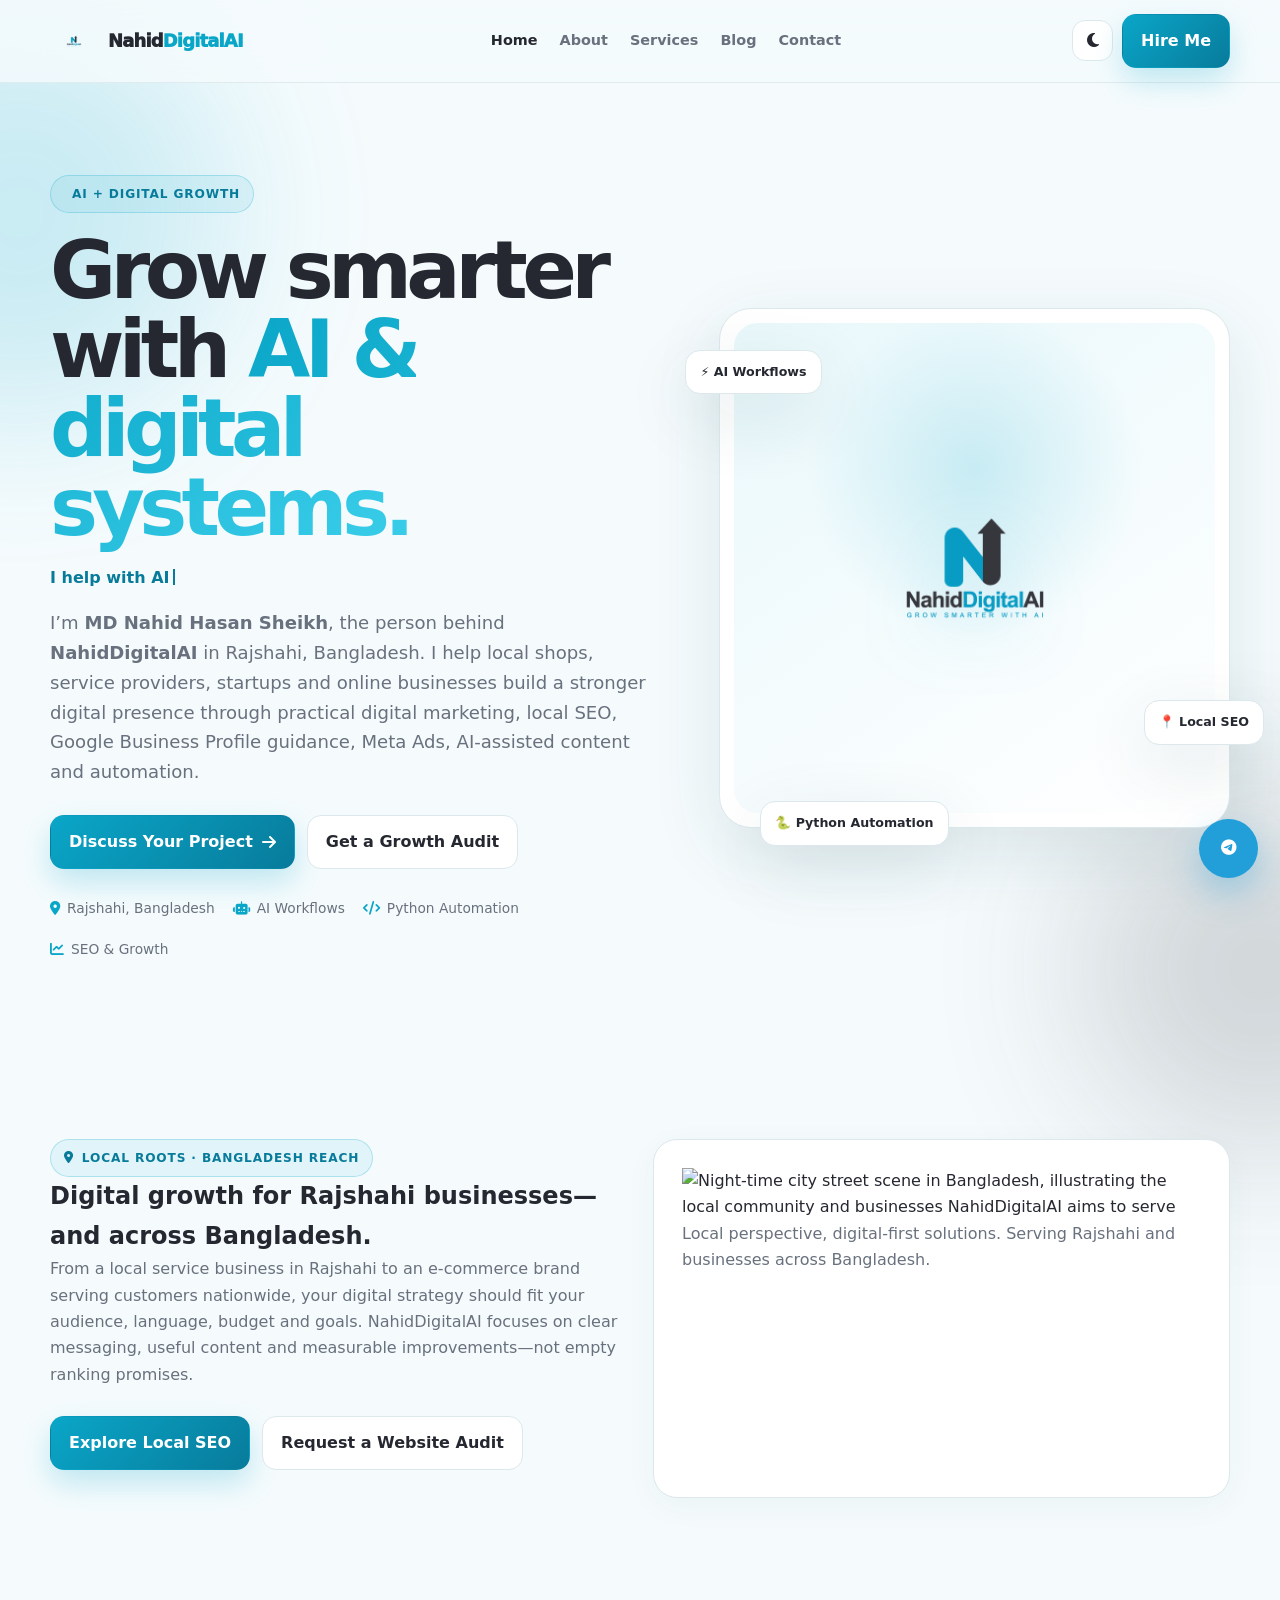
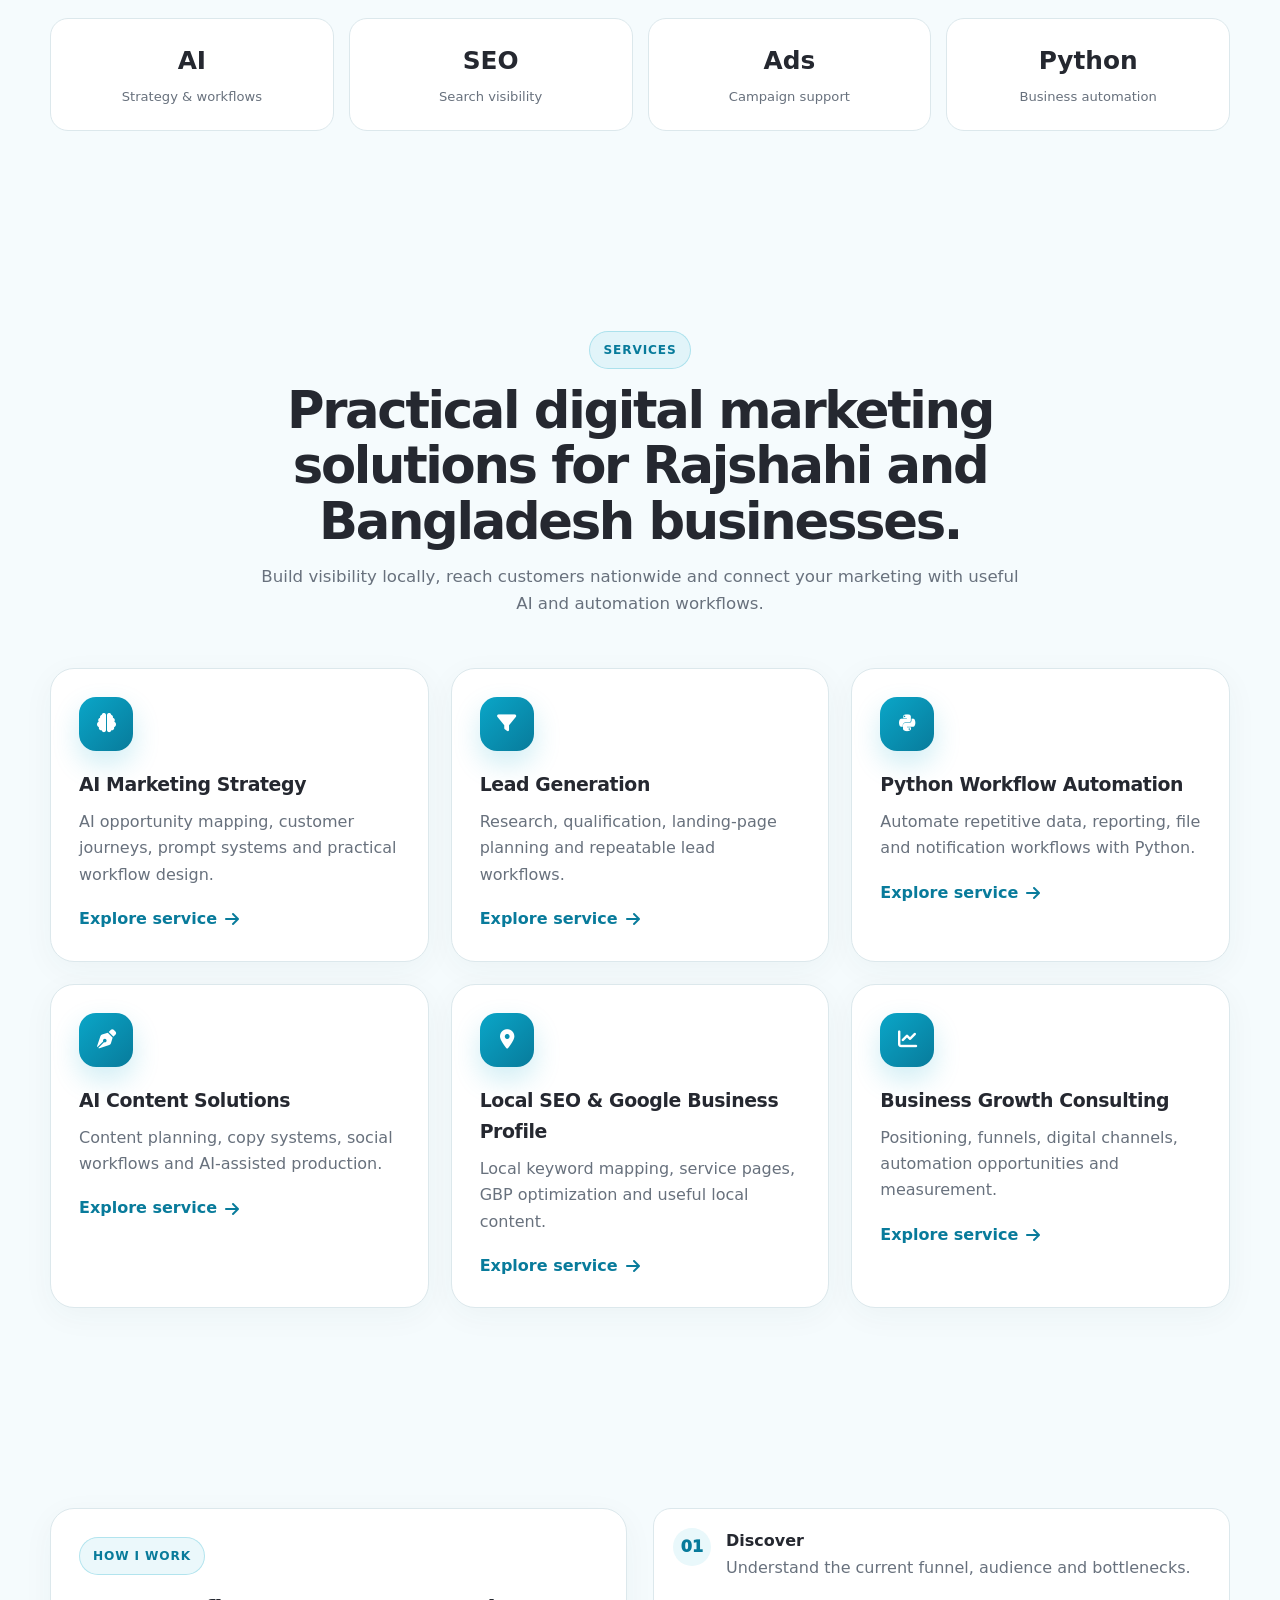
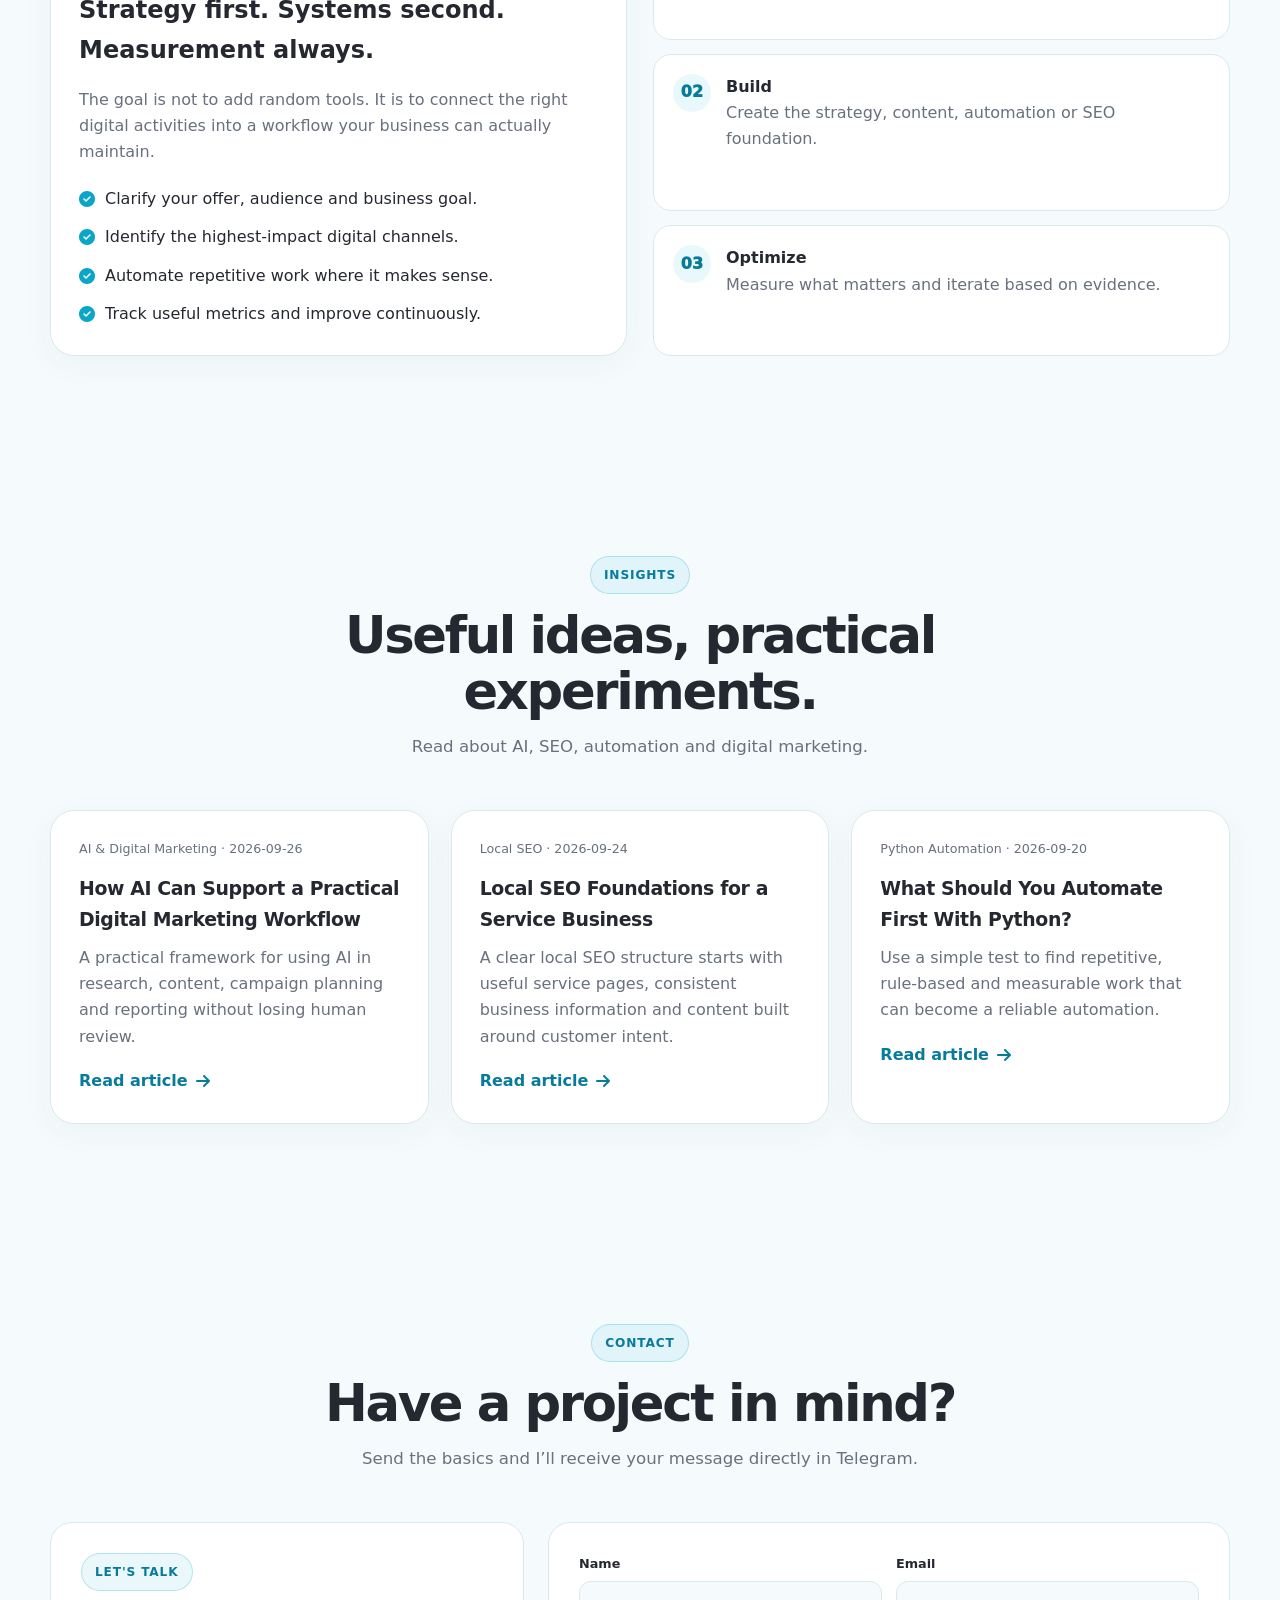
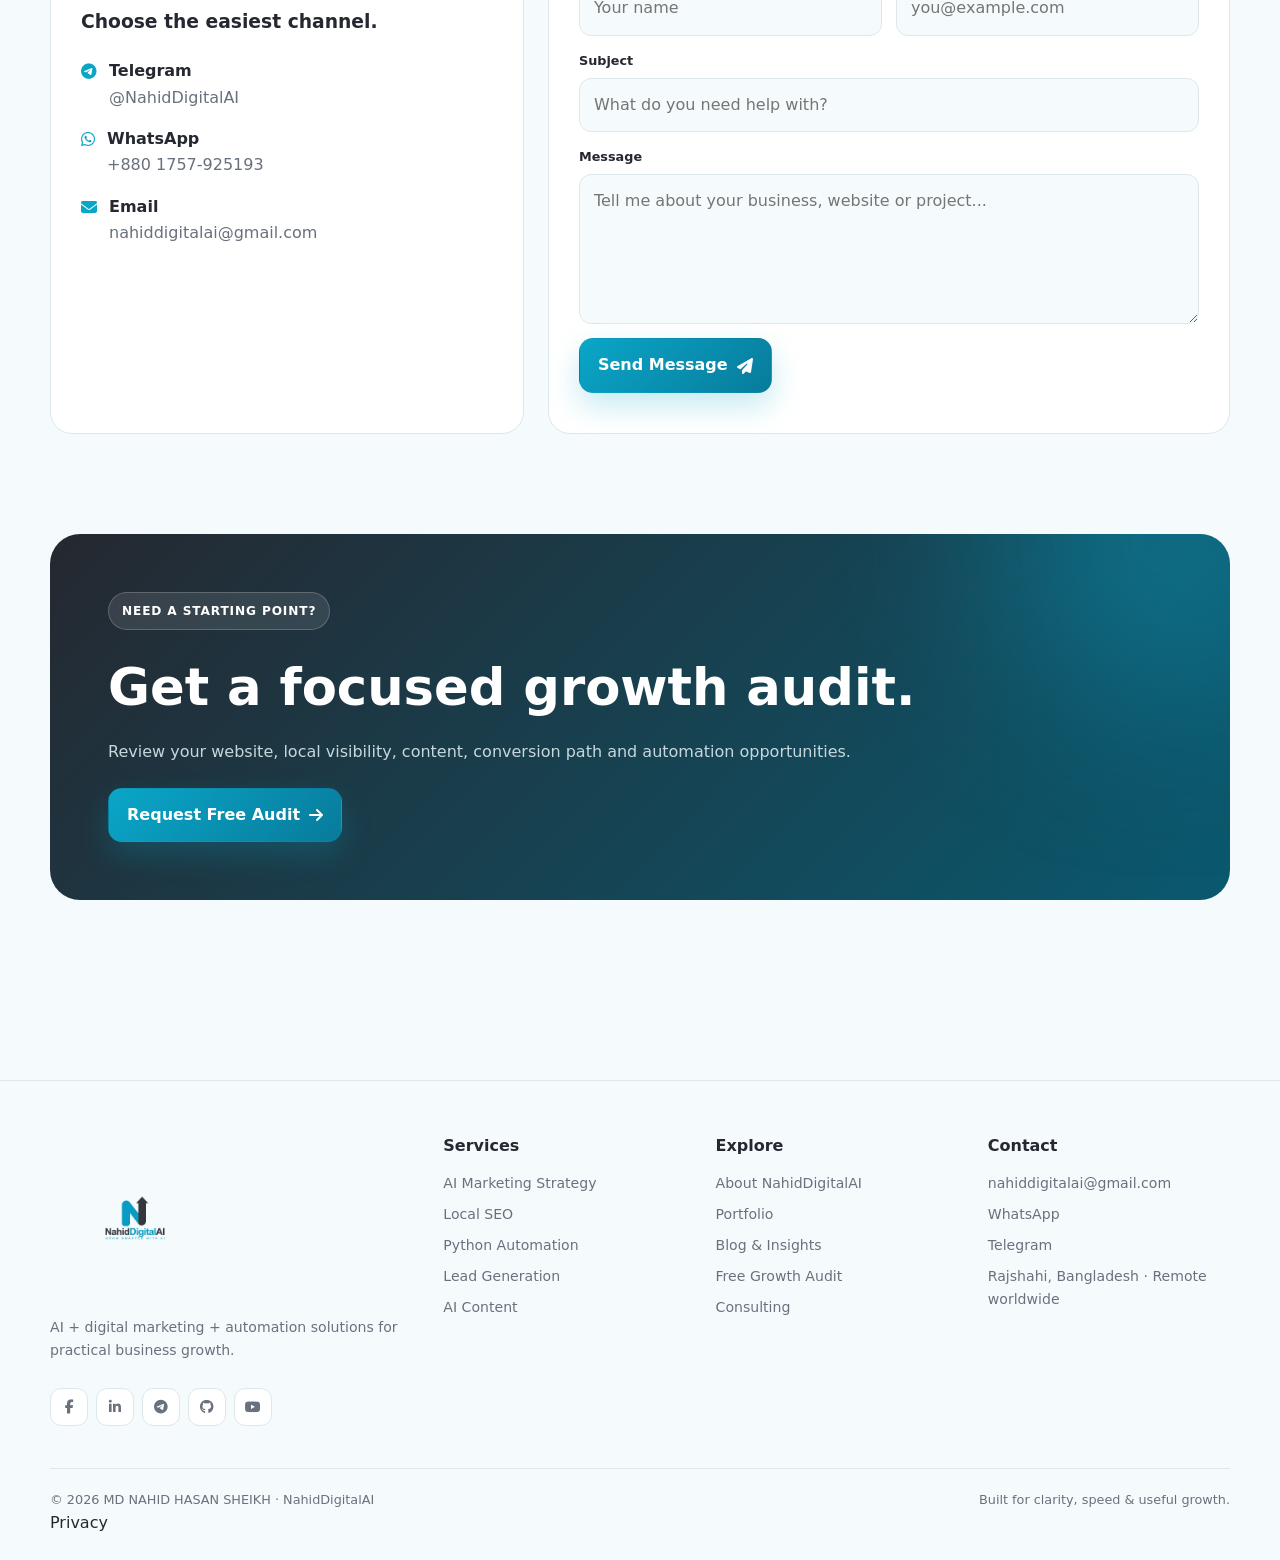
==== commit 7aed1ccd: "Add files via upload" ====
--- a/index.html
+++ b/index.html
@@ -2,12 +2,12 @@
 <html lang="en" data-theme="light">
 <head>
 <meta charset="utf-8"><meta name="viewport" content="width=device-width,initial-scale=1">
-<title>MD Nahid Hasan Sheikh | NahidDigitalAI — AI, Digital Marketing &amp; Automation</title>
-<meta name="description" content="MD Nahid Hasan Sheikh (NahidDigitalAI) helps businesses grow with AI strategy, digital marketing, local SEO, Python automation, content and lead generation from Rajshahi, Bangladesh.">
+<title>Digital Marketing &amp; Local SEO in Rajshahi, Bangladesh | NahidDigitalAI</title>
+<meta name="description" content="NahidDigitalAI by MD Nahid Hasan Sheikh helps Rajshahi and Bangladesh businesses with digital marketing strategy, local SEO, Google Business Profile support, Meta Ads, AI content and automation.">
 <meta name="author" content="MD NAHID HASAN SHEIKH">
 <meta name="robots" content="index,follow,max-image-preview:large,max-snippet:-1">
 <link rel="canonical" href="https://nahid-digital-ai.vercel.app/">
-<meta property="og:type" content="website"><meta property="og:title" content="MD Nahid Hasan Sheikh | NahidDigitalAI — AI, Digital Marketing &amp; Automation"><meta property="og:description" content="MD Nahid Hasan Sheikh (NahidDigitalAI) helps businesses grow with AI strategy, digital marketing, local SEO, Python automation, content and lead generation from Rajshahi, Bangladesh."><meta property="og:url" content="https://nahid-digital-ai.vercel.app/"><meta property="og:site_name" content="NahidDigitalAI">
+<meta property="og:type" content="website"><meta property="og:title" content="Digital Marketing &amp; Local SEO in Rajshahi, Bangladesh | NahidDigitalAI"><meta property="og:description" content="NahidDigitalAI by MD Nahid Hasan Sheikh helps Rajshahi and Bangladesh businesses with digital marketing strategy, local SEO, Google Business Profile support, Meta Ads, AI content and automation."><meta property="og:url" content="https://nahid-digital-ai.vercel.app/"><meta property="og:site_name" content="NahidDigitalAI">
 <link rel="icon" href="assets/favicon.png"><link rel="manifest" href="site.webmanifest">
 <link rel="stylesheet" href="assets/site.css">
 <link rel="stylesheet" href="https://cdnjs.cloudflare.com/ajax/libs/font-awesome/6.6.0/css/all.min.css">
@@ -17,18 +17,20 @@
 <div class="reveal"><span class="eyebrow"><i class="fas fa-sparkles"></i> AI + Digital Growth</span>
 <h1>Grow smarter with <span class="gradient">AI & digital systems.</span></h1>
 <div class="typing">I help with <span id="typingText"></span><span class="cursor"></span></div>
-<p class="hero-lead" style="margin-top:13px">I’m <strong>MD Nahid Hasan Sheikh</strong>, the person behind <strong>NahidDigitalAI</strong>. I combine AI, digital marketing, local SEO and Python automation to help businesses build clearer systems, better visibility and more efficient workflows.</p>
+<p class="hero-lead" style="margin-top:13px">I’m <strong>MD Nahid Hasan Sheikh</strong>, the person behind <strong>NahidDigitalAI</strong> in Rajshahi, Bangladesh. I help local shops, service providers, startups and online businesses build a stronger digital presence through practical digital marketing, local SEO, Google Business Profile guidance, Meta Ads, AI-assisted content and automation.</p>
 <div class="hero-actions"><a class="btn btn-primary" href="#contact">Discuss Your Project <i class="fas fa-arrow-right"></i></a><a class="btn btn-ghost" href="free-audit.html">Get a Growth Audit</a></div>
 <div class="trust-row"><span><i class="fas fa-location-dot"></i> Rajshahi, Bangladesh</span><span><i class="fas fa-robot"></i> AI Workflows</span><span><i class="fas fa-code"></i> Python Automation</span><span><i class="fas fa-chart-line"></i> SEO & Growth</span></div>
 </div>
 <div class="hero-visual reveal"><div class="profile-card"><div class="profile-art"><img src="assets/nahid-logo.png" alt="NahidDigitalAI brand logo"></div></div><div class="float-chip chip-1">⚡ AI Workflows</div><div class="float-chip chip-2">📍 Local SEO</div><div class="float-chip chip-3">🐍 Python Automation</div></div>
 </div></section>
 
+<section class="section local-focus"><div class="container split"><div class="reveal"><span class="eyebrow"><i class="fas fa-location-dot"></i> Local roots · Bangladesh reach</span><h2>Digital growth for Rajshahi businesses—and across Bangladesh.</h2><p class="muted">From a local service business in Rajshahi to an e-commerce brand serving customers nationwide, your digital strategy should fit your audience, language, budget and goals. NahidDigitalAI focuses on clear messaging, useful content and measurable improvements—not empty ranking promises.</p><div class="hero-actions"><a class="btn btn-primary" href="local-seo.html">Explore Local SEO</a><a class="btn btn-ghost" href="free-audit.html">Request a Website Audit</a></div></div><figure class="card local-photo reveal"><img src="assets/rajshahi-bangladesh-city-street.jpg" alt="Night-time city street scene in Bangladesh, illustrating the local community and businesses NahidDigitalAI aims to serve" loading="lazy"><figcaption class="muted">Local perspective, digital-first solutions. Serving Rajshahi and businesses across Bangladesh.</figcaption></figure></div></section>
+
 <section class="section" style="padding-top:20px"><div class="container"><div class="stats">
 <div class="stat reveal"><strong>AI</strong><span>Strategy & workflows</span></div><div class="stat reveal"><strong>SEO</strong><span>Search visibility</span></div><div class="stat reveal"><strong>Ads</strong><span>Campaign support</span></div><div class="stat reveal"><strong>Python</strong><span>Business automation</span></div>
 </div></div></section>
 
-<section class="section" id="services"><div class="container"><div class="section-head reveal"><span class="eyebrow">Services</span><h2>Practical solutions for modern businesses.</h2><p>Start with one focused need or combine services into a connected growth workflow.</p></div>
+<section class="section" id="services"><div class="container"><div class="section-head reveal"><span class="eyebrow">Services</span><h2>Practical digital marketing solutions for Rajshahi and Bangladesh businesses.</h2><p>Build visibility locally, reach customers nationwide and connect your marketing with useful AI and automation workflows.</p></div>
 <div class="grid">
 <article class="card service-card reveal"><div class="icon"><i class="fas fa-brain"></i></div><h3>AI Marketing Strategy</h3><p>AI opportunity mapping, customer journeys, prompt systems and practical workflow design.</p><a class="link" href="ai-strategy.html">Explore service <i class="fas fa-arrow-right"></i></a></article>
 <article class="card service-card reveal"><div class="icon"><i class="fas fa-filter"></i></div><h3>Lead Generation</h3><p>Research, qualification, landing-page planning and repeatable lead workflows.</p><a class="link" href="lead-generation.html">Explore service <i class="fas fa-arrow-right"></i></a></article>
